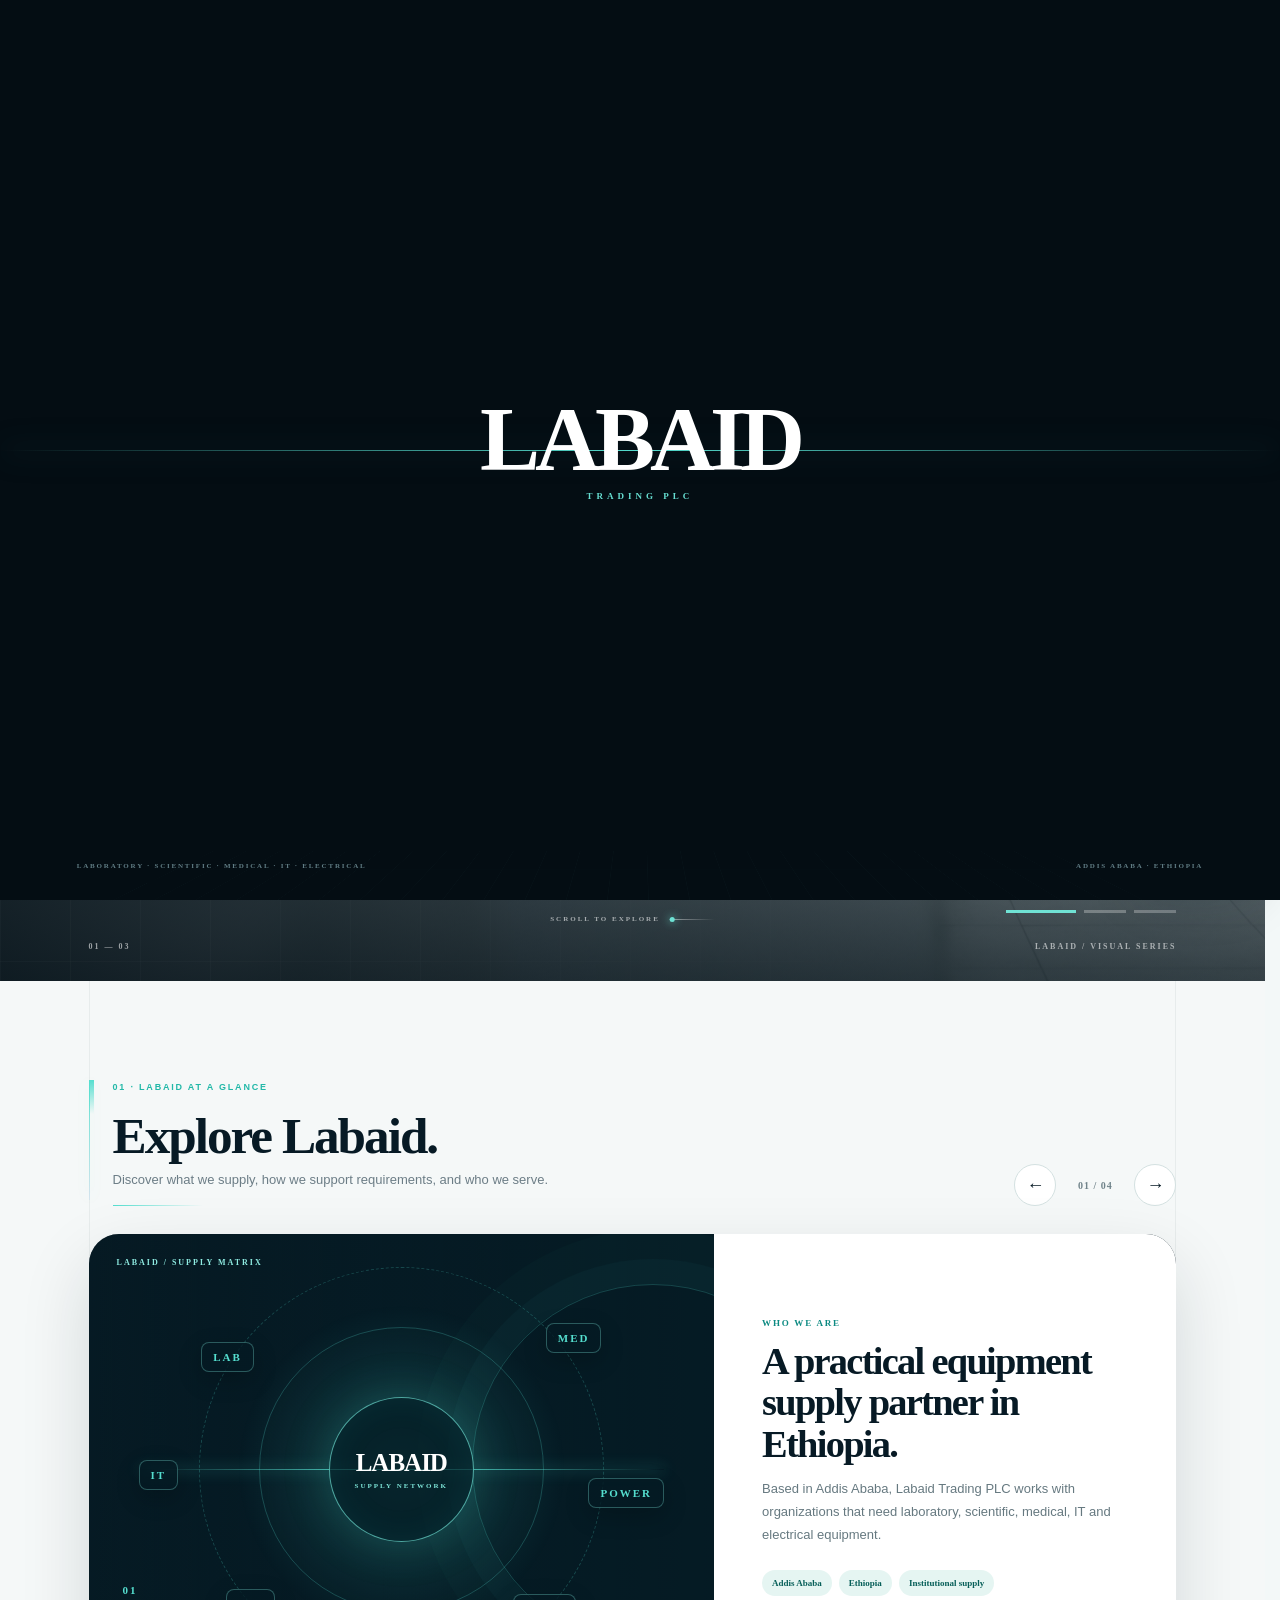
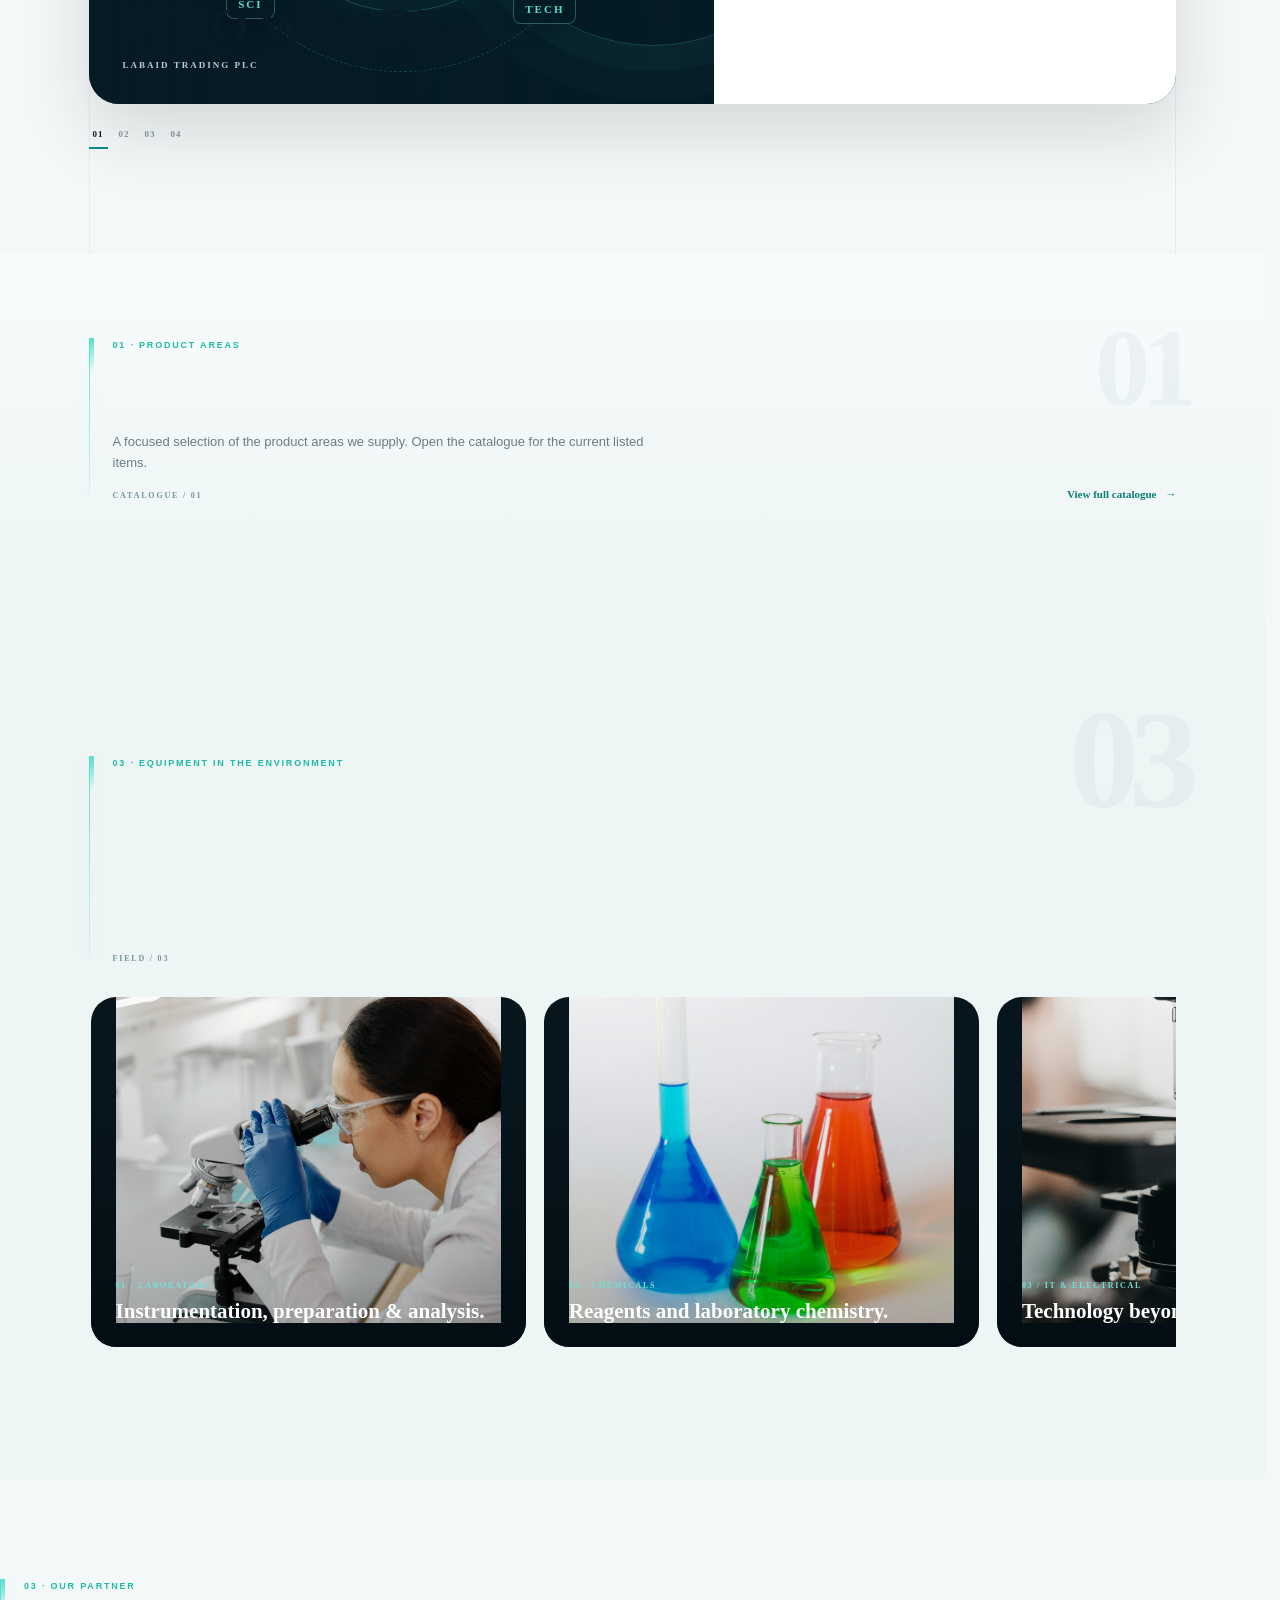
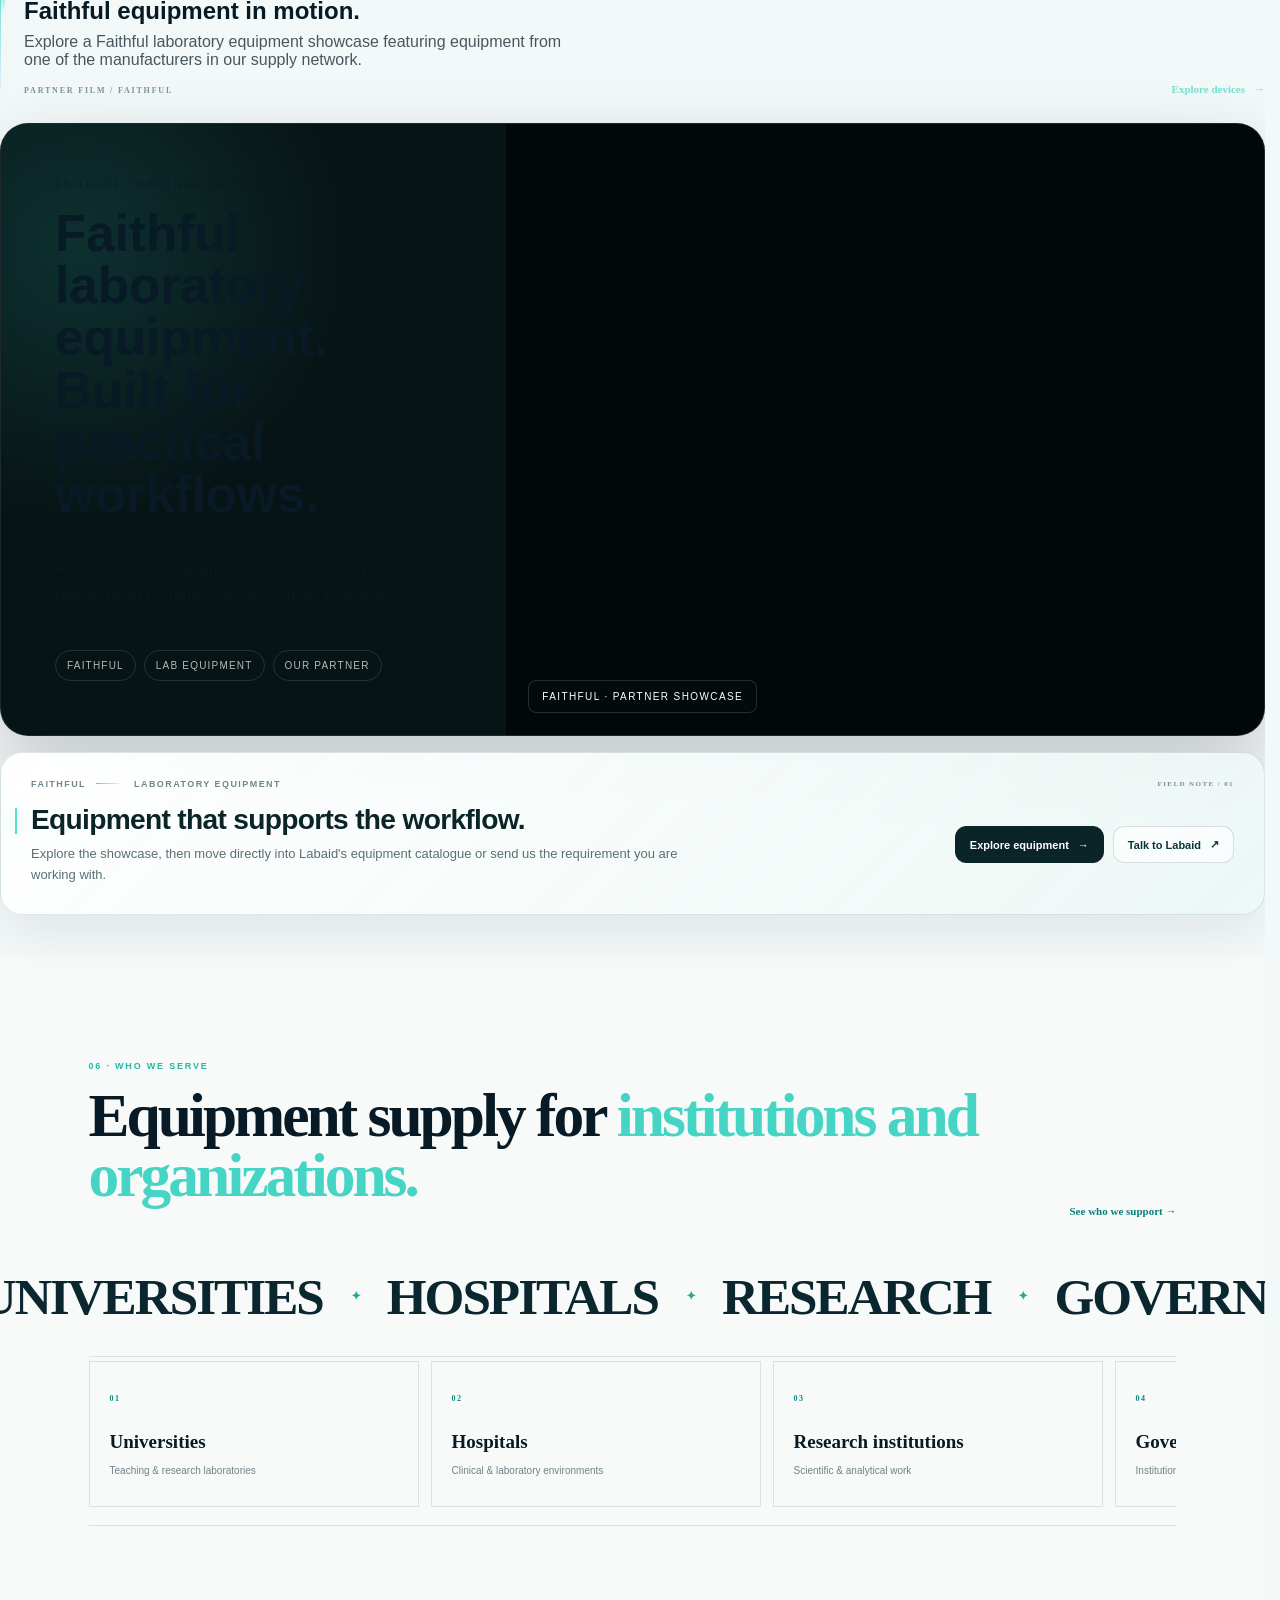
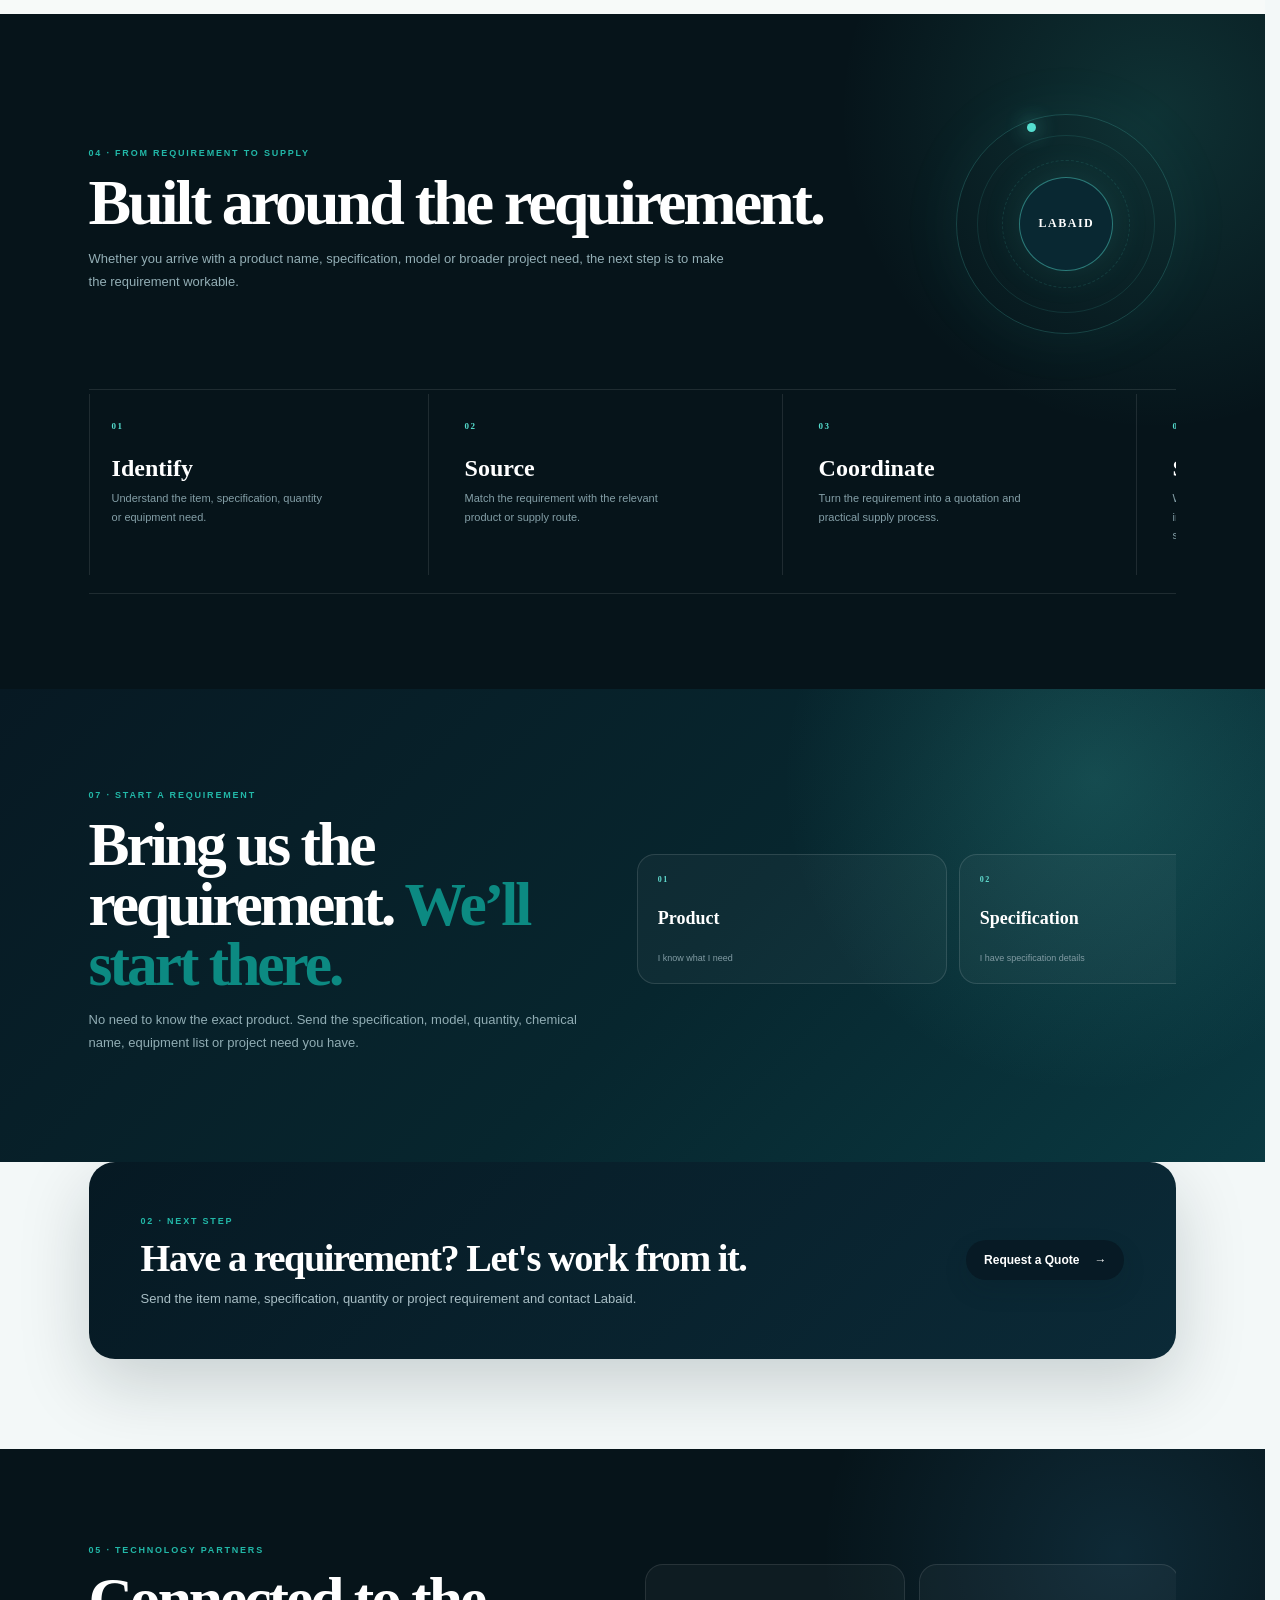
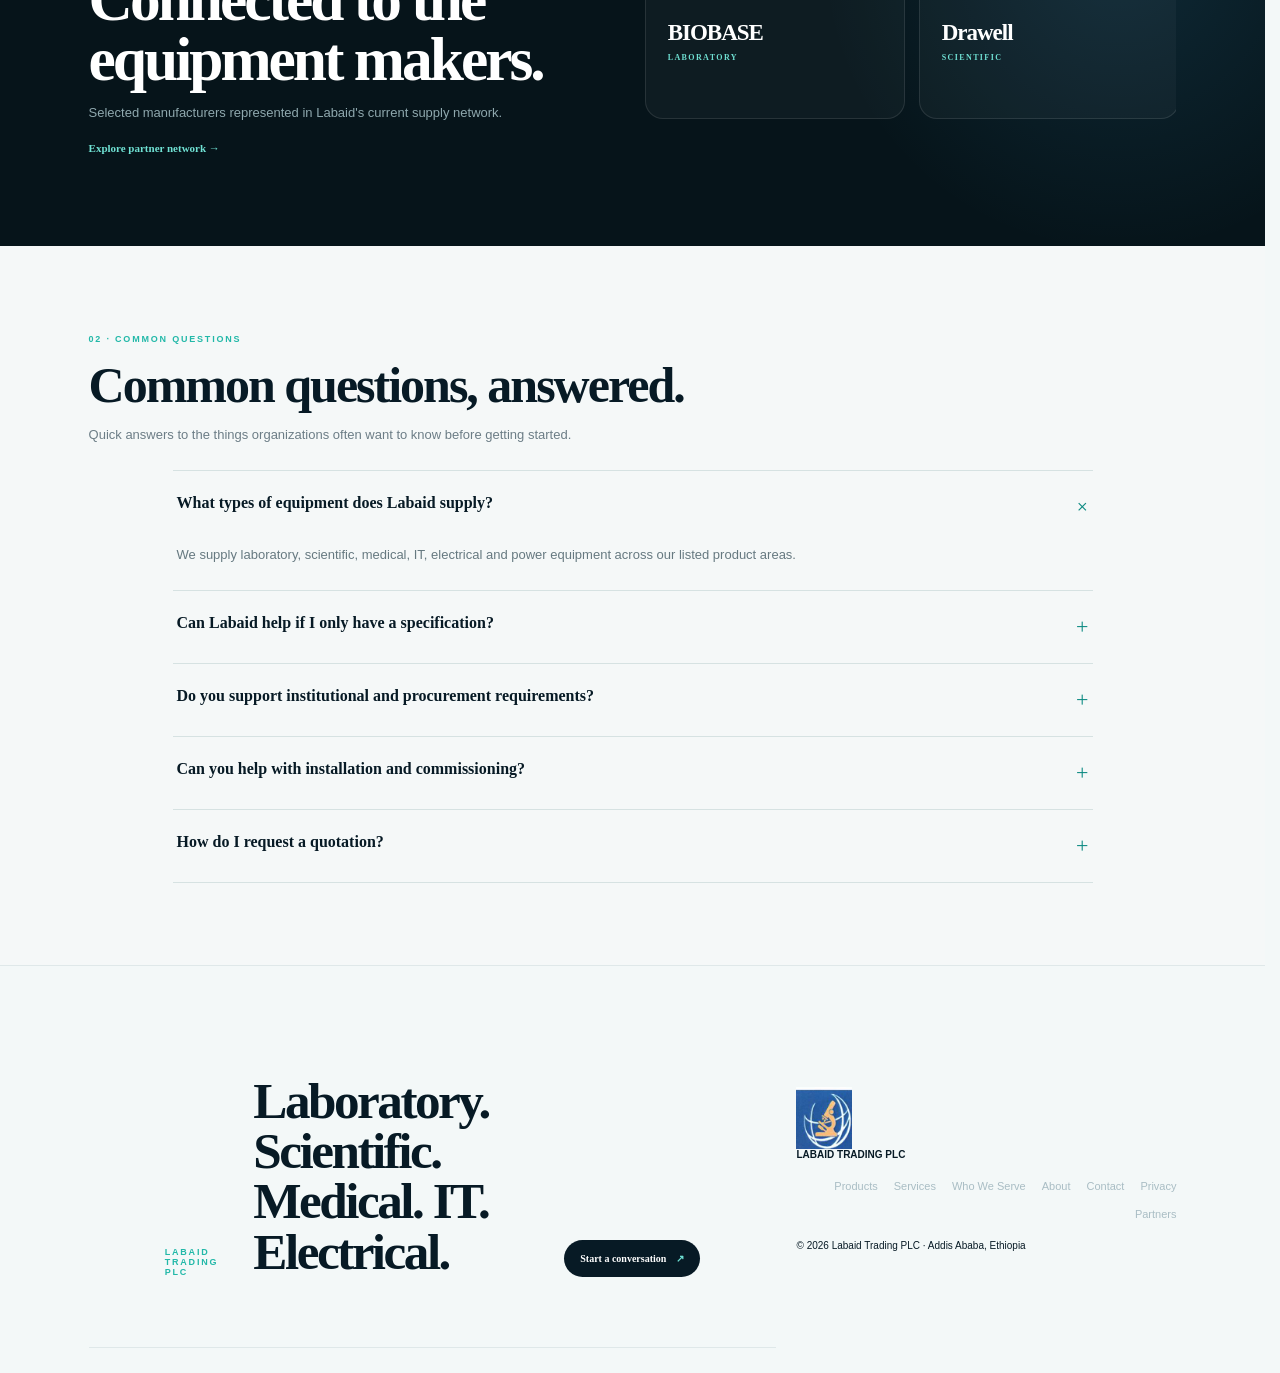
==== index.html @ 1c881a23 "Add Tawk.to live chat widget to homepage" ====
<!doctype html><html lang="en"><head><meta charset="UTF-8"><meta name="viewport" content="width=device-width,initial-scale=1"><meta name="description" content="Labaid Trading PLC supplies laboratory, scientific, medical, IT and electrical equipment in Ethiopia."><title>Labaid Trading PLC | Equipment & Technical Solutions</title><link rel="stylesheet" href="styles.css"></head><body><div class="entrance-experience" id="entranceExperience" aria-hidden="true">
  <div class="entrance-grid"></div><div class="entrance-line"></div>
  <div class="entrance-mark"><span>LABAID</span><small>TRADING PLC</small></div>
  <div class="entrance-meta"><span>LABORATORY · SCIENTIFIC · MEDICAL · IT · ELECTRICAL</span><span>ADDIS ABABA · ETHIOPIA</span></div>
</div><div class="site-progress" aria-hidden="true"><span></span></div><div class="cursor-spot" aria-hidden="true"></div>
<div class="announcement">LABORATORY · SCIENTIFIC · MEDICAL · IT · ELECTRICAL <a href="contact.html">Start a requirement →</a></div>
<header class="nav"><a class="brand" href="index.html"><img class="brand-logo" src="labaid-logo.svg" alt="Labaid Trading PLC logo"><span>LABAID <small>TRADING PLC</small></span></a><nav>
<a class="active" href="index.html">Home</a>
<div class="nav-products-wrap">
  <button class="nav-mega-trigger" type="button" aria-expanded="false">Products <span>⌄</span></button>
  <div class="mega-menu" aria-label="Product categories">
    <div class="mega-intro"><span class="eyebrow small">Labaid catalogue</span><strong>Explore the supply universe.</strong><p>Browse selected equipment and chemicals, then move directly to the live catalogue.</p><a href="products.html">Open full catalogue <span>→</span></a></div>
    <div class="mega-links">
      <a href="products.html?category=Laboratory%20Devices%20%26%20Instruments"><span class="mega-icon">⌬</span><strong>Laboratory</strong><small>Equipment & instruments</small></a>
      <a href="products.html?category=Laboratory%20Chemicals%20%26%20Reagents"><span class="mega-icon">◌</span><strong>Chemicals</strong><small>Reagents & laboratory chemicals</small></a>
      <a href="products.html"><span class="mega-icon">◈</span><strong>Scientific</strong><small>Research & measurement</small></a>
      <a href="products.html"><span class="mega-icon">✚</span><strong>Medical</strong><small>Clinical & healthcare equipment</small></a>
    </div>
    <div class="mega-live"><span>LIVE</span><strong id="megaLiveCount">363</strong><small>published catalogue items</small></div>
  </div>
</div>
<a href="services.html">Services</a><a href="partners.html">Partners</a><a href="who-we-serve.html">Who We Serve</a><a href="about.html">About</a><a href="contact.html">Contact</a>
</nav><button class="nav-menu" aria-label="Open menu" aria-expanded="false">☰</button><a class="nav-cta" href="contact.html">Request a Quote <span>→</span></a></header>
<main>
<section class="header-cinema" aria-label="Labaid visual introduction">
  <div class="header-cinema-slides">
    <div class="header-cinema-slide active" style="background-image:url('header one.jpg')" data-bg="header one.jpg"></div>
    <div class="header-cinema-slide" data-bg="header two.jpg"></div>
    <div class="header-cinema-slide" data-bg="header thre.jpg"></div>
  </div>
  <div class="header-cinema-overlay"></div>
  <div class="header-cinema-grid"></div>
  <div class="header-cinema-content">
    <span class="eyebrow small header-cinema-brandline">LABAID TRADING PLC · ADDIS ABABA, ETHIOPIA</span>
    <p class="header-cinema-lead">Labaid Trading PLC is an Ethiopian equipment supply company connecting universities, hospitals, research institutions, government organizations, NGOs and professional teams with laboratory, scientific, medical, IT and electrical equipment.</p>
    <div class="header-cinema-info">
      <div><span>BASED IN</span><strong>Addis Ababa, Ethiopia</strong></div>
      <div><span>CONTACT</span><a href="tel:+251922428400">+251 922 42 84 00</a></div>
      <div><span>EMAIL</span><a href="mailto:labaidtrading@gmail.com">labaidtrading@gmail.com</a></div>
    </div>
    <div class="hero-live-status"><i></i><span>LIVE CATALOGUE</span><b id="heroLiveCount">363</b><small>published items</small></div><div class="hero-actions">
      <a class="primary" href="products.html">Explore products <span>→</span></a>
      <a class="secondary" href="contact.html">Talk to Labaid</a>
    </div>
  </div>
  <div class="header-cinema-meta"><span>01 — 03</span><span>LABAID / VISUAL SERIES</span></div>
  <div class="header-cinema-scroll"><span>SCROLL TO EXPLORE</span><i></i></div>
  <div class="header-cinema-dots" aria-label="Header slides">
    <button class="active" data-header-slide="0" aria-label="Show header image one"></button>
    <button data-header-slide="1" aria-label="Show header image two"></button>
    <button data-header-slide="2" aria-label="Show header image three"></button>
  </div>
</section>

<section class="presentation" aria-label="Labaid company presentation">
  <div class="presentation-head"><div class="presentation-intro"><span class="eyebrow small">01 · LABAID AT A GLANCE</span><h2>Explore Labaid.</h2><p>Discover what we supply, how we support requirements, and who we serve.</p><span class="copy-rule" aria-hidden="true"></span></div><div class="slide-controls"><button id="slidePrev" aria-label="Previous slide">←</button><div id="slideCount">01 / 04</div><button id="slideNext" aria-label="Next slide">→</button></div></div>
  <div class="presentation-stage">
    <article class="presentation-slide active" data-slide="0"><div class="slide-visual slide-lab"><div class="wow-visual"><div class="wow-label">LABAID / SUPPLY MATRIX</div><div class="wow-ring ring-one"></div><div class="wow-ring ring-two"></div><div class="wow-core"><strong>LABAID</strong><small>SUPPLY NETWORK</small></div><span class="wow-node node-a">LAB</span><span class="wow-node node-b">MED</span><span class="wow-node node-c">IT</span><span class="wow-node node-d">POWER</span><span class="wow-node node-e">SCI</span><span class="wow-node node-f">TECH</span><div class="wow-scan"></div></div><span>01</span><b>WHO WE ARE</b><small>LABAID TRADING PLC</small></div><div class="slide-copy"><span class="slide-kicker">WHO WE ARE</span><h3>A practical equipment supply partner in Ethiopia.</h3><p>Based in Addis Ababa, Labaid Trading PLC works with organizations that need laboratory, scientific, medical, IT and electrical equipment.</p><div class="slide-tags"><span>Addis Ababa</span><span>Ethiopia</span><span>Institutional supply</span></div></div></article>
    <article class="presentation-slide" data-slide="1"><div class="slide-visual slide-supply"><span>02</span><b>WHAT WE SUPPLY</b><small>PRODUCT AREAS</small></div><div class="slide-copy"><span class="slide-kicker">WHAT WE SUPPLY</span><h3>Equipment across several product categories.</h3><p>Our catalogue covers laboratory equipment and reagents alongside research, medical, IT, office, electrical and power equipment.</p><div class="slide-tags"><span>Laboratory</span><span>Scientific</span><span>Medical</span><span>Electrical</span></div></div></article>
    <article class="presentation-slide" data-slide="2"><div class="slide-visual slide-services"><span>03</span><b>WHAT WE DO</b><small>FROM REQUIREMENT TO SUPPLY</small></div><div class="slide-copy"><span class="slide-kicker">WHAT WE DO</span><h3>We help move a requirement toward a workable supply.</h3><p>Depending on the requirement, our support can include product identification, sourcing, quotation coordination, delivery coordination, installation, commissioning, training and after-sales support.</p><div class="slide-tags"><span>Sourcing</span><span>Coordination</span><span>Installation</span><span>Support</span></div></div></article>
    <article class="presentation-slide" data-slide="3"><div class="slide-visual slide-institutions"><span>04</span><b>WHO WE SERVE</b><small>ORGANIZATIONS &amp; INSTITUTIONS</small></div><div class="slide-copy"><span class="slide-kicker">WHO WE SERVE</span><h3>Built around institutional requirements.</h3><p>We support organizations such as universities, hospitals, research institutions, government organizations, NGOs and other professional teams with equipment requirements.</p><div class="slide-tags"><span>Universities</span><span>Hospitals</span><span>Research</span><span>Government</span><span>NGOs</span></div></div></article>
    
  </div>
  <div class="slide-progress" id="slideProgress"><button class="active" data-goto="0">01</button><button data-goto="1">02</button><button data-goto="2">03</button><button data-goto="3">04</button></div>
</section>

<section class="products home-categories"><div class="section-head section-head-editorial"><div class="section-copy-block"><span class="eyebrow small">01 · PRODUCT AREAS</span><h2 class="motion-heading">Find the right area faster.</h2><p class="category-lead">A focused selection of the product areas we supply. Open the catalogue for the current listed items.</p><span class="copy-index" aria-hidden="true">CATALOGUE / 01</span></div><a class="text-link editorial-link" href="products.html">View full catalogue <span>→</span></a></div><div class="category-grid" id="categoryGrid"></div></section>

<section class="world-showcase reveal-section" aria-label="Labaid equipment environments">
  <div class="world-head">
    <div class="section-copy-block world-copy-block"><span class="eyebrow small">03 · EQUIPMENT IN THE ENVIRONMENT</span><h2 class="motion-heading">From the catalogue to the <em>environment.</em></h2><p>Explore the kinds of professional environments the Labaid supply network is built to support.</p><span class="copy-index" aria-hidden="true">FIELD / 03</span></div>
    <a class="text-link editorial-link" href="products.html">See the live catalogue <span>→</span></a>
  </div>
  <div class="world-grid">
    <a class="world-card world-wide" href="products.html?category=Laboratory%20Devices%20%26%20Instruments"><div class="world-slideshow" data-world-slideshow><img class="world-slide active" src="header two.jpg" alt="Laboratory equipment environment"><img class="world-slide" src="header one.jpg" alt="" aria-hidden="true"><img class="world-slide" src="header thre.jpg" alt="" aria-hidden="true"></div><div><span>01 / LABORATORY</span><strong>Instrumentation, preparation & analysis.</strong></div></a>
    <a class="world-card" href="products.html?category=Laboratory%20Chemicals%20%26%20Reagents"><div class="world-slideshow" data-world-slideshow><img class="world-slide active" src="alex-yS3XM9qx3hQ-unsplash.jpg" alt="Laboratory chemical environment"><img class="world-slide" src="https://commons.wikimedia.org/wiki/Special:Redirect/file/Acetic_acid.jpg" alt="" aria-hidden="true"><img class="world-slide" src="https://commons.wikimedia.org/wiki/Special:Redirect/file/Crystals_of_sucrose.jpg" alt="" aria-hidden="true"></div><div><span>02 / CHEMICALS</span><strong>Reagents and laboratory chemistry.</strong></div></a>
    <a class="world-card" href="products.html"><div class="world-slideshow" data-world-slideshow><img class="world-slide active" src="logan-gutierrez-fN6K30xtiKE-unsplash.jpg" alt="IT and electrical equipment environment"><img class="world-slide" src="header thre.jpg" alt="" aria-hidden="true"><img class="world-slide" src="https://images.pexels.com/photos/8442022/pexels-photo-8442022.jpeg?auto=compress&amp;cs=tinysrgb&amp;w=1600" alt="" aria-hidden="true"></div><div><span>03 / IT &amp; ELECTRICAL</span><strong>Technology beyond the laboratory.</strong></div></a>
  </div>
</section>
<section class="lab-film" aria-label="Faithful partner video">
  <div class="lab-film-head"><div class="section-copy-block partner-copy-block"><span class="eyebrow small">03 · OUR PARTNER</span><h2>Faithful equipment in motion.</h2><p>Explore a Faithful laboratory equipment showcase featuring equipment from one of the manufacturers in our supply network.</p><span class="copy-index" aria-hidden="true">PARTNER FILM / FAITHFUL</span></div><a class="text-link editorial-link text-link-light" href="products.html?category=Laboratory%20Devices%20%26%20Instruments">Explore devices <span>→</span></a></div>
  <div class="lab-film-frame">
    <div class="lab-film-copy"><span>FAITHFUL / PARTNER SHOWCASE</span><h3>Faithful laboratory equipment. Built for practical workflows.</h3><p>Focused on the equipment itself — with no presenter or talking-head footage — for a clean technical look.</p><div class="lab-film-pills"><span>FAITHFUL</span><span>LAB EQUIPMENT</span><span>OUR PARTNER</span></div></div>
    <div class="lab-film-player"><iframe src="https://www.youtube.com/embed/iXgrV1Bvs48?autoplay=1&mute=1&loop=1&playlist=iXgrV1Bvs48&rel=0&modestbranding=1" title="Labaid partner equipment showcase" loading="lazy" allow="accelerometer; autoplay; clipboard-write; encrypted-media; gyroscope; picture-in-picture; web-share" allowfullscreen></iframe><div class="lab-film-badge">FAITHFUL · PARTNER SHOWCASE</div></div>
  </div>
  <div class="lab-film-after">
    <div class="lab-film-after-label"><span>FAITHFUL</span><i></i><span>LABORATORY EQUIPMENT</span><b>FIELD NOTE / 01</b></div>
    <div class="lab-film-after-main">
      <div class="lab-film-after-copy"><strong>Equipment that supports the workflow.</strong><p>Explore the showcase, then move directly into Labaid's equipment catalogue or send us the requirement you are working with.</p></div>
      <div class="lab-film-after-actions"><a href="products.html?category=Laboratory%20Devices%20%26%20Instruments">Explore equipment <span>→</span></a><a href="contact.html">Talk to Labaid <span>↗</span></a></div>
    </div>
  </div>
</section>


<section class="audience-wow" aria-label="Who we serve">
  <div class="audience-head"><div><span class="eyebrow small">06 · Who we serve</span><h2>Equipment supply for <em>institutions and organizations.</em></h2></div><a class="text-link" href="who-we-serve.html">See who we support →</a></div>
  <div class="audience-marquee" aria-hidden="true"><span>UNIVERSITIES</span><i>✦</i><span>HOSPITALS</span><i>✦</i><span>RESEARCH</span><i>✦</i><span>GOVERNMENT</span><i>✦</i><span>NGOs</span><i>✦</i><span>PRIVATE ORGANIZATIONS</span></div>
  <div class="audience-cards">
    <a href="who-we-serve.html"><span>01</span><strong>Universities</strong><small>Teaching & research laboratories</small></a>
    <a href="who-we-serve.html"><span>02</span><strong>Hospitals</strong><small>Clinical & laboratory environments</small></a>
    <a href="who-we-serve.html"><span>03</span><strong>Research institutions</strong><small>Scientific & analytical work</small></a>
    <a href="who-we-serve.html"><span>04</span><strong>Government & NGOs</strong><small>Institutional & programme requirements</small></a>
  </div>
</section>
<section class="pathway-wow" aria-label="From requirement to supply">
  <div class="pathway-head">
    <div>
      <span class="eyebrow small">04 · From requirement to supply</span>
      <h2>Built around the requirement.</h2>
      <p>Whether you arrive with a product name, specification, model or broader project need, the next step is to make the requirement workable.</p>
    </div>
    <div class="pathway-orbit" aria-hidden="true"><span class="orbit-dot"></span><span class="orbit-core">LABAID</span></div>
  </div>
  <div class="pathway-grid">
    <article><span>01</span><b>Identify</b><p>Understand the item, specification, quantity or equipment need.</p></article>
    <article><span>02</span><b>Source</b><p>Match the requirement with the relevant product or supply route.</p></article>
    <article><span>03</span><b>Coordinate</b><p>Turn the requirement into a quotation and practical supply process.</p></article>
    <article><span>04</span><b>Support</b><p>Where applicable, coordinate delivery, installation, commissioning or after-sales support.</p></article>
  </div>
</section>

<section class="quote-launch" aria-label="Quotation workspace">
  <div class="quote-launch-glow"></div>
  <div class="quote-launch-copy"><span class="eyebrow small">07 · Start a requirement</span><h2>Bring us the requirement. <em>We’ll start there.</em></h2><p>No need to know the exact product. Send the specification, model, quantity, chemical name, equipment list or project need you have.</p></div>
  <div class="quote-choice-grid">
    <a href="contact.html?type=Product" data-type="Product"><span>01</span><strong>Product</strong><small>I know what I need</small></a>
    <a href="contact.html?type=Specification" data-type="Specification"><span>02</span><strong>Specification</strong><small>I have specification details</small></a>
    <a href="contact.html?type=Project" data-type="Project"><span>03</span><strong>Project</strong><small>I have a larger requirement</small></a>
    <a href="contact.html?type=Service" data-type="Service"><span>04</span><strong>Installation &amp; commissioning</strong><small>Installation or support</small></a>
  </div>
</section>
<section class="cta-strip"><div><span class="eyebrow small">02 · Next step</span><h2>Have a requirement? Let's work from it.</h2><p>Send the item name, specification, quantity or project requirement and contact Labaid.</p></div><a class="primary" href="contact.html">Request a Quote <span>→</span></a></section>

<section class="partner-home" aria-label="Technology partners">
  <div class="partner-home-inner">
    <div class="partner-home-copy"><span class="eyebrow small">05 · Technology partners</span><h2>Connected to the equipment makers.</h2><p>Selected manufacturers represented in Labaid's current supply network.</p><a class="text-link text-link-light" href="partners.html">Explore partner network →</a></div>
    <div class="partner-logo-rail">
      <a href="partners.html" aria-label="BIOBASE partner"><span>BIOBASE</span><small>LABORATORY</small></a>
      <a href="partners.html" aria-label="Drawell partner"><span>Drawell</span><small>SCIENTIFIC</small></a>
      <a href="partners.html" aria-label="Faithful partner"><span>Faithful</span><small>MEASUREMENT</small></a>
    </div>
  </div>
</section>
<section class="faq-section">
  <div class="section-heading"><span class="eyebrow small">02 · Common questions</span><h2>Common questions, answered.</h2><p>Quick answers to the things organizations often want to know before getting started.</p></div>
  <div class="faq-list">
    <details open><summary>What types of equipment does Labaid supply?<span>+</span></summary><p>We supply laboratory, scientific, medical, IT, electrical and power equipment across our listed product areas.</p></details>
    <details><summary>Can Labaid help if I only have a specification?<span>+</span></summary><p>Yes. You can send an item name, specification, model, catalogue reference or other equipment requirement for review.</p></details>
    <details><summary>Do you support institutional and procurement requirements?<span>+</span></summary><p>Yes. We support requirements from universities, hospitals, research institutions, government organizations, NGOs and other organizations.</p></details>
    <details><summary>Can you help with installation and commissioning?<span>+</span></summary><p>Where applicable to the supplied equipment, support can include installation, commissioning, training and after-sales coordination.</p></details>
    <details><summary>How do I request a quotation?<span>+</span></summary><p>Use the contact page and send the product or requirement details you have, including quantity and specification when available.</p></details>
  </div>
</section>
</main><div class="labaid-chat" id="labaidChat">
  <button class="labaid-chat-toggle" id="chatToggle" aria-label="Open Labaid assistant" aria-expanded="false">
    <span class="chat-pulse"></span><span class="chat-icon">✦</span><span>Ask AI</span>
  </button>
  <section class="labaid-chat-panel" id="chatPanel" aria-label="Labaid assistant">
    <div class="chat-head"><div><span class="chat-eyebrow">LABAID ASSISTANT</span><strong>How can we help?</strong><small>Product guidance & requirements</small></div><button id="chatClose" aria-label="Close chat">×</button></div>
    <div class="chat-messages" id="chatMessages">
      <div class="chat-message bot">Hello! I'm the Labaid Assistant. I can help you explore equipment, chemicals, and requirements.</div>
      <div class="chat-quick"><button data-chat="What laboratory equipment do you supply?">Laboratory equipment</button><button data-chat="What chemicals do you supply?">Chemicals</button><button data-chat="I want a quotation">Request a quote</button></div>
    </div>
    <form class="chat-input" id="chatForm"><input id="chatInput" autocomplete="off" placeholder="Ask about a product or requirement…" aria-label="Message"><button aria-label="Send message">→</button></form>
  </section>
</div>
<footer><div class="footer-big"><span class="eyebrow small">LABAID TRADING PLC</span><strong>Laboratory. Scientific. Medical. IT. Electrical.</strong><a href="contact.html">Start a conversation <span>↗</span></a></div><div class="footer-bottom"><div><img class="brand-logo" src="labaid-logo.svg" alt="Labaid Trading PLC logo"><b>LABAID TRADING PLC</b></div><div class="footer-links"><a href="products.html">Products</a><a href="services.html">Services</a><a href="who-we-serve.html">Who We Serve</a><a href="about.html">About</a><a href="contact.html">Contact</a><a href="privacy.html">Privacy</a><a href="partners.html">Partners</a></div><span>© 2026 Labaid Trading PLC · Addis Ababa, Ethiopia</span></div></footer>
<script>
(function(){
  const slides=[...document.querySelectorAll('.header-cinema-slide')];
  const dots=[...document.querySelectorAll('[data-header-slide]')];
  const counter=document.querySelector('.header-cinema-meta span');
  let current=0;
  function show(n){
    current=(n+slides.length)%slides.length;
    slides.forEach((s,i)=>{
      s.classList.toggle('active',i===current);
      if(i===current && !s.style.backgroundImage){
        const image=s.getAttribute('data-bg');
        if(image) s.style.backgroundImage='url("'+image.replace(/"/g,'%22')+'")';
      }
    });
    dots.forEach((d,i)=>d.classList.toggle('active',i===current));
    if(counter) counter.textContent=String(current+1).padStart(2,'0')+' — 03';
  }
  dots.forEach((d,i)=>d.addEventListener('click',()=>{show(i);reset();}));
  let timer=setInterval(()=>show(current+1),6500);
  function reset(){clearInterval(timer);timer=setInterval(()=>show(current+1),6500);}
})();
</script><script src="https://cdn.jsdelivr.net/npm/@supabase/supabase-js@2"></script><script src="app.js"></script><script src="chatbot.js"></script><script type="text/javascript">
var Tawk_API=Tawk_API||{}, Tawk_LoadStart=new Date();
(function(){
var s1=document.createElement("script"),s0=document.getElementsByTagName("script")[0];
s1.async=true;
s1.src='https://embed.tawk.to/6ac9f3bd8e0bc634c268e61a/1k4ie08g7';
s1.charset='UTF-8';
s1.setAttribute('crossorigin','*');
s0.parentNode.insertBefore(s1,s0);
})();
</script></body></html>
---- styles.css ----
:root{--ink:#071a25;--ink2:#0b2735;--muted:#6c7d86;--paper:#f5f8f8;--card:#fff;--line:#dfe8e9;--accent:#0c8a82;--accent2:#22b8a8;--soft:#e5f5f2;--navy:#061923}
*{box-sizing:border-box}html{scroll-behavior:smooth}body{margin:0;background:var(--paper);color:var(--ink);font-family:"DM Sans",sans-serif}button,input,textarea{font:inherit}a{text-decoration:none;color:inherit}.nav{height:88px;display:flex;align-items:center;justify-content:space-between;padding:0 5%;position:sticky;top:0;z-index:20;background:rgba(245,248,248,.88);backdrop-filter:blur(18px);border-bottom:1px solid rgba(7,26,37,.08)}.brand{display:flex;align-items:center;gap:10px;font:800 17px Manrope;letter-spacing:.2px}.brand small{display:block;font:600 8px "DM Sans";letter-spacing:1.7px;color:var(--muted);margin-top:2px}.brand-mark{display:grid;place-items:center;width:34px;height:34px;border-radius:11px;background:var(--ink);color:#fff;font:800 17px Manrope}.nav nav{display:flex;gap:27px;font-size:13px;color:#52636b}.nav nav a:hover{color:var(--accent)}.nav-cta,.primary{display:inline-flex;align-items:center;gap:15px;border:0;border-radius:999px;background:var(--ink);color:#fff;padding:13px 18px;font-weight:700;font-size:12px;box-shadow:0 10px 25px rgba(7,26,37,.14);transition:.2s}.nav-cta:hover,.primary:hover{transform:translateY(-2px);background:#0d3443}.hero{min-height:700px;background:linear-gradient(135deg,#061923 0%,#0b2938 55%,#083f48 100%);color:#fff;display:grid;grid-template-columns:1.05fr .95fr;align-items:center;padding:70px 7%;position:relative;overflow:hidden}.hero-grid{position:absolute;inset:0;opacity:.17;background-image:linear-gradient(rgba(255,255,255,.15) 1px,transparent 1px),linear-gradient(90deg,rgba(255,255,255,.15) 1px,transparent 1px);background-size:70px 70px;mask-image:linear-gradient(to right,#000,transparent)}.orb{position:absolute;border-radius:50%;filter:blur(1px);opacity:.4}.orb-a{width:480px;height:480px;right:-130px;top:-160px;background:radial-gradient(circle,#1eb5a6,transparent 67%)}.orb-b{width:300px;height:300px;left:-180px;bottom:-160px;background:radial-gradient(circle,#146c82,transparent 67%)}.hero-copy{position:relative;z-index:1;max-width:760px}.eyebrow{display:inline-flex;align-items:center;gap:8px;text-transform:uppercase;letter-spacing:1.8px;font-size:9px;font-weight:800;color:var(--accent2)}.hero .eyebrow{color:#75e4d7}.eyebrow>span{width:6px;height:6px;border-radius:50%;background:currentColor}.eyebrow.small{font-size:9px}.hero h1{font:800 clamp(45px,6vw,78px)/.99 Manrope;letter-spacing:-3.8px;margin:24px 0 25px}.hero h1 em,h2 em{font-style:normal;color:#46d5c5}.hero p{max-width:650px;color:#bfd0d5;font-size:16px;line-height:1.75;margin:0 0 30px}.hero-actions{display:flex;gap:11px;align-items:center}.hero .primary{background:var(--accent2);color:#05201f}.hero .primary:hover{background:#5de0d3}.secondary{border:1px solid rgba(255,255,255,.22);border-radius:999px;padding:13px 19px;font-weight:700;font-size:12px;color:#e7f0f2}.hero-proof{display:flex;gap:13px;align-items:center;margin-top:50px;color:#88a3ac;font-size:10px;text-transform:uppercase;letter-spacing:.8px}.hero-proof span{color:#4ed8c9}.hero-proof b{color:#d8e4e7;font-weight:600;margin-right:12px}.hero-panel{position:relative;z-index:1;justify-self:end;width:min(420px,100%);height:440px;border:1px solid rgba(255,255,255,.14);border-radius:30px;background:linear-gradient(145deg,rgba(255,255,255,.08),rgba(255,255,255,.025));box-shadow:0 35px 100px rgba(0,0,0,.25);backdrop-filter:blur(8px);padding:24px;display:flex;flex-direction:column;justify-content:space-between}.panel-top,.panel-bottom{display:flex;justify-content:space-between;color:#9bb4bc;font-size:9px;letter-spacing:1.4px}.panel-ring{flex:1;display:grid;place-items:center}.panel-ring:before{content:"";position:absolute;width:265px;height:265px;border:1px solid rgba(70,213,197,.28);border-radius:50%;box-shadow:0 0 0 24px rgba(70,213,197,.025),0 0 0 48px rgba(70,213,197,.018)}.ring-core{width:150px;height:150px;border-radius:50%;display:grid;place-items:center;text-align:center;background:radial-gradient(circle,#1b555e,#0a2934 70%);border:1px solid rgba(70,213,197,.55);font:800 26px/1 Manrope;letter-spacing:2px;position:relative}.ring-core small{font:600 7px "DM Sans";letter-spacing:2px;color:#7fd8d0}.intro{display:grid;grid-template-columns:1fr 1fr;gap:70px;padding:105px 7% 85px;background:#fff}.intro h2,.section-head h2,.sector-intro h2,.about h2,.cta h2{font:800 clamp(30px,4vw,52px)/1.06 Manrope;letter-spacing:-2.2px;margin:14px 0 0}.intro p,.sector-intro p,.about p,.cta p{color:var(--muted);line-height:1.75;font-size:14px;max-width:560px;margin:10px 0}.products{padding:80px 7% 110px}.section-head{display:flex;justify-content:space-between;align-items:end;gap:30px;margin-bottom:30px}.filter{display:flex;flex-wrap:wrap;gap:7px;justify-content:flex-end}.filter button{border:1px solid var(--line);background:#fff;color:#53656d;border-radius:999px;padding:9px 12px;font-size:10px;font-weight:700}.filter button.active,.filter button:hover{background:var(--ink);border-color:var(--ink);color:#fff}.product-grid{display:grid;grid-template-columns:repeat(3,1fr);gap:15px}.product-card{background:#fff;border:1px solid var(--line);border-radius:22px;overflow:hidden;transition:.25s}.product-card:hover{transform:translateY(-5px);box-shadow:0 22px 50px rgba(7,26,37,.09);border-color:#b8d4d2}.product-visual{height:180px;background:linear-gradient(135deg,#dff1ef,#f7fbfb);display:grid;place-items:center;position:relative;overflow:hidden}.product-visual:after{content:"";width:150px;height:150px;border-radius:50%;border:1px solid rgba(12,138,130,.2);box-shadow:0 0 0 22px rgba(12,138,130,.04),0 0 0 45px rgba(12,138,130,.025)}.product-symbol{position:absolute;z-index:1;font-size:42px}.product-body{padding:20px}.tag{font-size:9px;text-transform:uppercase;letter-spacing:1.3px;color:var(--accent);font-weight:800}.product-body h3{font:800 19px Manrope;margin:9px 0 7px}.product-body p{font-size:12px;color:var(--muted);line-height:1.55;margin:0 0 17px}.product-link{color:var(--ink);font-weight:800;font-size:11px}.empty{grid-column:1/-1;text-align:center;padding:60px;background:#fff;border:1px dashed var(--line);border-radius:22px;color:var(--muted)}.services{padding:100px 7%;background:#061923;color:#fff}.services .section-head h2{color:#fff}.service-grid{display:grid;grid-template-columns:repeat(3,1fr);gap:12px;margin-top:35px}.service-card{border:1px solid rgba(255,255,255,.1);border-radius:20px;background:rgba(255,255,255,.045);padding:25px;min-height:190px;transition:.2s}.service-card:hover{background:rgba(255,255,255,.075);transform:translateY(-3px)}.service-icon{font-size:28px}.service-card h3{font:700 18px Manrope;margin:20px 0 8px}.service-card p{font-size:12px;line-height:1.65;color:#9db0b7;margin:0}.sectors{padding:105px 7%;display:grid;grid-template-columns:.85fr 1.15fr;gap:70px}.sector-grid{display:grid;grid-template-columns:repeat(2,1fr);gap:10px}.sector-grid>div{background:#fff;border:1px solid var(--line);border-radius:17px;padding:20px}.sector-grid span{font-size:9px;color:var(--accent);font-weight:800}.sector-grid strong{display:block;font:700 15px Manrope;margin:20px 0 6px}.sector-grid p{font-size:11px;color:var(--muted);line-height:1.5;margin:0}.about{margin:0 7% 100px;background:var(--ink);color:#fff;border-radius:30px;padding:70px;display:grid;grid-template-columns:220px 1fr;gap:55px;align-items:center}.about-mark{width:170px;height:170px;border-radius:45px;display:grid;place-items:center;background:linear-gradient(135deg,var(--accent2),#0b5965);font:800 90px Manrope;box-shadow:0 25px 60px rgba(0,0,0,.2)}.about p{color:#aebfc5}.about-points{display:flex;flex-wrap:wrap;gap:9px;margin-top:25px}.about-points span{border:1px solid rgba(255,255,255,.13);border-radius:999px;padding:9px 12px;font-size:10px;color:#c7d7db}.cta{margin:0 7% 90px;padding:60px 6%;border-radius:28px;background:var(--soft);display:grid;grid-template-columns:1fr 1fr;gap:55px}.cta h2{margin-bottom:8px}.cta form{display:grid;grid-template-columns:1fr 1fr;gap:10px}.cta input,.cta textarea{border:1px solid #cddddd;background:#fff;border-radius:12px;padding:13px;outline:none;color:var(--ink)}.cta textarea{grid-column:1/-1;min-height:115px;resize:vertical}.cta input:focus,.cta textarea:focus{border-color:var(--accent)}.cta .primary{justify-content:center;grid-column:1/-1;background:var(--ink)}#formStatus{grid-column:1/-1;font-size:11px;color:var(--accent);min-height:15px}footer{padding:25px 7%;border-top:1px solid var(--line);display:flex;justify-content:space-between;align-items:center;color:#829199;font-size:10px;gap:20px}footer>div{display:flex;align-items:center;gap:9px;color:var(--ink)}footer .brand-mark{width:28px;height:28px;font-size:13px}.modal-backdrop{display:none;position:fixed;inset:0;background:rgba(2,15,21,.68);backdrop-filter:blur(8px);z-index:40;padding:20px}.modal-backdrop.open{display:grid;place-items:center}.modal{width:min(620px,100%);background:#fff;border-radius:25px;padding:35px;position:relative;box-shadow:0 35px 100px rgba(0,0,0,.3)}#modalClose{position:absolute;right:17px;top:15px;border:0;border-radius:50%;width:34px;height:34px;background:#edf2f2;font-size:22px;color:#60717a}.modal h2{font:800 30px Manrope;letter-spacing:-1.2px;margin:10px 0}.modal p{color:var(--muted);line-height:1.6}.modal .primary{margin-top:20px}.modal-meta{font-size:10px;text-transform:uppercase;letter-spacing:1px;color:var(--accent);font-weight:800}.modal a{color:var(--accent);font-weight:700}@media(max-width:900px){.nav nav{display:none}.hero{grid-template-columns:1fr;padding:80px 6%;min-height:auto}.hero-panel{display:none}.intro,.sectors,.cta{grid-template-columns:1fr}.product-grid,.service-grid{grid-template-columns:repeat(2,1fr)}.about{grid-template-columns:1fr;padding:45px}.about-mark{width:110px;height:110px;font-size:60px}.section-head{align-items:start;flex-direction:column}.filter{justify-content:flex-start}}@media(max-width:560px){.nav{height:80px;padding:0 18px}.nav-cta{display:none}.hero{padding:70px 20px}.hero h1{letter-spacing:-2.4px}.hero-proof{flex-wrap:wrap}.intro,.products,.services,.sectors{padding-left:20px;padding-right:20px}.product-grid,.service-grid,.sector-grid{grid-template-columns:1fr}.about{margin:0 20px 60px;padding:35px 25px}.cta{margin:0 20px 60px;padding:35px 25px}.cta form{grid-template-columns:1fr}.cta textarea,.cta .primary{grid-column:auto}footer{padding:22px 20px;flex-direction:column;align-items:flex-start}}
.brand-logo{height:62px;width:auto;display:block;object-fit:contain}.nav .brand{gap:0}.hero-photo{width:100%;height:100%;min-height:390px;object-fit:cover;border-radius:22px;opacity:.9;display:block}.hero-panel{overflow:hidden}.hero-panel .panel-top,.hero-panel .panel-bottom{position:relative;z-index:2}.hero-panel:has(.hero-photo){padding:18px}.hero-panel:has(.hero-photo) .panel-ring{position:relative;overflow:hidden;border-radius:22px}.hero-panel:has(.hero-photo) .panel-ring:before{display:none}.visual-strip{padding:0 7% 95px;display:grid;grid-template-columns:1.4fr 1fr 1fr;gap:14px}.visual-tile{min-height:270px;border-radius:24px;overflow:hidden;position:relative;background:#0b2735}.visual-tile img{width:100%;height:100%;object-fit:cover;display:block;transition:.4s}.visual-tile:hover img{transform:scale(1.04)}.visual-tile:after{content:"";position:absolute;inset:0;background:linear-gradient(180deg,transparent 35%,rgba(4,20,27,.72))}.visual-tile div{position:absolute;z-index:2;left:22px;bottom:20px;color:#fff}.visual-tile strong{display:block;font:700 17px Manrope}.visual-tile span{font-size:10px;color:#c8d8dc}.page-hero{min-height:500px;background:linear-gradient(135deg,#061923,#0b3442 65%,#08766e);color:#fff;padding:95px 7%;display:flex;align-items:center;position:relative;overflow:hidden}.page-hero:after{content:"";position:absolute;width:520px;height:520px;border-radius:50%;right:-170px;top:-220px;background:radial-gradient(circle,rgba(70,213,197,.28),transparent 68%)}.page-hero .hero-copy{max-width:800px}.page-hero h1{font:800 clamp(44px,6vw,72px)/1 Manrope;letter-spacing:-3px;margin:22px 0}.page-hero p{max-width:680px;color:#bfd0d5;font-size:16px;line-height:1.75}.page-section{padding:95px 7%}.page-contact{padding:65px 7%;background:var(--soft);display:grid;grid-template-columns:1fr 1fr;gap:50px}.contact-details{display:grid;gap:10px;margin-top:22px}.contact-details div{background:#fff;border:1px solid var(--line);border-radius:14px;padding:14px 16px}.contact-details b{display:block;font-size:10px;text-transform:uppercase;letter-spacing:1px;color:var(--accent);margin-bottom:4px}.contact-details span{font-size:13px;color:var(--ink)}.product-photo{width:100%;height:180px;object-fit:cover;display:block}.modal-product-photo{width:100%;max-height:280px;object-fit:cover;border-radius:15px;margin-bottom:20px}@media(max-width:900px){.visual-strip{grid-template-columns:1fr 1fr}.page-contact{grid-template-columns:1fr}}@media(max-width:560px){.visual-strip{grid-template-columns:1fr;padding-left:20px;padding-right:20px}.brand-logo{height:54px}.page-hero{padding:75px 20px}.page-section{padding-left:20px;padding-right:20px}.page-contact{padding-left:20px;padding-right:20px}}

.category-lead{color:var(--muted);font-size:13px;line-height:1.6;max-width:600px;margin:12px 0 0}.category-grid{display:grid;grid-template-columns:repeat(4,1fr);gap:14px;margin-top:34px}.category-card{background:#fff;border:1px solid var(--line);border-radius:24px;overflow:hidden;transition:.25s;box-shadow:0 8px 24px rgba(7,26,37,.04)}.category-card:hover{transform:translateY(-7px);box-shadow:0 25px 55px rgba(7,26,37,.12);border-color:#a8d4cf}.category-image{height:190px;overflow:hidden;background:#e8f3f2}.category-image img{width:100%;height:100%;object-fit:cover;display:block;transition:.4s}.category-card:hover .category-image img{transform:scale(1.06)}.category-content{padding:20px}.category-content>span{font-size:9px;color:var(--accent);font-weight:800;letter-spacing:1px}.category-content h3{font:800 18px/1.15 Manrope;margin:10px 0 8px}.category-content p{font-size:11px;color:var(--muted);line-height:1.55;min-height:52px}.category-content strong{display:flex;justify-content:space-between;align-items:center;margin-top:18px;font-size:11px;color:var(--ink)}.category-content strong b{font-size:18px;color:var(--accent)}.product-category-nav{display:grid;grid-template-columns:repeat(5,1fr);gap:10px;margin:0 0 30px}.mini-category{border:1px solid var(--line);background:#fff;border-radius:17px;padding:8px;display:grid;grid-template-columns:45px 1fr auto;gap:9px;align-items:center;transition:.2s}.mini-category img{width:45px;height:45px;border-radius:11px;object-fit:cover}.mini-category span{font-size:10px;font-weight:800;line-height:1.2;color:var(--ink)}.mini-category b{color:var(--accent);font-size:15px}.mini-category:hover,.mini-category.active{border-color:var(--accent);box-shadow:0 8px 22px rgba(12,138,130,.1);transform:translateY(-2px)}
@media(max-width:1000px){.category-grid{grid-template-columns:repeat(2,1fr)}.product-category-nav{grid-template-columns:repeat(2,1fr)}}@media(max-width:560px){.category-grid,.product-category-nav{grid-template-columns:1fr}.category-image{height:170px}}

.category-no-image{height:100%;display:grid;place-items:center;text-align:center;background:linear-gradient(135deg,#eef8f6,#d8eee9);color:#0b5e59;font:800 18px Manrope;letter-spacing:2px}.category-no-image span{display:block;font:600 10px "DM Sans";letter-spacing:1px;color:#6c7d86;margin-top:7px}.mini-category-symbol{width:45px;height:45px;border-radius:11px;background:#e5f5f2;display:grid;place-items:center;font-size:22px}.product-visual:has(.product-symbol):after{display:none}

/* Labaid futuristic visual system */
:root{--future-bg:#050d14;--future-panel:#0a1721;--future-panel2:#0d202b;--future-line:rgba(111,236,220,.16);--future-glow:#42ddca;--future-blue:#4ea9ff}
body{background:#f3f8f8}
.nav{background:rgba(5,13,20,.82);color:#eaf6f6;border-bottom:1px solid var(--future-line);box-shadow:0 8px 35px rgba(0,0,0,.16)}
.nav nav{color:#a9c0c6}.nav nav a:hover{color:var(--future-glow)}.brand{color:#fff}.brand small{color:#7e9ba3}.brand-mark{background:linear-gradient(135deg,#123846,#07151e);border:1px solid var(--future-line);box-shadow:0 0 22px rgba(66,221,202,.15)}
.nav-cta{background:linear-gradient(135deg,#2ec7b6,#218ed1);box-shadow:0 0 25px rgba(66,221,202,.18)}.nav-cta:hover{background:linear-gradient(135deg,#43e0ce,#38a5ef)}
.hero{background:radial-gradient(circle at 80% 20%,rgba(52,191,255,.16),transparent 27%),radial-gradient(circle at 20% 80%,rgba(66,221,202,.13),transparent 30%),linear-gradient(135deg,#030a10,#071923 55%,#062c38);min-height:730px}
.hero-grid{opacity:.25;background-size:55px 55px;background-image:linear-gradient(rgba(95,225,214,.10) 1px,transparent 1px),linear-gradient(90deg,rgba(95,225,214,.10) 1px,transparent 1px);mask-image:linear-gradient(90deg,#000 20%,transparent 90%)}
.hero h1{ text-shadow:0 0 35px rgba(66,221,202,.12)}.hero h1 em{ text-shadow:0 0 25px rgba(66,221,202,.28)}
.hero-panel{border-color:rgba(100,225,215,.22);background:linear-gradient(145deg,rgba(19,49,62,.72),rgba(4,16,24,.78));box-shadow:0 35px 100px rgba(0,0,0,.4),inset 0 0 50px rgba(66,221,202,.04)}
.panel-ring{position:relative}.panel-ring:after{content:"";position:absolute;width:310px;height:310px;border:1px solid rgba(78,169,255,.13);border-radius:50%;animation:futureSpin 18s linear infinite}
@keyframes futureSpin{to{transform:rotate(360deg)}}
.intro{background:#f7fbfb}.intro h2,.section-head h2{letter-spacing:-2.6px}
.products{background:linear-gradient(180deg,#f7fbfb,#edf5f5)}
.category-grid{gap:16px}
.category-card{background:linear-gradient(145deg,#fff,#f3f9f9)!important;border:1px solid #d4e5e5!important;box-shadow:0 12px 35px rgba(7,35,45,.05);transition:.35s cubic-bezier(.2,.8,.2,1)!important}
.category-card:hover{transform:translateY(-8px) scale(1.01)!important;border-color:rgba(66,221,202,.55)!important;box-shadow:0 25px 65px rgba(7,35,45,.13),0 0 30px rgba(66,221,202,.08)}
.category-image{background:radial-gradient(circle at 50% 40%,#e9ffff,#dceeee)!important}
.category-image img{object-fit:contain!important;padding:22px;mix-blend-mode:multiply}
.product-grid{gap:18px}
.product-card{border:1px solid #d5e5e5;background:linear-gradient(145deg,#fff,#f6fbfb);box-shadow:0 12px 35px rgba(7,35,45,.055);transition:.35s cubic-bezier(.2,.8,.2,1)}
.product-card:hover{transform:translateY(-8px);border-color:rgba(66,221,202,.6);box-shadow:0 28px 65px rgba(7,35,45,.13),0 0 28px rgba(66,221,202,.08)}
.product-visual{height:205px;background:radial-gradient(circle at 50% 45%,#fff,#e9f5f4 65%,#dceceb)}
.product-photo{position:relative;z-index:2;width:100%;height:100%;object-fit:contain;padding:22px;filter:drop-shadow(0 18px 18px rgba(5,35,43,.13));transition:.35s}
.product-card:hover .product-photo{transform:scale(1.055) translateY(-3px)}
.product-visual:after{width:175px;height:175px;border-color:rgba(66,221,202,.13);box-shadow:0 0 0 26px rgba(66,221,202,.035),0 0 0 52px rgba(78,169,255,.025)}
.services{background:radial-gradient(circle at 85% 15%,rgba(78,169,255,.13),transparent 24%),radial-gradient(circle at 10% 80%,rgba(66,221,202,.11),transparent 25%),#040d14}
.service-card{border-color:rgba(100,225,215,.13);background:linear-gradient(145deg,rgba(255,255,255,.065),rgba(255,255,255,.025));box-shadow:inset 0 1px rgba(255,255,255,.06);transition:.3s}
.service-card:hover{border-color:rgba(66,221,202,.42);box-shadow:0 0 35px rgba(66,221,202,.07),inset 0 1px rgba(255,255,255,.08)}
.about{background:radial-gradient(circle at 85% 20%,rgba(66,221,202,.12),transparent 25%),linear-gradient(135deg,#06141d,#081f2b);border:1px solid rgba(100,225,215,.13);box-shadow:0 30px 80px rgba(5,20,27,.18)}
.about-mark{background:linear-gradient(135deg,#1ec4b2,#1677a5);box-shadow:0 0 45px rgba(66,221,202,.18)}
.cta{background:linear-gradient(135deg,#e8f8f5,#edf7ff);border:1px solid #d2e7e6;box-shadow:0 20px 55px rgba(7,35,45,.06)}
.visual-strip{padding-top:5px}
.visual-tile{border:1px solid rgba(66,221,202,.15);box-shadow:0 18px 45px rgba(5,30,40,.12);background:#071923}
.visual-tile img{object-fit:contain!important;padding:25px;background:radial-gradient(circle,#f7ffff,#dceeee);mix-blend-mode:normal}
.visual-tile:after{background:linear-gradient(180deg,transparent 40%,rgba(4,20,27,.78))}
.modal{border:1px solid #d5e6e5;box-shadow:0 40px 120px rgba(0,0,0,.38)}
.modal-product-photo{width:100%;max-height:280px;object-fit:contain;background:radial-gradient(circle,#fff,#e8f5f3);border-radius:16px;padding:18px;margin-bottom:18px}
@media(max-width:560px){.product-visual{height:185px}.hero{min-height:670px}}

.chemical-card .product-visual{background:radial-gradient(circle at 50% 45%,#f5fffe,#dcefed 70%);display:grid;place-items:center}
.chemical-visual{width:calc(100% - 42px);height:calc(100% - 42px);border:1px solid rgba(12,138,130,.18);border-radius:18px;background:linear-gradient(145deg,rgba(255,255,255,.9),rgba(226,246,243,.75));display:flex;flex-direction:column;align-items:center;justify-content:center;gap:8px;color:#167d75;letter-spacing:2px;position:relative;overflow:hidden}
.chemical-visual:before,.chemical-visual:after{content:"";position:absolute;border:1px solid rgba(66,221,202,.18);border-radius:50%}
.chemical-visual:before{width:120px;height:120px}.chemical-visual:after{width:175px;height:175px}
.chemical-visual span{font-size:8px;font-weight:800;z-index:1}.chemical-visual b{font-size:30px;font-weight:500;z-index:1;text-shadow:0 0 18px rgba(66,221,202,.25)}

.service-detail-section{padding:105px 7%;background:#f5faf9}
.service-detail-grid{display:grid;grid-template-columns:repeat(3,1fr);gap:14px;margin-top:40px}
.service-detail-grid>div{padding:28px;border:1px solid #d8e8e6;border-radius:20px;background:linear-gradient(145deg,#fff,#f0f8f7);box-shadow:0 10px 30px rgba(7,35,45,.045);transition:.3s}
.service-detail-grid>div:hover{transform:translateY(-5px);border-color:rgba(66,221,202,.5);box-shadow:0 20px 45px rgba(7,35,45,.1)}
.service-detail-grid span{font:800 10px Manrope;color:var(--accent);letter-spacing:1px}
.service-detail-grid h3{font:800 20px Manrope;margin:22px 0 8px;color:var(--ink)}
.service-detail-grid p{font-size:12px;line-height:1.7;color:var(--muted);margin:0}
.service-callout .primary{margin-top:25px}
.dark-info-section{padding:105px 7%;display:grid;grid-template-columns:1fr 1fr;gap:70px;background:radial-gradient(circle at 80% 30%,rgba(66,221,202,.1),transparent 25%),#061923;color:#fff}
.dark-info-section h2{font:800 clamp(30px,4vw,52px)/1.06 Manrope;letter-spacing:-2.2px;margin:14px 0}
.dark-info-section p{color:#a9bdc4;line-height:1.75;font-size:14px;max-width:580px}
.focus-list{display:grid;gap:10px}
.focus-list div{display:flex;flex-direction:column;gap:6px;padding:20px 22px;border:1px solid rgba(100,225,215,.13);border-radius:16px;background:rgba(255,255,255,.035)}
.focus-list b{font:800 10px Manrope;color:#55decf;letter-spacing:1.5px}.focus-list span{font-size:12px;color:#b6c9ce}
.page-section{padding:100px 7%}
@media(max-width:800px){.service-detail-grid{grid-template-columns:1fr 1fr}.dark-info-section{grid-template-columns:1fr}}
@media(max-width:560px){.service-detail-grid{grid-template-columns:1fr}.page-section{padding:70px 20px}.dark-info-section{padding:75px 20px}}

/* === Site-wide polish & UX === */
html{scroll-behavior:smooth;scroll-padding-top:90px}
body{overflow-x:hidden}
::selection{background:rgba(66,221,202,.25);color:inherit}
a:focus-visible,button:focus-visible,input:focus-visible,textarea:focus-visible,select:focus-visible,summary:focus-visible{outline:3px solid rgba(66,221,202,.7);outline-offset:3px}
.nav{position:sticky;top:0;z-index:1000;backdrop-filter:blur(18px);-webkit-backdrop-filter:blur(18px)}
.nav-menu{display:none;background:transparent;border:1px solid rgba(100,225,215,.25);color:inherit;border-radius:10px;width:42px;height:42px;font-size:21px}
.nav-open nav{display:flex}
.announcement{padding:10px 7%;background:#031018;color:#b9d5db;text-align:center;font-size:11px;letter-spacing:.3px;border-bottom:1px solid rgba(100,225,215,.1)}
.announcement a{color:#66e4d5;font-weight:800}
.hero-actions .secondary,.page-hero .secondary{cursor:pointer}
.trust-row{padding:20px 7%;display:flex;justify-content:center;gap:45px;flex-wrap:wrap;background:#071923;color:#a8c1c7;border-top:1px solid rgba(100,225,215,.08);border-bottom:1px solid rgba(100,225,215,.08)}
.trust-row span{font:700 10px Manrope;letter-spacing:1.4px;text-transform:uppercase}
.trust-row b{color:#5de0d1;margin-right:7px}
.home-grid{display:grid;grid-template-columns:1.15fr .85fr;gap:18px;padding:90px 7%;background:#f4f9f8}
.home-panel{padding:38px;border:1px solid #d8e8e6;border-radius:24px;background:linear-gradient(145deg,#fff,#eef8f7);box-shadow:0 18px 50px rgba(7,35,45,.05)}
.home-panel.dark{background:radial-gradient(circle at 80% 20%,rgba(66,221,202,.1),transparent 30%),#061923;color:#fff;border-color:rgba(100,225,215,.12)}
.home-panel h3{font:800 25px Manrope;letter-spacing:-1px;margin:10px 0}
.home-panel p{line-height:1.75;color:#6b7d85;font-size:13px}
.home-panel.dark p{color:#a9bdc4}
.home-panel ul{padding:0;margin:25px 0 0;list-style:none;display:grid;gap:12px}
.home-panel li{display:flex;gap:10px;font-size:12px}
.home-panel li b{color:var(--accent)}
.steps{padding:100px 7%;background:#fff}
.steps-grid{display:grid;grid-template-columns:repeat(4,1fr);gap:14px;margin-top:38px}
.step{padding:28px;border:1px solid #dbe8e7;border-radius:20px;background:#f8fbfb;transition:.3s}
.step:hover{transform:translateY(-5px);box-shadow:0 20px 45px rgba(7,35,45,.08);border-color:rgba(66,221,202,.5)}
.step-number{font:800 11px Manrope;color:#13968c;letter-spacing:1px}
.step h3{font:800 18px Manrope;margin:20px 0 8px}
.step p{font-size:12px;line-height:1.7;color:#718189;margin:0}
.faq-section{padding:100px 7%;background:#f4f9f8}
.faq-grid{max-width:900px;margin:35px auto 0;display:grid;gap:10px}
.faq-grid details{background:#fff;border:1px solid #d9e7e6;border-radius:16px;padding:18px 22px;box-shadow:0 8px 24px rgba(7,35,45,.035)}
.faq-grid summary{cursor:pointer;font:700 14px Manrope;list-style:none;display:flex;justify-content:space-between;gap:20px}
.faq-grid summary::-webkit-details-marker{display:none}
.faq-grid summary:after{content:"+";color:#0c8a82;font-size:20px}
.faq-grid details[open] summary:after{content:"−"}
.faq-grid p{font-size:12px;line-height:1.75;color:#6f8087;margin:14px 0 0;max-width:760px}
.cta-strip{margin:0 7% 90px;padding:48px 52px;border-radius:26px;background:linear-gradient(135deg,#061923,#0b2a37);color:#fff;display:flex;align-items:center;justify-content:space-between;gap:30px;box-shadow:0 25px 70px rgba(5,25,34,.18)}
.cta-strip h2{font:800 clamp(25px,3vw,40px) Manrope;letter-spacing:-1.5px;margin:8px 0}
.cta-strip p{color:#a8bec5;margin:0;max-width:620px;font-size:13px;line-height:1.7}
.cta-strip .primary{white-space:nowrap}
.footer-links{display:flex;gap:16px;flex-wrap:wrap;justify-content:flex-end}
.footer-links a{color:#a9bdc4;font-size:11px}
.footer-links a:hover{color:#55decf}
.footer-bottom{display:flex;align-items:center;justify-content:space-between;gap:20px;flex-wrap:wrap}
.contact-methods{display:grid;grid-template-columns:repeat(2,1fr);gap:10px;margin-top:25px}
.contact-method{padding:18px;border:1px solid #d9e8e6;border-radius:16px;background:#f7fbfa}
.contact-method b{display:block;font:800 10px Manrope;letter-spacing:1px;color:#0b897f;text-transform:uppercase;margin-bottom:7px}
.contact-method a,.contact-method span{font-size:12px;color:#536870}
.contact-note{margin-top:20px;font-size:11px!important;color:#7b8c92!important}
.legal-page{padding:100px 7%;max-width:1100px;margin:auto}
.legal-page h1{font:800 clamp(35px,5vw,58px)/1.05 Manrope;letter-spacing:-2px}
.legal-page h2{font:800 24px Manrope;margin-top:45px}
.legal-page p,.legal-page li{font-size:13px;line-height:1.8;color:#667980}
.legal-page ul{padding-left:20px}
.empty-state{padding:40px;border:1px dashed #b8d5d1;border-radius:20px;background:#f7fbfa;color:#6e8087}
.breadcrumb{padding:20px 7% 0;font-size:11px;color:#7b8c92}
.breadcrumb a{color:#0b897f}
@media(max-width:850px){
 .nav{padding:12px 20px!important}.nav-menu{display:block}.nav>nav{display:none;position:absolute;left:12px;right:12px;top:70px;flex-direction:column;padding:14px;background:#061923;border:1px solid rgba(100,225,215,.15);border-radius:16px;box-shadow:0 25px 60px rgba(0,0,0,.25)}
 .nav-open>nav{display:flex}.nav-open .nav-menu{color:#55decf}.nav-cta{display:none!important}
 .steps-grid{grid-template-columns:1fr 1fr}.home-grid{grid-template-columns:1fr}.cta-strip{margin:0 20px 70px;flex-direction:column;align-items:flex-start}
}
@media(max-width:560px){
 .announcement{padding:9px 18px;font-size:10px}.trust-row{gap:18px;padding:17px 20px}.steps{padding:70px 20px}.steps-grid{grid-template-columns:1fr}
 .home-grid{padding:70px 20px}.home-panel{padding:26px}.contact-methods{grid-template-columns:1fr}
 .cta-strip{padding:32px 26px}.footer-bottom{align-items:flex-start;flex-direction:column}.footer-links{justify-content:flex-start}
 .legal-page{padding:70px 20px}.breadcrumb{padding:16px 20px 0}
}
@media(prefers-reduced-motion:reduce){html{scroll-behavior:auto}*,*:before,*:after{animation-duration:.01ms!important;animation-iteration-count:1!important;transition-duration:.01ms!important}}

/* Chemical product cards */
.chemical-card{position:relative;border-color:rgba(12,138,130,.18);background:linear-gradient(145deg,#ffffff,#f4fbfa)}
.chemical-card .product-visual{height:150px;background:radial-gradient(circle at 50% 42%,rgba(70,213,197,.18),transparent 34%),linear-gradient(135deg,#071a25,#0b3442);overflow:hidden}
.chemical-card .product-visual:before{content:"";position:absolute;width:92px;height:92px;border:1px solid rgba(117,228,215,.42);border-radius:50%;box-shadow:0 0 0 16px rgba(117,228,215,.05),0 0 0 34px rgba(117,228,215,.025)}
.chemical-card .product-visual:after{content:"";width:54px;height:54px;border:1px dashed rgba(117,228,215,.55);border-radius:50%;position:absolute;z-index:1}
.chemical-visual{position:relative;z-index:2;display:flex;flex-direction:column;align-items:center;gap:5px;color:#a9eee6;font-size:9px;letter-spacing:2px;font-weight:800}
.chemical-visual b{font:800 26px Manrope;color:#5de0d3;text-shadow:0 0 18px rgba(70,213,197,.55)}
.chemical-card .product-body{padding:18px 20px 21px}
.chemical-card .product-body h3{font-size:17px;min-height:42px}
.chemical-card .product-link{display:inline-flex;margin-top:2px;padding:9px 12px;border-radius:999px;background:#e5f5f2;color:#075f59}
.chemical-card:hover{border-color:rgba(12,138,130,.42);box-shadow:0 22px 55px rgba(7,26,37,.11)}
.product-category-nav{display:flex;flex-wrap:wrap;gap:9px;margin:0 0 28px}
.mini-category{display:flex;align-items:center;gap:9px;border:1px solid var(--line);background:#fff;border-radius:14px;padding:8px 12px;font-size:10px;font-weight:700;color:#52636b;transition:.2s}
.mini-category:hover,.mini-category.active{border-color:var(--accent);background:var(--soft);color:var(--ink);transform:translateY(-2px)}
.mini-category-symbol{font-size:17px}.mini-category b{color:var(--accent)}
.mini-category img{width:25px;height:25px;border-radius:7px;object-fit:cover}

/* === 2026 UX upgrade === */
.text-link{font:800 11px Manrope;color:#087f78;white-space:nowrap;text-decoration:none}.home-hero{min-height:690px}.hero-micro{display:flex;gap:14px;flex-wrap:wrap;margin-top:32px;color:#8eaab2;font:700 9px Manrope;letter-spacing:1px;text-transform:uppercase}.hero-micro span{color:#55decf}.home-visual{min-height:500px;display:grid;place-items:center;overflow:hidden}.hero-panel-content{position:relative;z-index:3;display:flex;flex-direction:column;align-items:center;text-align:center;gap:10px}.hero-panel-content span{font:800 13px Manrope;letter-spacing:5px;color:#55decf}.hero-panel-content b{font:800 clamp(24px,3vw,38px) Manrope;color:#fff;letter-spacing:2px}.hero-panel-content small{max-width:230px;color:#9bb6bd;line-height:1.7;font-size:11px}.visual-orbit{position:absolute;border:1px solid rgba(85,222,207,.18);border-radius:50%;animation:futureSpin 22s linear infinite}.orbit-one{width:340px;height:340px}.orbit-two{width:450px;height:450px;animation-direction:reverse;opacity:.5}.catalogue-tools{display:flex;align-items:center;gap:14px;flex-wrap:wrap;margin-top:25px}.search-box{height:50px;min-width:290px;flex:1;max-width:520px;display:flex;align-items:center;gap:10px;padding:0 16px;border:1px solid #cfe1df;border-radius:15px;background:#fff;box-shadow:0 8px 24px rgba(7,35,45,.045)}.search-box span{font-size:22px;color:#0b897f}.search-box input{border:0;outline:0;width:100%;font:600 13px "DM Sans";color:#17313a;background:transparent}.catalogue-status{display:flex;align-items:center;justify-content:space-between;gap:15px;margin:18px 0;color:#6b7d85;font-size:11px}#clearSearch{border:0;background:transparent;color:#087f78;font:800 10px Manrope;cursor:pointer}.form-row{display:grid;gap:7px}.form-row label{font:800 10px Manrope;color:#5c7178;letter-spacing:.5px}.form-row input,.form-row textarea{width:100%;box-sizing:border-box}#formStatus{min-height:20px;margin-top:12px;font-size:12px;color:#0b897f}.nav nav a.active{color:#55decf}@media(max-width:850px){.home-visual{min-height:390px}.orbit-two{width:360px;height:360px}.orbit-one{width:280px;height:280px}.catalogue-tools{align-items:stretch}.search-box{max-width:none;min-width:0;width:100%}}@media(max-width:560px){.home-hero{min-height:760px}.home-visual{min-height:320px}.hero-micro{gap:8px}.catalogue-status{align-items:flex-start;flex-direction:column}.search-box{height:46px}}

/* === Cinematic company introduction + presentation === */
.company-intro{min-height:690px;padding:80px 7%;display:grid;grid-template-columns:1.05fr .95fr;gap:70px;align-items:center;background:#061923;color:#fff;position:relative;overflow:hidden}
.company-intro:before{content:"";position:absolute;inset:0;background:radial-gradient(circle at 78% 45%,rgba(70,213,197,.18),transparent 32%),linear-gradient(135deg,#061923,#0a2d3b 60%,#063f45)}
.company-intro-copy,.company-intro-visual{position:relative;z-index:1}
.company-intro-copy{max-width:760px}.company-intro h1{font:800 clamp(43px,5.8vw,75px)/1 Manrope;letter-spacing:-3.8px;margin:24px 0}.company-intro h1 em{font-style:normal;color:#55decf}.company-intro p{max-width:680px;color:#bfd0d5;font-size:16px;line-height:1.75}
.company-contact-row{display:flex;flex-wrap:wrap;gap:10px;margin:30px 0}.company-contact-row a,.company-contact-row div{min-width:175px;padding:13px 15px;border:1px solid rgba(255,255,255,.13);border-radius:14px;background:rgba(255,255,255,.045)}.company-contact-row b{display:block;color:#55decf;font:800 8px Manrope;letter-spacing:1.4px;margin-bottom:6px}.company-contact-row span{font-size:11px;color:#e0eaec}
.intro-secondary{border-color:rgba(255,255,255,.22);color:#e7f0f2}.company-intro-visual{height:475px;border:1px solid rgba(255,255,255,.13);border-radius:32px;overflow:hidden;background:linear-gradient(145deg,rgba(255,255,255,.09),rgba(255,255,255,.025));box-shadow:0 35px 100px rgba(0,0,0,.28);display:grid;place-items:center}.intro-grid{position:absolute;inset:0;opacity:.16;background-image:linear-gradient(rgba(255,255,255,.2) 1px,transparent 1px),linear-gradient(90deg,rgba(255,255,255,.2) 1px,transparent 1px);background-size:48px 48px;mask-image:linear-gradient(90deg,#000,transparent)}.intro-glow{position:absolute;width:340px;height:340px;border-radius:50%;background:radial-gradient(circle,rgba(70,213,197,.3),transparent 68%);filter:blur(4px)}.intro-card{width:270px;height:270px;border:1px solid rgba(85,222,207,.42);border-radius:50%;display:flex;flex-direction:column;align-items:center;justify-content:center;text-align:center;background:radial-gradient(circle,#14444d,#081f2a 70%);box-shadow:0 0 0 22px rgba(85,222,207,.035),0 0 0 45px rgba(85,222,207,.02)}.intro-card span{font:800 11px Manrope;letter-spacing:5px;color:#55decf}.intro-card strong{font:800 28px Manrope;letter-spacing:1px}.intro-card small{margin-top:10px;color:#91b2ba;font:700 8px Manrope;letter-spacing:2px}.intro-card i{margin-top:18px;color:#55decf;font:700 7px Manrope;letter-spacing:1.5px;font-style:normal}.intro-corner{position:absolute;left:24px;top:22px;color:#7c9aa3;font:700 9px Manrope;letter-spacing:1.5px}
.presentation{padding:95px 7% 105px;background:#f5f8f8}.presentation-head{display:flex;justify-content:space-between;align-items:end;gap:25px;margin-bottom:28px}.presentation-head h2{font:800 clamp(34px,4vw,52px) Manrope;letter-spacing:-2px;margin:12px 0 7px}.presentation-head p{margin:0;color:#6c7d86;font-size:13px}.slide-controls{display:flex;align-items:center;gap:10px}.slide-controls button{width:42px;height:42px;border:1px solid #d4e1e1;background:#fff;border-radius:50%;cursor:pointer;color:#071a25;font-size:18px}.slide-controls button:hover{background:#071a25;color:#fff}.slide-controls div{font:800 10px Manrope;letter-spacing:1px;color:#70838a;min-width:58px;text-align:center}
.presentation-stage{position:relative;min-height:470px;border-radius:30px;overflow:hidden;background:#061923;box-shadow:0 28px 70px rgba(7,26,37,.14)}.presentation-slide{position:absolute;inset:0;display:grid;grid-template-columns:1.15fr .85fr;opacity:0;transform:translateX(25px) scale(.985);pointer-events:none;transition:opacity .65s ease,transform .65s ease}.presentation-slide.active{opacity:1;transform:none;pointer-events:auto}.slide-visual{position:relative;min-height:470px;display:flex;flex-direction:column;justify-content:flex-end;padding:34px;background-size:cover;background-position:center;overflow:hidden}.slide-visual:before{content:"";position:absolute;inset:0;background:linear-gradient(135deg,rgba(5,27,36,.18),rgba(5,27,36,.78))}.slide-visual:after{content:"";position:absolute;width:360px;height:360px;border:1px solid rgba(85,222,207,.22);border-radius:50%;right:-120px;top:50px;box-shadow:0 0 0 25px rgba(85,222,207,.03),0 0 0 55px rgba(85,222,207,.02)}.slide-visual>*{position:relative;z-index:1}.slide-visual span{font:800 11px Manrope;color:#55decf;letter-spacing:2px}.slide-visual b{font:800 clamp(30px,4vw,58px) Manrope;letter-spacing:-2px}.slide-visual small{color:#b8ccd1;font:700 9px Manrope;letter-spacing:2px;margin-top:5px}.slide-lab{background:radial-gradient(circle at 50% 42%,#176a68 0,#0b3541 38%,#061923 72%)}.slide-supply{background:radial-gradient(circle at 40% 40%,#315f75 0,#0b3442 40%,#061923 75%)}.slide-services{background:radial-gradient(circle at 60% 45%,#246f66 0,#0b3541 40%,#061923 75%)}.slide-institutions{background:radial-gradient(circle at 35% 45%,#365b71 0,#0b3040 40%,#061923 75%)}.slide-contact{background:radial-gradient(circle at 55% 40%,#397d74 0,#0b3841 42%,#061923 75%)}
.slide-copy{padding:48px;display:flex;flex-direction:column;justify-content:center;background:#fff;color:#071a25}.slide-kicker{font:800 9px Manrope;letter-spacing:1.8px;color:#0c8a82}.slide-copy h3{font:800 clamp(26px,3vw,42px)/1.08 Manrope;letter-spacing:-1.7px;margin:13px 0}.slide-copy p{color:#667980;font-size:13px;line-height:1.75;margin:0;max-width:520px}.slide-tags{display:flex;flex-wrap:wrap;gap:7px;margin:24px 0}.slide-tags span{padding:8px 10px;border-radius:999px;background:#e5f5f2;color:#075f59;font:700 9px Manrope}.contact-slide-details{display:grid;gap:7px;margin:8px 0 20px}.contact-slide-details a,.contact-slide-details span{font-size:12px;color:#0b766f}.contact-slide-details a{font-weight:800}.slide-copy .primary{width:max-content}
.slide-progress{display:flex;gap:7px;margin-top:17px}.slide-progress button{border:0;background:transparent;color:#809197;font:800 9px Manrope;letter-spacing:1px;padding:8px 4px;border-bottom:2px solid transparent;cursor:pointer}.slide-progress button.active{color:#071a25;border-color:#0c8a82}
@media(max-width:900px){.company-intro{grid-template-columns:1fr;padding:75px 6%}.company-intro-visual{height:360px}.presentation{padding:75px 6%}.presentation-slide{grid-template-columns:1fr}.slide-visual{min-height:220px;padding:26px}.slide-copy{padding:32px}.presentation-stage{min-height:620px}.slide-visual:after{display:none}}
@media(max-width:560px){.company-intro{padding:65px 20px}.company-intro h1{letter-spacing:-2.4px}.company-contact-row{display:grid;grid-template-columns:1fr}.company-contact-row a,.company-contact-row div{min-width:0}.company-intro-visual{height:300px}.intro-card{width:210px;height:210px}.intro-card strong{font-size:22px}.presentation{padding:65px 20px 75px}.presentation-head{align-items:flex-start;flex-direction:column}.presentation-stage{min-height:690px;border-radius:22px}.slide-visual{min-height:220px}.slide-copy{padding:27px}.slide-copy h3{font-size:27px}.slide-progress{overflow:auto}}
@media(prefers-reduced-motion:reduce){.presentation-slide{transition:none}}

/* Real equipment imagery for the presentation */
.slide-lab{
 background-image:linear-gradient(90deg,rgba(5,27,36,.20),rgba(5,27,36,.78)),url("https://commons.wikimedia.org/wiki/Special:FilePath/Laboratory%20Optical%20Microscope.jpg");
 background-size:cover;background-position:center 42%;
}
.slide-supply{
 background-image:linear-gradient(90deg,rgba(5,27,36,.18),rgba(5,27,36,.78)),url("https://commons.wikimedia.org/wiki/Special:FilePath/Laboratory%20autoclave.jpg");
 background-size:cover;background-position:center 48%;
}
.slide-services{
 background-image:linear-gradient(90deg,rgba(5,27,36,.20),rgba(5,27,36,.80)),url("https://commons.wikimedia.org/wiki/Special:FilePath/Microscope%20lab.jpg");
 background-size:cover;background-position:center 45%;
}
.slide-institutions{
 background-image:linear-gradient(90deg,rgba(5,27,36,.18),rgba(5,27,36,.80)),url("https://commons.wikimedia.org/wiki/Special:FilePath/202002%20Laboratory%20instrument%20microscope.svg");
 background-size:58%;background-repeat:no-repeat;background-position:center;background-color:#0a3441;
}
.slide-contact{
 background-image:linear-gradient(90deg,rgba(5,27,36,.12),rgba(5,27,36,.82)),url("https://commons.wikimedia.org/wiki/Special:FilePath/Accu-Answer%20blood%20glucose%20meter%20with%20accessories.jpg");
 background-size:cover;background-position:center 40%;
}
.presentation-slide .slide-visual{transition:background-position 7s ease,transform .8s ease}
.presentation-slide.active .slide-visual{background-position:center 48%}

/* Homepage quick-start cards */
.quick-start{padding:80px 7%;background:#fff}.section-heading{margin-bottom:28px}.section-heading h2{font:800 clamp(32px,4vw,50px) Manrope;letter-spacing:-2px;margin:10px 0 7px;color:#071a25}.section-heading p{color:#6c7d86;font-size:13px}.quick-grid{display:grid;grid-template-columns:repeat(4,1fr);gap:14px}.quick-card{display:block;padding:27px;border:1px solid #dce7e7;border-radius:20px;background:#f7faf9;color:#071a25;text-decoration:none;transition:transform .25s,box-shadow .25s,border-color .25s}.quick-card:hover{transform:translateY(-5px);box-shadow:0 18px 45px rgba(7,26,37,.10);border-color:#8ccfc7}.quick-card span{font:800 9px Manrope;letter-spacing:1.5px;color:#0c8a82}.quick-card h3{font:800 20px Manrope;margin:15px 0 8px;letter-spacing:-.5px}.quick-card p{font-size:12px;line-height:1.7;color:#667980;min-height:62px}.quick-card b{font:800 10px Manrope;color:#08756e;letter-spacing:.4px}
@media(max-width:900px){.quick-grid{grid-template-columns:repeat(2,1fr)}}@media(max-width:560px){.quick-start{padding:65px 20px}.quick-grid{grid-template-columns:1fr}.quick-card p{min-height:auto}}

/* Larger company identity and logo-free hero */
.company-name-lockup{font:900 clamp(34px,5.2vw,72px)/.95 Manrope;letter-spacing:-3px;color:#fff;text-transform:uppercase}.company-location{margin-top:12px;font:800 clamp(12px,1.1vw,16px) Manrope;letter-spacing:3px;color:#55decf}.company-intro .eyebrow{display:none}.company-intro-visual{background:linear-gradient(145deg,rgba(255,255,255,.07),rgba(255,255,255,.02))}.intro-grid{opacity:.1}

/* Premium hero showcase + FAQ */
.company-description{text-align:justify;max-width:690px;line-height:1.85}
.hero-showcase{position:absolute;inset:0;display:grid;place-items:center;overflow:hidden}.showcase-label{position:absolute;top:28px;left:30px;color:#7fa5ad;font:800 8px Manrope;letter-spacing:2px}.showcase-core{width:235px;height:235px;border-radius:50%;display:flex;flex-direction:column;align-items:center;justify-content:center;text-align:center;background:radial-gradient(circle,#164d57,#09242e 68%);border:1px solid rgba(85,222,207,.5);box-shadow:0 0 60px rgba(85,222,207,.12),0 0 0 24px rgba(85,222,207,.025);z-index:2}.showcase-core span{font:800 9px Manrope;color:#55decf;letter-spacing:2px}.showcase-core strong{font:900 25px Manrope;letter-spacing:-1px;margin-top:8px}.showcase-core small{font:700 7px Manrope;letter-spacing:1.6px;color:#94b6bd;margin-top:7px}.showcase-orbit{position:absolute;border:1px solid rgba(85,222,207,.17);border-radius:50%;width:390px;height:390px;animation:heroSpin 18s linear infinite}.orbit-b{width:500px;height:500px;border-color:rgba(255,255,255,.08);animation-direction:reverse;animation-duration:27s}.showcase-side{position:absolute;right:27px;top:50%;transform:translateY(-50%);display:grid;gap:9px;text-align:right}.showcase-side span{font:800 7px Manrope;letter-spacing:1.5px;color:#7699a1}.showcase-progress{position:absolute;bottom:29px;left:30px;display:flex;gap:5px}.showcase-progress i{display:block;width:26px;height:2px;background:rgba(255,255,255,.18)}.showcase-progress i.active{background:#55decf}.faq-section{padding:82px 7%;background:#f5f8f8}.faq-list{max-width:920px;margin:0 auto;border-top:1px solid #d6e2e2}.faq-list details{border-bottom:1px solid #d6e2e2}.faq-list summary{list-style:none;cursor:pointer;padding:23px 4px;font:800 16px Manrope;color:#071a25;display:flex;justify-content:space-between;gap:20px}.faq-list summary::-webkit-details-marker{display:none}.faq-list summary span{color:#0c8a82;font-size:22px;font-weight:400;transition:transform .2s}.faq-list details[open] summary span{transform:rotate(45deg)}.faq-list details p{padding:0 50px 24px 4px;margin:0;color:#667980;font-size:13px;line-height:1.8;max-width:800px}@keyframes heroSpin{to{transform:rotate(360deg)}}@media(max-width:560px){.company-description{text-align:left}.showcase-core{width:185px;height:185px}.showcase-orbit{width:300px;height:300px}.orbit-b{width:370px;height:370px}.showcase-side{right:15px}.showcase-side span{font-size:6px}.faq-section{padding:65px 20px}}
@media(prefers-reduced-motion:reduce){.showcase-orbit{animation:none}}

/* === Wow matrix visual for Labaid presentation === */
.wow-visual{position:absolute;inset:0;display:grid;place-items:center;overflow:hidden;background:radial-gradient(circle at center,rgba(77,221,207,.2),transparent 42%)}
.wow-label{position:absolute;top:24px;left:28px;font:800 8px Manrope;letter-spacing:2px;color:#8fece2}
.wow-core{width:145px;height:145px;border:1px solid rgba(117,238,225,.65);border-radius:50%;display:grid;place-items:center;align-content:center;background:rgba(4,27,35,.72);box-shadow:0 0 50px rgba(64,220,205,.18),inset 0 0 35px rgba(64,220,205,.08);z-index:3}
.wow-core strong{font:900 25px Manrope;letter-spacing:-1px;color:#fff}.wow-core small{font:700 7px Manrope;letter-spacing:2px;color:#7ee4d8;margin-top:5px}
.wow-ring{position:absolute;border:1px solid rgba(85,222,207,.24);border-radius:50%;animation:wowSpin 12s linear infinite}.ring-one{width:285px;height:285px}.ring-two{width:405px;height:405px;border-style:dashed;animation-direction:reverse;animation-duration:18s}
.wow-node{position:absolute;padding:8px 11px;border:1px solid rgba(126,228,216,.32);background:rgba(4,26,35,.78);border-radius:8px;color:#b9f5ee;font:800 8px Manrope;letter-spacing:1px;box-shadow:0 8px 24px rgba(0,0,0,.2);z-index:4}.node-a{top:23%;left:18%}.node-b{top:19%;right:18%}.node-c{top:48%;left:8%}.node-d{top:52%;right:8%}.node-e{bottom:18%;left:22%}.node-f{bottom:17%;right:22%}
.wow-scan{position:absolute;left:8%;right:8%;height:1px;background:linear-gradient(90deg,transparent,#55decf,transparent);box-shadow:0 0 14px #55decf;animation:wowScan 4s ease-in-out infinite}
@keyframes wowSpin{to{transform:rotate(360deg)}}@keyframes wowScan{0%,100%{top:20%;opacity:0}15%,85%{opacity:.8}50%{top:80%;opacity:.35}}
@media(max-width:900px){.wow-ring.ring-two{width:330px;height:330px}.wow-ring.ring-one{width:235px;height:235px}}

/* Laboratory film showcase */
.lab-film{padding:96px 0 40px;position:relative}.lab-film-head{display:flex;justify-content:space-between;align-items:end;gap:32px;margin-bottom:28px}.lab-film-head h2{margin:.25rem 0 .5rem}.lab-film-head p{max-width:620px;margin:0;opacity:.72}.lab-film-frame{display:grid;grid-template-columns:.8fr 1.2fr;min-height:500px;background:#071416;border:1px solid rgba(255,255,255,.09);border-radius:28px;overflow:hidden;box-shadow:0 30px 80px rgba(0,0,0,.2)}.lab-film-copy{padding:54px;display:flex;flex-direction:column;justify-content:center;background:radial-gradient(circle at 15% 20%,rgba(46,197,178,.16),transparent 42%)}.lab-film-copy>span{font-size:11px;letter-spacing:.18em;opacity:.6}.lab-film-copy h3{font-size:clamp(32px,4vw,58px);line-height:1.02;margin:18px 0}.lab-film-copy p{max-width:470px;line-height:1.7;opacity:.72}.lab-film-pills{display:flex;flex-wrap:wrap;gap:8px;margin-top:24px}.lab-film-pills span{font-size:10px;letter-spacing:.12em;padding:9px 11px;border:1px solid rgba(255,255,255,.12);border-radius:99px;color:rgba(255,255,255,.7)}.lab-film-player{position:relative;min-height:500px;background:#020708}.lab-film-player iframe{width:100%;height:100%;min-height:500px;border:0;display:block}.lab-film-badge{position:absolute;left:22px;bottom:22px;padding:10px 13px;background:rgba(3,12,13,.78);backdrop-filter:blur(12px);border:1px solid rgba(255,255,255,.14);border-radius:8px;font-size:10px;letter-spacing:.14em;color:#fff;pointer-events:none}@media(max-width:800px){.lab-film{padding:64px 0 20px}.lab-film-head{align-items:start;flex-direction:column}.lab-film-frame{grid-template-columns:1fr}.lab-film-copy{padding:34px}.lab-film-player,.lab-film-player iframe{min-height:320px}}

/* Partners page */
.partners-hero{background:radial-gradient(circle at 78% 35%,rgba(61,213,195,.14),transparent 38%),linear-gradient(135deg,#061923 0%,#071316 100%)}
.partners-section{padding:96px 0}.partners-grid{display:grid;grid-template-columns:repeat(3,1fr);gap:18px;margin-top:42px}.partner-card{position:relative;min-height:440px;padding:34px;border:1px solid rgba(15,55,65,.12);border-radius:24px;background:linear-gradient(145deg,rgba(255,255,255,.98),rgba(239,247,246,.92));box-shadow:0 22px 60px rgba(5,35,40,.09);overflow:hidden;transition:transform .35s ease,box-shadow .35s ease}.partner-card:hover{transform:translateY(-7px);box-shadow:0 30px 75px rgba(5,35,40,.16)}.partner-number{position:absolute;right:24px;top:22px;font-size:10px;letter-spacing:.16em;opacity:.35}.partner-logo-wrap{height:110px;display:flex;align-items:center;justify-content:flex-start;margin-bottom:25px}.partner-logo-wrap img{max-width:190px;max-height:75px;object-fit:contain}.partner-logo-fallback{display:none;place-items:center;font-size:25px;font-weight:900;letter-spacing:-.04em}.partner-type{font-size:9px;letter-spacing:.17em;opacity:.5}.partner-card h3{font-size:34px;margin:10px 0}.partner-card p{line-height:1.7;opacity:.7;max-width:390px}.partner-tags{display:flex;flex-wrap:wrap;gap:7px;margin-top:24px}.partner-tags span{font-size:9px;letter-spacing:.1em;padding:8px 10px;border:1px solid rgba(7,45,54,.12);border-radius:99px}.partner-network-band{margin:0 0 96px;padding:70px;border-radius:28px;background:#07171b;color:#fff;display:grid;grid-template-columns:1fr 1fr;gap:70px}.partner-network-band h2{font-size:clamp(34px,4vw,58px);line-height:1.02;margin:12px 0}.partner-network-band p{max-width:590px;line-height:1.75;opacity:.68}.network-points{display:grid;gap:12px}.network-points div{display:flex;align-items:center;gap:18px;padding:20px 0;border-bottom:1px solid rgba(255,255,255,.1)}.network-points b{font-size:11px;letter-spacing:.15em;color:#70ddd0}.network-points span{font-size:17px}@media(max-width:900px){.partners-grid,.partner-network-band{grid-template-columns:1fr}.partner-network-band{padding:38px;gap:30px}}@media(max-width:560px){.partners-section{padding:65px 20px}.partners-grid{gap:14px}.partner-card{min-height:390px;padding:27px}.partner-network-band{margin:0 20px 65px;padding:30px}.partner-logo-wrap{height:90px}}

/* === Huge cinematic header image series === */
.header-cinema{position:relative;min-height:calc(100vh - 88px);height:860px;max-height:980px;overflow:hidden;background:#061923;color:#fff;isolation:isolate}
.header-cinema-slides,.header-cinema-slide,.header-cinema-overlay,.header-cinema-grid{position:absolute;inset:0}
.header-cinema-slide{background-size:cover;background-position:center;opacity:0;transform:scale(1.06);transition:opacity 1.2s ease,transform 8s ease}
.header-cinema-slide.active{opacity:1;transform:scale(1)}
.header-cinema-overlay{z-index:1;background:linear-gradient(90deg,rgba(3,16,23,.82) 0%,rgba(3,16,23,.45) 45%,rgba(3,16,23,.12) 100%),linear-gradient(0deg,rgba(3,16,23,.7) 0%,transparent 38%,rgba(3,16,23,.2) 100%)}
.header-cinema-grid{z-index:2;opacity:.13;background-image:linear-gradient(rgba(255,255,255,.18) 1px,transparent 1px),linear-gradient(90deg,rgba(255,255,255,.18) 1px,transparent 1px);background-size:70px 70px;mask-image:linear-gradient(90deg,#000,transparent 80%)}
.header-cinema-content{position:relative;z-index:3;min-height:100%;display:flex;flex-direction:column;justify-content:center;padding:90px 7%;max-width:850px}
.header-cinema .eyebrow{color:#74e3d6}
.header-cinema h1{font:900 clamp(48px,7vw,94px)/.94 Manrope;letter-spacing:-5px;margin:25px 0 28px;text-shadow:0 8px 35px rgba(0,0,0,.28)}
.header-cinema h1 em{font-style:normal;color:#6ae1d4}
.header-cinema-content p{max-width:610px;color:#d2e0e3;font-size:16px;line-height:1.75;margin:0 0 30px}
.header-cinema .secondary{border-color:rgba(255,255,255,.35);color:#fff;background:rgba(0,0,0,.12);backdrop-filter:blur(8px)}
.header-cinema-meta{position:absolute;z-index:4;left:7%;bottom:30px;right:7%;display:flex;justify-content:space-between;color:rgba(255,255,255,.58);font:800 8px Manrope;letter-spacing:2px}
.header-cinema-dots{position:absolute;z-index:4;right:7%;bottom:68px;display:flex;gap:8px}
.header-cinema-dots button{width:42px;height:3px;border:0;padding:0;background:rgba(255,255,255,.28);cursor:pointer;transition:.3s}
.header-cinema-dots button.active{background:#70e2d4;width:70px}
@media(max-width:700px){
 .header-cinema{min-height:calc(100vh - 72px);height:760px}
 .header-cinema-content{padding:65px 20px}
 .header-cinema h1{font-size:clamp(43px,13vw,70px);letter-spacing:-3px}
 .header-cinema-content p{font-size:14px}
 .header-cinema-meta{left:20px;right:20px;bottom:22px}
 .header-cinema-dots{right:20px;bottom:58px}
}
@media(prefers-reduced-motion:reduce){.header-cinema-slide{transition:opacity .2s ease;transform:none}.header-cinema-slide.active{transform:none}}

/* Homepage identity hero */
.header-cinema-lead{max-width:720px!important;font-size:16px!important;line-height:1.8!important;color:#e0ecef!important}
.header-cinema-info{display:flex;flex-wrap:wrap;gap:10px;margin:0 0 30px}
.header-cinema-info>div{display:flex;flex-direction:column;gap:5px;min-width:185px;padding:12px 15px;border:1px solid rgba(255,255,255,.16);border-radius:12px;background:rgba(2,15,21,.25);backdrop-filter:blur(10px)}
.header-cinema-info span{font:800 8px Manrope;letter-spacing:1.7px;color:#75dcd1}
.header-cinema-info strong,.header-cinema-info a{font:700 11px Manrope;color:#fff}
.header-cinema-info a:hover{color:#72e1d4}
@media(max-width:700px){.header-cinema-info{display:grid;grid-template-columns:1fr;margin-bottom:24px}.header-cinema-info>div{min-width:0}.header-cinema-lead{font-size:14px!important}}

/* Refined cinematic hero typography */
.header-cinema-brandline{display:block!important;font-size:clamp(20px,3vw,38px)!important;line-height:1.08!important;letter-spacing:2.5px!important;font-weight:900!important;color:#fff!important;margin-bottom:28px!important;text-shadow:0 6px 28px rgba(0,0,0,.3)}
.header-cinema-lead{text-align:justify!important;max-width:700px!important;line-height:1.9!important;margin:0 0 36px!important;word-spacing:.08em}

/* === Labaid Assistant chatbot === */
.labaid-chat{position:fixed;right:24px;bottom:24px;z-index:1000;font-family:"DM Sans",sans-serif}
.labaid-chat-toggle{display:flex;align-items:center;gap:10px;border:1px solid rgba(255,255,255,.16);border-radius:999px;padding:14px 19px;background:#071a25;color:#fff;font:800 12px Manrope;box-shadow:0 18px 50px rgba(7,26,37,.28);cursor:pointer;transition:.25s}
.labaid-chat-toggle:hover{transform:translateY(-3px);background:#0c3443}
.chat-pulse{width:8px;height:8px;border-radius:50%;background:#55decf;box-shadow:0 0 0 5px rgba(85,222,207,.12)}
.chat-icon{color:#70e2d4;font-size:15px}.labaid-chat-panel{position:absolute;right:0;bottom:62px;width:min(390px,calc(100vw - 30px));height:560px;display:none;flex-direction:column;overflow:hidden;border:1px solid rgba(7,26,37,.12);border-radius:24px;background:#f7faf9;box-shadow:0 30px 90px rgba(7,26,37,.25)}
.labaid-chat.open .labaid-chat-panel{display:flex}.chat-head{display:flex;justify-content:space-between;gap:20px;padding:22px;background:#071a25;color:#fff}.chat-head>div{display:grid;gap:4px}.chat-eyebrow{font:800 8px Manrope;letter-spacing:1.7px;color:#55decf}.chat-head strong{font:800 20px Manrope}.chat-head small{color:#91aab1;font-size:10px}.chat-head button{width:30px;height:30px;border:1px solid rgba(255,255,255,.14);border-radius:50%;background:transparent;color:#fff;font-size:20px;cursor:pointer}.chat-messages{flex:1;padding:18px;overflow:auto}.chat-message{max-width:86%;padding:12px 14px;border-radius:15px;margin:0 0 10px;font-size:12px;line-height:1.6}.chat-message.bot{background:#fff;border:1px solid #dce7e7;color:#29414a}.chat-message.user{margin-left:auto;background:#0c8a82;color:#fff}.chat-quick{display:flex;flex-wrap:wrap;gap:7px;margin:14px 0}.chat-quick button{border:1px solid #b9dcd8;background:#e5f5f2;color:#075f59;border-radius:999px;padding:8px 10px;font:700 9px Manrope;cursor:pointer}.chat-quick button:hover{background:#d2efeb}.chat-input{display:flex;gap:8px;padding:12px;border-top:1px solid #dce7e7;background:#fff}.chat-input input{flex:1;border:1px solid #d6e2e2;border-radius:12px;padding:11px 12px;outline:none;font-size:12px}.chat-input input:focus{border-color:#75cfc6}.chat-input button{width:42px;border:0;border-radius:12px;background:#071a25;color:#fff;font-size:19px;cursor:pointer}.chat-typing{opacity:.6;font-style:italic}@media(max-width:560px){.labaid-chat{right:15px;bottom:15px}.labaid-chat-toggle{padding:13px 16px}.labaid-chat-panel{right:-1px;bottom:58px;height:min(560px,calc(100vh - 110px));width:calc(100vw - 30px)}}

/* Contact page — premium requirement workspace */
.page-contact{max-width:1180px;margin:0 auto;padding:92px 7% 120px;display:grid;grid-template-columns:minmax(0,1fr) minmax(360px,480px);gap:70px;align-items:start}
.page-contact>div:first-child{position:sticky;top:120px}
.page-contact h2{font:900 clamp(34px,4.5vw,58px)/1.02 Manrope;letter-spacing:-2.5px;margin:18px 0 20px;color:#09222b}
.contact-lead{max-width:590px;color:#587078;line-height:1.8;margin-bottom:34px}
.contact-details{display:grid;grid-template-columns:1fr 1fr;gap:1px;background:#dbe6e7;border:1px solid #dbe6e7;border-radius:18px;overflow:hidden;margin-bottom:18px}
.contact-details div{padding:19px;background:#f7faf9;display:grid;gap:7px}.contact-details b{font:800 9px Manrope;letter-spacing:1.5px;text-transform:uppercase;color:#719097}.contact-details span{font:700 13px Manrope;color:#173640}
.contact-methods{display:grid;grid-template-columns:1fr 1fr;gap:12px}.contact-method{padding:18px;border:1px solid #dce7e7;border-radius:16px;background:#fff}.contact-method b{display:block;font:800 10px Manrope;text-transform:uppercase;letter-spacing:1px;color:#0b8179;margin-bottom:7px}.contact-method span{font-size:11px;color:#64777c;line-height:1.5}
#quoteForm{padding:30px;border:1px solid #d9e5e5;border-radius:24px;background:#fff;box-shadow:0 22px 70px rgba(7,31,39,.09);display:grid;gap:18px}
#quoteForm:before{content:"REQUEST A QUOTATION";font:900 10px Manrope;letter-spacing:2px;color:#0b8179;padding-bottom:2px}
.form-row{display:grid;gap:7px}.form-row label{font:800 10px Manrope;letter-spacing:.7px;color:#36535b}.form-row input,.form-row textarea{width:100%;box-sizing:border-box;border:1px solid #d5e2e3;border-radius:11px;background:#f9fbfb;padding:13px 14px;font:500 12px Manrope;color:#15343d;outline:none;transition:.2s}.form-row input:focus,.form-row textarea:focus{border-color:#61bdb5;box-shadow:0 0 0 3px rgba(97,189,181,.1);background:#fff}.form-row textarea{min-height:145px;resize:vertical}.page-contact #formStatus{font-size:11px;color:#537078;line-height:1.5}
@media(max-width:850px){.page-contact{grid-template-columns:1fr;gap:42px;padding-top:65px}.page-contact>div:first-child{position:static}.page-contact h2{letter-spacing:-1.5px}}
@media(max-width:560px){.contact-details,.contact-methods{grid-template-columns:1fr}.page-contact{padding-left:5%;padding-right:5%}#quoteForm{padding:22px;border-radius:18px}}

/* Partner video lower treatment */
.lab-film-after{margin-top:16px;padding:26px 30px 28px;border:1px solid rgba(15,55,65,.12);border-radius:22px;background:linear-gradient(135deg,rgba(255,255,255,.98),rgba(236,247,245,.92));box-shadow:0 18px 50px rgba(5,35,40,.08)}
.lab-film-after-label{display:flex;align-items:center;gap:10px;font-size:9px;font-weight:800;letter-spacing:.16em;color:#47666a;opacity:.78}
.lab-film-after-label i{width:28px;height:1px;background:linear-gradient(90deg,#2ec5b2,transparent);display:block}
.lab-film-after-main{display:flex;align-items:center;justify-content:space-between;gap:30px;margin-top:15px}
.lab-film-after-main strong{display:block;font-size:clamp(20px,2.2vw,30px);letter-spacing:-.7px;color:#0a2428}
.lab-film-after-main p{max-width:650px;margin:7px 0 0;color:#587075;font-size:13px;line-height:1.65}
.lab-film-after-actions{display:flex;gap:9px;flex-shrink:0}
.lab-film-after-actions a{display:inline-flex;align-items:center;gap:9px;padding:11px 14px;border:1px solid rgba(8,48,56,.14);border-radius:11px;text-decoration:none;color:#0b343a;font-size:11px;font-weight:800;white-space:nowrap;background:rgba(255,255,255,.62);transition:.25s ease}
.lab-film-after-actions a:first-child{background:#0a2428;color:#fff;border-color:#0a2428}
.lab-film-after-actions a:hover{transform:translateY(-2px);box-shadow:0 10px 22px rgba(5,35,40,.12)}
@media(max-width:800px){.lab-film-after-main{align-items:flex-start;flex-direction:column}.lab-film-after-actions{width:100%;flex-wrap:wrap}.lab-film-after-actions a{flex:1;justify-content:center}}


/* === 2026 Labaid WOW layer === */
.site-progress{position:fixed;left:0;right:0;top:0;height:3px;z-index:1002;pointer-events:none;background:transparent}
.site-progress span{display:block;height:100%;width:0;background:linear-gradient(90deg,#55decf,#4ea9ff,#55decf);box-shadow:0 0 14px rgba(85,222,207,.55)}
.cursor-spot{position:fixed;z-index:1;width:420px;height:420px;border-radius:50%;pointer-events:none;transform:translate(-50%,-50%);left:var(--mx,-20%);top:var(--my,-20%);background:radial-gradient(circle,rgba(79,214,202,.08),transparent 63%);mix-blend-mode:multiply;opacity:.75}
.wow-bridge{position:relative;overflow:hidden;background:#06141a;color:#fff;padding:28px 7% 34px;border-top:1px solid rgba(115,232,220,.12);border-bottom:1px solid rgba(115,232,220,.12)}
.wow-bridge:before{content:"";position:absolute;inset:0;background:linear-gradient(90deg,rgba(85,222,207,.04),transparent 35%,rgba(78,169,255,.05));pointer-events:none}
.wow-bridge-line{position:absolute;left:7%;right:7%;top:22px;height:1px;background:linear-gradient(90deg,rgba(85,222,207,.4),rgba(255,255,255,.04),rgba(78,169,255,.3))}
.wow-bridge-top{display:flex;justify-content:space-between;gap:20px;position:relative;z-index:1}.wow-bridge-top .eyebrow{color:#6de2d4}.wow-bridge-index{font:800 8px Manrope;letter-spacing:2px;color:#648891}
.wow-bridge-track{display:flex;align-items:center;justify-content:space-between;gap:18px;padding:30px 0 24px;position:relative;z-index:1;white-space:nowrap}
.wow-bridge-track span{font:900 clamp(16px,2vw,26px) Manrope;letter-spacing:-.5px;color:#dff7f3;transition:.3s}
.wow-bridge-track span:hover{color:#70e2d4;text-shadow:0 0 22px rgba(85,222,207,.25)}.wow-bridge-track i{font-style:normal;color:#48cfc0;font-size:11px;opacity:.7}
.wow-bridge-bottom{display:flex;align-items:end;justify-content:space-between;gap:30px;position:relative;z-index:1}.wow-bridge-bottom strong{font:800 clamp(19px,2.5vw,30px)/1.1 Manrope;letter-spacing:-.8px}.wow-bridge-bottom p{max-width:560px;color:#8ea9b1;font-size:11px;line-height:1.7;margin:0}
.presentation{position:relative}
.presentation:before{content:"";position:absolute;inset:0 7%;border-left:1px solid rgba(8,55,63,.06);border-right:1px solid rgba(8,55,63,.06);pointer-events:none}
.presentation-head,.presentation-stage,.slide-progress{position:relative;z-index:1}
.category-grid{grid-auto-rows:1fr}
.category-card{position:relative}.category-card:after{content:"";position:absolute;inset:0;border-radius:inherit;border:1px solid transparent;pointer-events:none;transition:.3s}.category-card:hover:after{border-color:rgba(66,221,202,.24)}
.home-categories{position:relative;overflow:hidden}.home-categories:before{content:"01";position:absolute;right:6%;top:70px;font:900 110px/.8 Manrope;letter-spacing:-8px;color:rgba(7,39,48,.035)}
.pathway-wow{position:relative;overflow:hidden;padding:100px 7% 95px;background:#06141a;color:#fff}
.pathway-wow:before{content:"";position:absolute;width:720px;height:720px;right:-250px;top:-260px;border-radius:50%;background:radial-gradient(circle,rgba(66,221,202,.15),transparent 62%);pointer-events:none}
.pathway-head{position:relative;z-index:1;display:grid;grid-template-columns:1fr 260px;gap:50px;align-items:center}
.pathway-head h2{font:900 clamp(38px,5vw,68px)/.97 Manrope;letter-spacing:-3px;margin:12px 0}.pathway-head>div:first-child p{max-width:640px;color:#93aeb5;line-height:1.8;font-size:13px}
.pathway-orbit{width:220px;height:220px;border:1px solid rgba(85,222,207,.2);border-radius:50%;display:grid;place-items:center;position:relative;justify-self:end;box-shadow:0 0 70px rgba(66,221,202,.06)}.pathway-orbit:before,.pathway-orbit:after{content:"";position:absolute;border-radius:50%;border:1px solid rgba(85,222,207,.12)}.pathway-orbit:before{inset:20px}.pathway-orbit:after{inset:45px;border-style:dashed}.orbit-core{width:94px;height:94px;border-radius:50%;display:grid;place-items:center;background:#092832;border:1px solid rgba(85,222,207,.45);font:900 12px Manrope;letter-spacing:1.5px;box-shadow:0 0 40px rgba(85,222,207,.12)}.orbit-dot{position:absolute;width:9px;height:9px;border-radius:50%;background:#55decf;top:8px;left:70px;box-shadow:0 0 20px #55decf;animation:orbitFloat 3s ease-in-out infinite}
@keyframes orbitFloat{50%{transform:translate(28px,22px)}}
.pathway-grid{position:relative;z-index:1;display:grid;grid-template-columns:repeat(4,1fr);margin-top:55px;border-top:1px solid rgba(255,255,255,.1);border-bottom:1px solid rgba(255,255,255,.1)}
.pathway-grid article{padding:27px 22px 30px;border-right:1px solid rgba(255,255,255,.1);position:relative;transition:.3s}.pathway-grid article:first-child{border-left:1px solid rgba(255,255,255,.1)}.pathway-grid article:hover{background:rgba(255,255,255,.035);transform:translateY(-3px)}
.pathway-grid span{display:block;font:800 9px Manrope;letter-spacing:1.5px;color:#55decf}.pathway-grid b{display:block;font:800 24px Manrope;margin:24px 0 7px}.pathway-grid p{margin:0;color:#849fa7;font-size:11px;line-height:1.7;max-width:220px}
.header-cinema-scroll{position:absolute;z-index:4;left:50%;bottom:58px;transform:translateX(-50%);display:flex;align-items:center;gap:10px;font:800 7px Manrope;letter-spacing:2px;color:rgba(255,255,255,.58)}
.header-cinema-scroll i{display:block;width:45px;height:1px;background:linear-gradient(90deg,rgba(255,255,255,.5),transparent);position:relative}.header-cinema-scroll i:after{content:"";position:absolute;left:0;top:-2px;width:5px;height:5px;border-radius:50%;background:#6de2d4;box-shadow:0 0 9px #6de2d4;animation:scrollPulse 2s ease-in-out infinite}
@keyframes scrollPulse{50%{left:40px;opacity:.25}}
.reveal-ready{opacity:0;transform:translateY(24px);transition:opacity .7s ease,transform .7s cubic-bezier(.2,.8,.2,1)}.reveal-ready.is-visible{opacity:1;transform:none}
@media(max-width:900px){.wow-bridge-track{overflow:hidden;justify-content:flex-start;gap:12px}.wow-bridge-track span{font-size:15px}.wow-bridge-bottom{align-items:flex-start;flex-direction:column}.pathway-head{grid-template-columns:1fr}.pathway-orbit{justify-self:start}.pathway-grid{grid-template-columns:repeat(2,1fr)}.pathway-grid article:nth-child(2){border-right:0}.pathway-grid article:nth-child(3){border-left:1px solid rgba(255,255,255,.1)}}
@media(max-width:560px){.cursor-spot{display:none}.wow-bridge{padding-left:20px;padding-right:20px}.wow-bridge-line{left:20px;right:20px}.wow-bridge-index{display:none}.wow-bridge-track{margin-left:-2px}.wow-bridge-bottom p{font-size:11px}.pathway-wow{padding:70px 20px}.pathway-head h2{letter-spacing:-1.8px}.pathway-grid{grid-template-columns:1fr;margin-top:38px}.pathway-grid article,.pathway-grid article:first-child,.pathway-grid article:nth-child(3){border-left:1px solid rgba(255,255,255,.1);border-right:1px solid rgba(255,255,255,.1)}.header-cinema-scroll{display:none}}
@media(prefers-reduced-motion:reduce){.orbit-dot{animation:none}.header-cinema-scroll i:after{animation:none}.reveal-ready{opacity:1;transform:none;transition:none}}


/* === Full Labaid experience / WOW upgrade === */
.nav{z-index:100}.nav-products-wrap{position:relative;height:100%;display:flex;align-items:center}.nav-mega-trigger{border:0;background:none;color:inherit;font:inherit;font-size:13px;display:inline-flex;align-items:center;gap:5px;cursor:pointer;padding:10px 0}.nav-mega-trigger span{font-size:11px;transition:transform .2s}.nav-products-wrap:hover .nav-mega-trigger span,.nav-products-wrap.is-open .nav-mega-trigger span{transform:rotate(180deg)}
.mega-menu{position:absolute;left:50%;top:calc(100% + 18px);transform:translate(-50%,8px);width:min(880px,calc(100vw - 40px));display:grid;grid-template-columns:1.05fr 1.6fr .55fr;gap:0;background:rgba(5,17,24,.96);border:1px solid rgba(110,228,216,.16);border-radius:22px;overflow:hidden;box-shadow:0 30px 90px rgba(0,0,0,.3);backdrop-filter:blur(20px);opacity:0;visibility:hidden;pointer-events:none;transition:.25s ease}.nav-products-wrap:hover .mega-menu,.nav-products-wrap.is-open .mega-menu{opacity:1;visibility:visible;pointer-events:auto;transform:translate(-50%,0)}
.mega-intro,.mega-live{padding:24px}.mega-intro{border-right:1px solid rgba(255,255,255,.09)}.mega-intro .eyebrow{color:#65dfd2}.mega-intro strong{display:block;color:#fff;font:800 24px Manrope;letter-spacing:-1px;margin:11px 0}.mega-intro p{font-size:11px;line-height:1.7;color:#8ca8af;margin:0 0 18px}.mega-intro>a{color:#69e1d4;font:800 10px Manrope}.mega-links{display:grid;grid-template-columns:1fr 1fr;padding:12px}.mega-links a{padding:17px;border-radius:14px;color:#fff;display:grid;grid-template-columns:38px 1fr;column-gap:11px;row-gap:3px;transition:.2s}.mega-links a:hover{background:rgba(92,224,211,.07)}.mega-icon{grid-row:span 2;width:38px;height:38px;border-radius:11px;display:grid;place-items:center;border:1px solid rgba(105,225,212,.18);background:rgba(80,209,196,.06);color:#69e1d4;font-size:18px}.mega-links strong{font:800 13px Manrope}.mega-links small{color:#819da5;font-size:9px}.mega-live{display:flex;flex-direction:column;justify-content:center;text-align:center;background:linear-gradient(145deg,rgba(61,208,196,.08),rgba(78,169,255,.05));border-left:1px solid rgba(255,255,255,.08)}.mega-live span{font:900 8px Manrope;letter-spacing:1.8px;color:#65dfd2}.mega-live strong{font:900 42px Manrope;letter-spacing:-3px;color:#fff;margin:5px 0}.mega-live small{font-size:8px;line-height:1.5;color:#78949c}
.entrance-experience{position:fixed;inset:0;background:#040d13;color:#fff;z-index:2000;display:grid;place-items:center;overflow:hidden;transition:opacity .8s ease,visibility .8s ease}.entrance-experience.is-done{opacity:0;visibility:hidden;pointer-events:none}.entrance-grid{position:absolute;inset:-20%;opacity:.18;background-image:linear-gradient(rgba(86,220,208,.12) 1px,transparent 1px),linear-gradient(90deg,rgba(86,220,208,.12) 1px,transparent 1px);background-size:70px 70px;transform:perspective(700px) rotateX(58deg) translateY(28%);transform-origin:center bottom}.entrance-line{position:absolute;left:0;right:0;top:50%;height:1px;background:linear-gradient(90deg,transparent,#55decf,transparent);box-shadow:0 0 30px rgba(85,222,207,.55);transform:scaleX(0);animation:entranceSweep 1.25s cubic-bezier(.2,.8,.2,1) .1s forwards}.entrance-mark{position:relative;text-align:center;opacity:0;transform:translateY(16px);animation:entranceMark .8s ease .45s forwards}.entrance-mark span{display:block;font:900 clamp(44px,8vw,90px)/.9 Manrope;letter-spacing:-5px}.entrance-mark small{display:block;margin-top:11px;font:800 9px Manrope;letter-spacing:4px;color:#67dfd2}.entrance-meta{position:absolute;left:6%;right:6%;bottom:30px;display:flex;justify-content:space-between;color:#607c84;font:800 7px Manrope;letter-spacing:1.8px}@keyframes entranceSweep{to{transform:scaleX(1)}}@keyframes entranceMark{to{opacity:1;transform:none}}
.hero-live-status{display:inline-flex;align-items:center;gap:8px;width:max-content;margin:-8px 0 18px;padding:9px 11px;border:1px solid rgba(255,255,255,.16);border-radius:999px;background:rgba(2,15,21,.28);backdrop-filter:blur(9px);font:800 8px Manrope;letter-spacing:1.2px;color:#fff}.hero-live-status i{width:6px;height:6px;border-radius:50%;background:#55decf;box-shadow:0 0 10px #55decf}.hero-live-status b{color:#73e5d8;font-size:10px}.hero-live-status small{font-size:8px;color:#87a5ad;letter-spacing:.5px}
.world-showcase{padding:108px 7% 112px;background:#eef5f5;position:relative;overflow:hidden}.world-showcase:before{content:"03";position:absolute;right:6%;top:60px;font:900 140px/.8 Manrope;letter-spacing:-10px;color:rgba(7,36,44,.035)}.world-head{display:flex;align-items:end;justify-content:space-between;gap:40px;margin-bottom:30px}.world-head h2,.partner-home h2,.audience-wow h2,.quote-launch h2{font:900 clamp(34px,4.8vw,65px)/.98 Manrope;letter-spacing:-3px;margin:12px 0}.world-head h2 em,.quote-launch h2 em{font-style:normal;color:#0c8a82}.world-head p{max-width:580px;color:#687c82;line-height:1.75;font-size:13px;margin:0}.world-grid{display:grid;grid-template-columns:1.45fr .8fr .8fr;gap:14px}.world-card{min-height:350px;position:relative;overflow:hidden;border-radius:25px;background:#07151c;color:#fff;display:block}.world-card img{width:100%;height:100%;display:block;object-fit:cover;transition:.65s cubic-bezier(.2,.8,.2,1)}.world-card:after{content:"";position:absolute;inset:0;background:linear-gradient(180deg,transparent 30%,rgba(2,13,18,.86))}.world-card:hover img{transform:scale(1.07)}.world-card div{position:absolute;z-index:2;left:25px;right:25px;bottom:24px}.world-card span{display:block;font:800 8px Manrope;letter-spacing:1.7px;color:#6fe2d4}.world-card strong{display:block;font:800 21px/1.15 Manrope;margin-top:9px;max-width:380px}.world-wide{min-height:440px}
.partner-home{background:#06141a;color:#fff;padding:90px 7%;position:relative;overflow:hidden}.partner-home:after{content:"";position:absolute;right:-180px;top:-220px;width:650px;height:650px;border-radius:50%;background:radial-gradient(circle,rgba(74,195,255,.12),transparent 65%)}.partner-home-inner{position:relative;z-index:1;display:grid;grid-template-columns:.95fr 1.05fr;gap:75px;align-items:center}.partner-home-copy h2{max-width:560px}.partner-home-copy p{max-width:500px;color:#8fa8ae;line-height:1.75;font-size:13px}.text-link-light{color:#70e2d4!important}.partner-logo-rail{display:grid;grid-template-columns:repeat(3,1fr);gap:10px}.partner-logo-rail a{min-height:155px;border:1px solid rgba(255,255,255,.1);border-radius:18px;background:rgba(255,255,255,.035);display:flex;flex-direction:column;justify-content:center;padding:22px;transition:.25s}.partner-logo-rail a:hover{transform:translateY(-5px);background:rgba(255,255,255,.06);border-color:rgba(102,223,212,.3)}.partner-logo-rail span{font:900 23px Manrope;color:#fff;letter-spacing:-1px}.partner-logo-rail small{margin-top:7px;color:#6fe0d3;font:800 8px Manrope;letter-spacing:1.4px}
.audience-wow{padding:100px 7% 88px;background:#f7faf9;overflow:hidden}.audience-head{display:flex;align-items:end;justify-content:space-between;gap:30px}.audience-marquee{display:flex;gap:28px;align-items:center;white-space:nowrap;overflow:hidden;margin:50px -10% 30px;color:#0a272f;font:900 clamp(24px,4vw,54px) Manrope;letter-spacing:-2px}.audience-marquee i{font-size:12px;color:#20aa9c;font-style:normal}.audience-cards{display:grid;grid-template-columns:repeat(4,1fr);border-top:1px solid #d8e3e3;border-bottom:1px solid #d8e3e3}.audience-cards a{padding:25px 20px 28px;border-right:1px solid #d8e3e3;transition:.25s}.audience-cards a:first-child{border-left:1px solid #d8e3e3}.audience-cards a:hover{background:#edf7f5;transform:translateY(-3px)}.audience-cards span{font:800 8px Manrope;letter-spacing:1.5px;color:#0c8a82}.audience-cards strong{display:block;margin:26px 0 7px;font:800 19px Manrope}.audience-cards small{color:#6f8288;font-size:10px;line-height:1.5}
.quote-launch{position:relative;overflow:hidden;padding:95px 7%;background:linear-gradient(135deg,#071923,#07262e 55%,#0a3941);color:#fff;display:grid;grid-template-columns:.95fr 1.05fr;gap:60px;align-items:center}.quote-launch-glow{position:absolute;right:-180px;top:-260px;width:700px;height:700px;border-radius:50%;background:radial-gradient(circle,rgba(81,221,207,.18),transparent 63%)}.quote-launch-copy{position:relative;z-index:1}.quote-launch-copy p{max-width:620px;color:#91adb4;line-height:1.8;font-size:13px}.quote-choice-grid{position:relative;z-index:1;display:grid;grid-template-columns:1fr 1fr;gap:10px}.quote-choice-grid a{min-height:130px;padding:20px;border:1px solid rgba(255,255,255,.12);border-radius:18px;background:rgba(255,255,255,.035);display:flex;flex-direction:column;justify-content:space-between;transition:.25s}.quote-choice-grid a:hover{transform:translateY(-5px);background:rgba(97,223,211,.07);border-color:rgba(97,223,211,.28)}.quote-choice-grid span{font:800 8px Manrope;letter-spacing:1.5px;color:#62ded1}.quote-choice-grid strong{font:800 18px Manrope}.quote-choice-grid small{color:#819ba3;font-size:9px}.footer-big{max-width:1180px;margin:0 auto;padding:85px 7% 70px;display:flex;align-items:end;justify-content:space-between;gap:35px}.footer-big strong{font:900 clamp(30px,4vw,54px)/.98 Manrope;letter-spacing:-2.5px;max-width:760px}.footer-big a{display:inline-flex;gap:10px;align-items:center;padding:13px 16px;border-radius:999px;background:#071a25;color:#fff;font:800 10px Manrope;white-space:nowrap}.footer-big a span{color:#6ee1d5}
.nav-menu{display:none}
body.mobile-nav-open .nav nav{display:flex;position:fixed;left:15px;right:15px;top:78px;flex-direction:column;gap:4px;padding:14px;border:1px solid rgba(104,226,215,.16);border-radius:18px;background:rgba(5,17,24,.98);box-shadow:0 30px 70px rgba(0,0,0,.3)}body.mobile-nav-open .nav nav a,body.mobile-nav-open .nav-mega-trigger{color:#fff;padding:12px}.nav-menu{background:none;color:#fff;border:1px solid rgba(255,255,255,.12);border-radius:10px;width:38px;height:38px;cursor:pointer}
@media(max-width:900px){.nav nav{display:none}.nav-menu{display:block}.mega-menu{position:static;transform:none!important;width:100%;display:none;margin:5px 0 4px}.nav-products-wrap.is-open .mega-menu{display:grid;opacity:1;visibility:visible;pointer-events:auto}.mega-menu{grid-template-columns:1fr}.mega-intro{border-right:0;border-bottom:1px solid rgba(255,255,255,.09)}.mega-links{grid-template-columns:1fr 1fr}.mega-live{display:none}.world-grid{grid-template-columns:1fr 1fr}.world-wide{grid-column:1/-1}.partner-home-inner,.quote-launch{grid-template-columns:1fr}.partner-logo-rail{grid-template-columns:repeat(3,1fr)}.audience-cards{grid-template-columns:1fr 1fr}.audience-cards a:nth-child(2){border-right:0}.audience-cards a:nth-child(3){border-left:1px solid #d8e3e3}.footer-big{align-items:flex-start;flex-direction:column}.footer-big a{margin-top:4px}}
@media(max-width:560px){.entrance-meta{left:20px;right:20px;bottom:18px;flex-direction:column;gap:6px}.world-showcase,.audience-wow{padding-left:20px;padding-right:20px}.world-head,.audience-head{align-items:flex-start;flex-direction:column}.world-head h2,.partner-home h2,.audience-wow h2,.quote-launch h2{letter-spacing:-1.8px}.world-grid{grid-template-columns:1fr}.world-wide{grid-column:auto;min-height:350px}.world-card{min-height:300px}.partner-home{padding-left:20px;padding-right:20px}.partner-logo-rail{grid-template-columns:1fr}.partner-logo-rail a{min-height:105px}.audience-cards{grid-template-columns:1fr}.audience-cards a,.audience-cards a:first-child,.audience-cards a:nth-child(3){border-left:1px solid #d8e3e3;border-right:1px solid #d8e3e3}.audience-marquee{margin:35px -5% 25px;font-size:26px}.quote-launch{padding-left:20px;padding-right:20px}.quote-choice-grid{grid-template-columns:1fr}.footer-big{padding-left:20px;padding-right:20px}}
@media(prefers-reduced-motion:reduce){.entrance-line,.entrance-mark{animation:none;opacity:1;transform:none}}


/* Requirement picker */
.quote-intro-note{margin:0 0 15px;padding:15px 16px;border:1px solid #d7e7e6;border-radius:14px;background:linear-gradient(135deg,#f1faf8,#fff)}.quote-intro-note span{display:block;font:900 8px Manrope;letter-spacing:1.5px;color:#0b8179}.quote-intro-note strong{display:block;margin-top:5px;font:800 12px Manrope;color:#173640}.requirement-types{display:flex;flex-wrap:wrap;gap:7px}.requirement-types button{border:1px solid #d3e1e1;background:#fff;color:#557078;padding:9px 11px;border-radius:999px;font:800 9px Manrope;cursor:pointer;transition:.2s}.requirement-types button:hover,.requirement-types button.active{background:#071a25;border-color:#071a25;color:#fff;transform:translateY(-1px)}.form-type-row{gap:9px}
.footer-big{border-bottom:1px solid var(--line)}

/* Subtle cinematic heading motion */
.motion-heading{opacity:0;transform:translate3d(0,28px,0);filter:blur(3px);transition:opacity .8s ease,transform .85s cubic-bezier(.2,.8,.2,1),filter .8s ease}
.is-visible .motion-heading{opacity:1;transform:translate3d(0,0,0);filter:blur(0)}
.motion-heading em{display:inline-block;transform:translate3d(22px,0,0);opacity:0;transition:opacity .7s ease .22s,transform .8s cubic-bezier(.2,.8,.2,1) .22s}
.is-visible .motion-heading em{opacity:1;transform:none}
.world-head p,.world-head .text-link{opacity:0;transform:translateY(14px);transition:opacity .7s ease .16s,transform .7s cubic-bezier(.2,.8,.2,1) .16s}
.is-visible .world-head p,.is-visible .world-head .text-link{opacity:1;transform:none}
@media(prefers-reduced-motion:reduce){
  .motion-heading,.motion-heading em,.world-head p,.world-head .text-link{opacity:1;transform:none;filter:none;transition:none}
}

/* === Editorial interface layer === */
.presentation-head,.world-head,.lab-film-head,.section-head-editorial{position:relative}
.presentation-intro,.section-copy-block{position:relative;padding-left:24px}
.presentation-intro:before,.section-copy-block:before{content:"";position:absolute;left:0;top:4px;bottom:6px;width:1px;background:linear-gradient(180deg,rgba(66,221,202,.85),rgba(78,169,255,.12));box-shadow:0 0 16px rgba(66,221,202,.18)}
.presentation-intro:after,.section-copy-block:after{content:"";position:absolute;left:0;top:4px;width:5px;height:34px;background:linear-gradient(180deg,#55decf,transparent);animation:copyScan 3.2s ease-in-out infinite}
.presentation-intro h2,.section-copy-block h2{max-width:760px}
.presentation-intro p,.section-copy-block p{position:relative;max-width:560px}
.copy-rule{display:block;width:90px;height:1px;margin-top:18px;background:linear-gradient(90deg,#55decf,transparent);transform-origin:left;animation:rulePulse 3s ease-in-out infinite}
.copy-index{display:block;margin-top:17px;color:#77939b;font:800 8px Manrope;letter-spacing:1.8px}
.editorial-link{display:inline-flex;align-items:center;gap:9px}
.editorial-link span{transition:transform .25s ease}
.editorial-link:hover span{transform:translateX(5px)}
.category-image-slideshow{position:absolute;inset:0;overflow:hidden}
.category-image-slideshow .category-slide{position:absolute!important;inset:0;width:100%;height:100%;object-fit:cover!important;padding:0!important;margin:0!important;mix-blend-mode:normal!important;opacity:0;transform:scale(1.055);transition:opacity 1s ease,transform 5.2s cubic-bezier(.2,.8,.2,1);display:block}
.category-image-slideshow .category-slide.active{opacity:1;transform:scale(1)}
.category-image-slideshow:after{content:"";position:absolute;inset:0;background:linear-gradient(180deg,rgba(0,0,0,.02),rgba(2,15,20,.18));pointer-events:none}
.world-slideshow{position:absolute;inset:0;overflow:hidden}
.world-slideshow .world-slide{position:absolute!important;inset:0;width:100%;height:100%;object-fit:cover!important;opacity:0;transform:scale(1.06);transition:opacity 1.15s ease,transform 5.8s cubic-bezier(.2,.8,.2,1);display:block}
.world-slideshow .world-slide.active{opacity:1;transform:scale(1)}
.world-slideshow:after{content:"";position:absolute;inset:0;background:linear-gradient(180deg,rgba(2,13,18,.02),rgba(2,13,18,.22));pointer-events:none}
.world-card>div:last-child{position:absolute;z-index:3}
.world-card:has(.world-slideshow)>div:last-child{position:absolute}
.lab-film-after-label{position:relative}
.lab-film-after-label b{margin-left:auto;color:#58757e;font:800 7px Manrope;letter-spacing:1.4px}
.lab-film-after-copy{position:relative}
.lab-film-after-copy:before{content:"";position:absolute;left:-16px;top:4px;height:26px;width:2px;background:#55decf;box-shadow:0 0 14px rgba(85,222,207,.5)}
@keyframes copyScan{0%,100%{transform:translateY(0);opacity:.9}50%{transform:translateY(65px);opacity:.35}}
@keyframes rulePulse{0%,100%{transform:scaleX(.55);opacity:.45}50%{transform:scaleX(1);opacity:1}}
@media(max-width:900px){
  .presentation-intro,.section-copy-block{padding-left:19px}
  .world-head,.lab-film-head,.section-head-editorial{align-items:flex-start}
}
@media(max-width:560px){
  .presentation-intro,.section-copy-block{padding-left:16px}
  .copy-index{font-size:7px}
  .presentation-intro:after,.section-copy-block:after{height:27px}
}
@media(prefers-reduced-motion:reduce){
  .presentation-intro:after,.section-copy-block:after,.copy-rule{animation:none}
  .category-image-slideshow .category-slide,.world-slideshow .world-slide{transition:none;transform:none}
}


/* Performance and small-screen improvements */
@media(max-width:700px){
  .entrance-experience{display:none!important}
  .nav{height:68px;padding:0 4%;gap:10px}
  .nav nav{display:none}
  .nav-menu{display:inline-flex;align-items:center;justify-content:center;min-width:42px;min-height:42px;border:1px solid var(--line);border-radius:12px;background:#fff;color:var(--ink);cursor:pointer}
  .nav-cta{padding:11px 12px;font-size:11px;gap:6px;white-space:nowrap}
  .brand{font-size:14px;gap:7px}
  .brand-logo{max-width:32px;max-height:32px}
  .mobile-nav-open .nav nav{display:flex;position:fixed;left:10px;right:10px;top:68px;max-height:calc(100dvh - 82px);overflow-y:auto;flex-direction:column;gap:2px;padding:12px;background:#071a25;border:1px solid rgba(104,226,215,.18);border-radius:14px;box-shadow:0 18px 45px rgba(0,0,0,.22)}
  .mobile-nav-open .nav nav a,.mobile-nav-open .nav .nav-mega-trigger{color:#fff;padding:13px;text-align:left}
  .mega-menu{position:static;width:100%;max-width:100%;grid-template-columns:1fr;max-height:65vh;overflow:auto}
  .header-cinema{min-height:620px}
  .header-cinema-content{width:100%;padding:90px 6% 42px}
  .header-cinema-lead{font-size:16px;line-height:1.65}
  .header-cinema-info{grid-template-columns:1fr;gap:12px}
  .hero-actions,.cta-strip{align-items:stretch;flex-direction:column}
  .product-grid{grid-template-columns:repeat(2,minmax(0,1fr));gap:12px}
  .product-card{min-width:0}
  .product-visual{height:145px}
  .product-body{padding:14px}
  .product-body h3{font-size:15px;overflow-wrap:anywhere}
  .product-body p{font-size:12px}
  .catalogue-tools{gap:12px}
  .product-category-nav{display:flex;overflow-x:auto;max-width:100%;gap:8px}
  .mini-category{flex:0 0 auto}
  img{max-width:100%}
}
@media(max-width:380px){
  .nav-cta{font-size:10px;padding:10px}
  .brand{font-size:12px}
  .product-grid{grid-template-columns:1fr}
  .product-visual{height:190px}
}
@media(prefers-reduced-motion:reduce){
  .entrance-experience,.site-progress,.cursor-spot{display:none!important}
  *,*::before,*::after{scroll-behavior:auto!important;animation-duration:.01ms!important;animation-iteration-count:1!important;transition-duration:.01ms!important}
}


/* === Horizontal swipe rails: desktop trackpads, mouse and mobile touch === */
:root{scrollbar-gutter:stable}
.horizontal-rail,.world-grid,.partner-logo-rail,.audience-cards,.pathway-grid,.quote-choice-grid{
  overscroll-behavior-x:contain;
  -webkit-overflow-scrolling:touch;
  scrollbar-width:thin;
  scrollbar-color:rgba(74,205,194,.55) rgba(125,155,165,.12);
}
.world-grid{
  display:flex!important;
  gap:18px;
  overflow-x:auto;
  overflow-y:hidden;
  padding:4px 2px 20px;
  scroll-snap-type:x mandatory;
  scroll-padding-inline:2px;
}
.world-grid>.world-card{
  flex:0 0 clamp(260px,34vw,440px);
  min-width:0;
  scroll-snap-align:start;
}
.world-grid>.world-wide{grid-column:auto!important;min-height:350px}
.partner-logo-rail{
  display:flex!important;
  overflow-x:auto;
  overflow-y:hidden;
  gap:14px;
  padding:4px 2px 16px;
  scroll-snap-type:x mandatory;
}
.partner-logo-rail>a{flex:0 0 clamp(180px,23vw,260px);scroll-snap-align:start}
.audience-cards{
  display:flex!important;
  overflow-x:auto;
  overflow-y:hidden;
  gap:12px;
  padding:4px 2px 18px;
  scroll-snap-type:x mandatory;
}
.audience-cards>a{flex:0 0 clamp(230px,27vw,330px);min-width:0;scroll-snap-align:start;border:1px solid #d8e3e3!important}
.pathway-grid{
  display:flex!important;
  overflow-x:auto;
  overflow-y:hidden;
  gap:14px;
  padding:4px 2px 18px;
  scroll-snap-type:x mandatory;
}
.pathway-grid>article{flex:0 0 clamp(235px,27vw,340px);scroll-snap-align:start}
.quote-choice-grid{
  display:flex!important;
  overflow-x:auto;
  overflow-y:hidden;
  gap:12px;
  padding:4px 2px 18px;
  scroll-snap-type:x mandatory;
}
.quote-choice-grid>a{flex:0 0 clamp(220px,25vw,310px);scroll-snap-align:start}
.product-category-nav{
  overflow-x:auto;
  overflow-y:hidden;
  overscroll-behavior-x:contain;
  -webkit-overflow-scrolling:touch;
  scrollbar-width:thin;
  scroll-snap-type:x proximity;
}
.product-category-nav>*{scroll-snap-align:start}
.world-grid::-webkit-scrollbar,.partner-logo-rail::-webkit-scrollbar,.audience-cards::-webkit-scrollbar,.pathway-grid::-webkit-scrollbar,.quote-choice-grid::-webkit-scrollbar,.product-category-nav::-webkit-scrollbar{height:7px}
.world-grid::-webkit-scrollbar-track,.partner-logo-rail::-webkit-scrollbar-track,.audience-cards::-webkit-scrollbar-track,.pathway-grid::-webkit-scrollbar-track,.quote-choice-grid::-webkit-scrollbar-track,.product-category-nav::-webkit-scrollbar-track{background:rgba(125,155,165,.12);border-radius:99px}
.world-grid::-webkit-scrollbar-thumb,.partner-logo-rail::-webkit-scrollbar-thumb,.audience-cards::-webkit-scrollbar-thumb,.pathway-grid::-webkit-scrollbar-thumb,.quote-choice-grid::-webkit-scrollbar-thumb,.product-category-nav::-webkit-scrollbar-thumb{background:rgba(74,205,194,.55);border-radius:99px}
@media(max-width:700px){
  .world-grid{gap:12px;margin-right:-6%;padding-right:6%}
  .world-grid>.world-card{flex-basis:82%;min-height:290px}
  .partner-logo-rail{margin-right:-6%;padding-right:6%}
  .partner-logo-rail>a{flex-basis:74%;min-height:105px}
  .audience-cards{margin-right:-6%;padding-right:6%}
  .audience-cards>a{flex-basis:82%;min-height:150px}
  .pathway-grid{margin-right:-6%;padding-right:6%}
  .pathway-grid>article{flex-basis:82%;min-height:180px}
  .quote-choice-grid{margin-right:-6%;padding-right:6%}
  .quote-choice-grid>a{flex-basis:82%;min-height:135px}
  .product-category-nav{padding-bottom:8px}
}
@media(prefers-reduced-motion:reduce){
  .world-grid,.partner-logo-rail,.audience-cards,.pathway-grid,.quote-choice-grid,.product-category-nav{scroll-behavior:auto}
}


/* Navigation alignment and reliable hover access for the Products mega menu */
@media (min-width: 901px) {
  .nav nav {
    align-items: center;
  }
  .nav-products-wrap {
    height: auto;
    align-self: center;
    z-index: 30;
  }
  .nav-products-wrap::after {
    content: "";
    position: absolute;
    left: 0;
    right: 0;
    top: 100%;
    height: 22px;
    pointer-events: auto;
  }
  .nav-mega-trigger {
    display: inline-flex;
    align-items: center;
    justify-content: center;
    line-height: 1.2;
    vertical-align: middle;
  }
  .nav-mega-trigger span {
    display: inline-flex;
    align-items: center;
    justify-content: center;
    line-height: 1;
    position: relative;
    top: -1px;
  }
  .mega-menu {
    z-index: 2;
  }
}


/* Official manufacturer links on partner cards */
.partner-logo-wrap{justify-content:center;padding:12px 16px;border:1px solid rgba(15,55,65,.08);border-radius:16px;background:rgba(255,255,255,.72)}
.partner-logo-wrap img{max-width:200px;max-height:68px}
.partner-logo-fallback{color:#173b45;text-align:center}
.partner-site-link{display:inline-flex;align-items:center;gap:8px;margin-top:25px;padding:11px 0 3px;color:#087e80;font-size:12px;font-weight:800;letter-spacing:.02em;text-decoration:none;border-bottom:1px solid rgba(8,126,128,.28);transition:gap .2s ease,color .2s ease}
.partner-site-link:hover{gap:13px;color:#04595e}
.partner-site-link span{font-size:16px}
.partner-card:hover .partner-logo-wrap{border-color:rgba(8,126,128,.22);background:#fff}
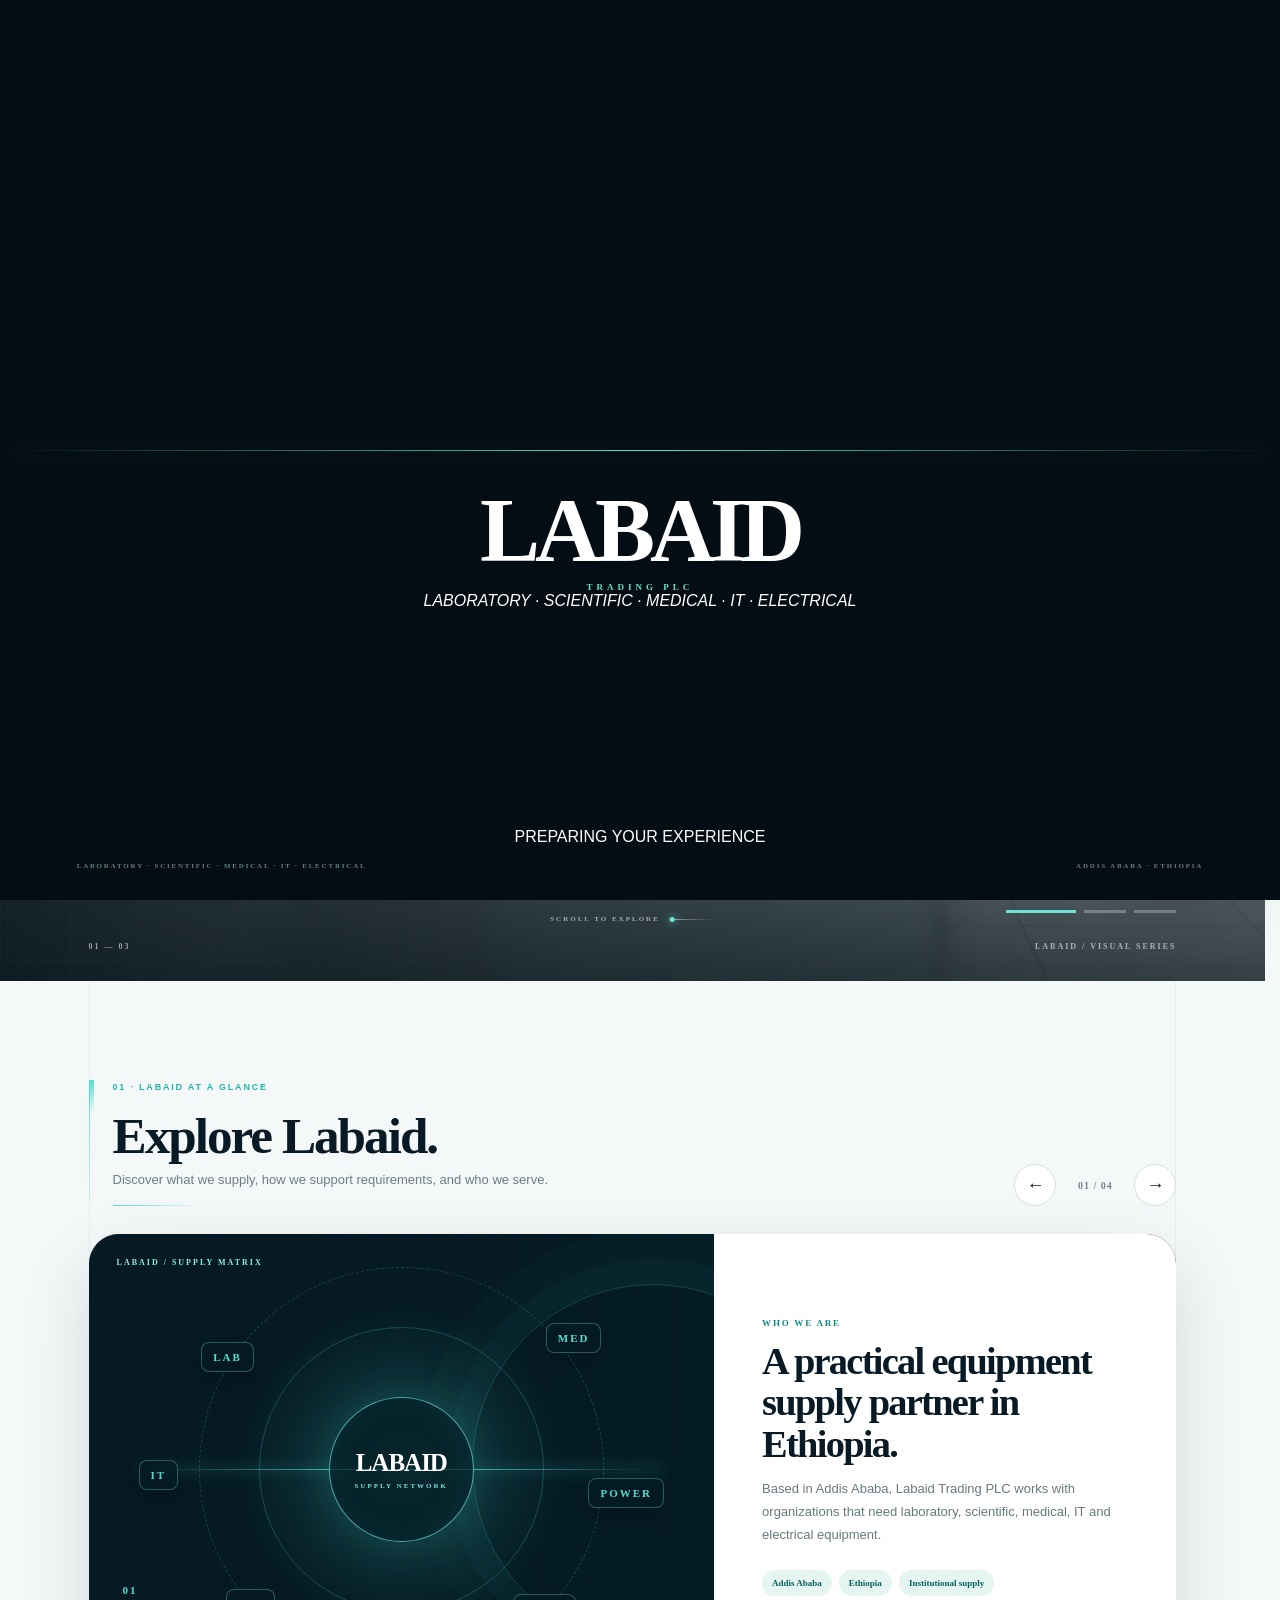
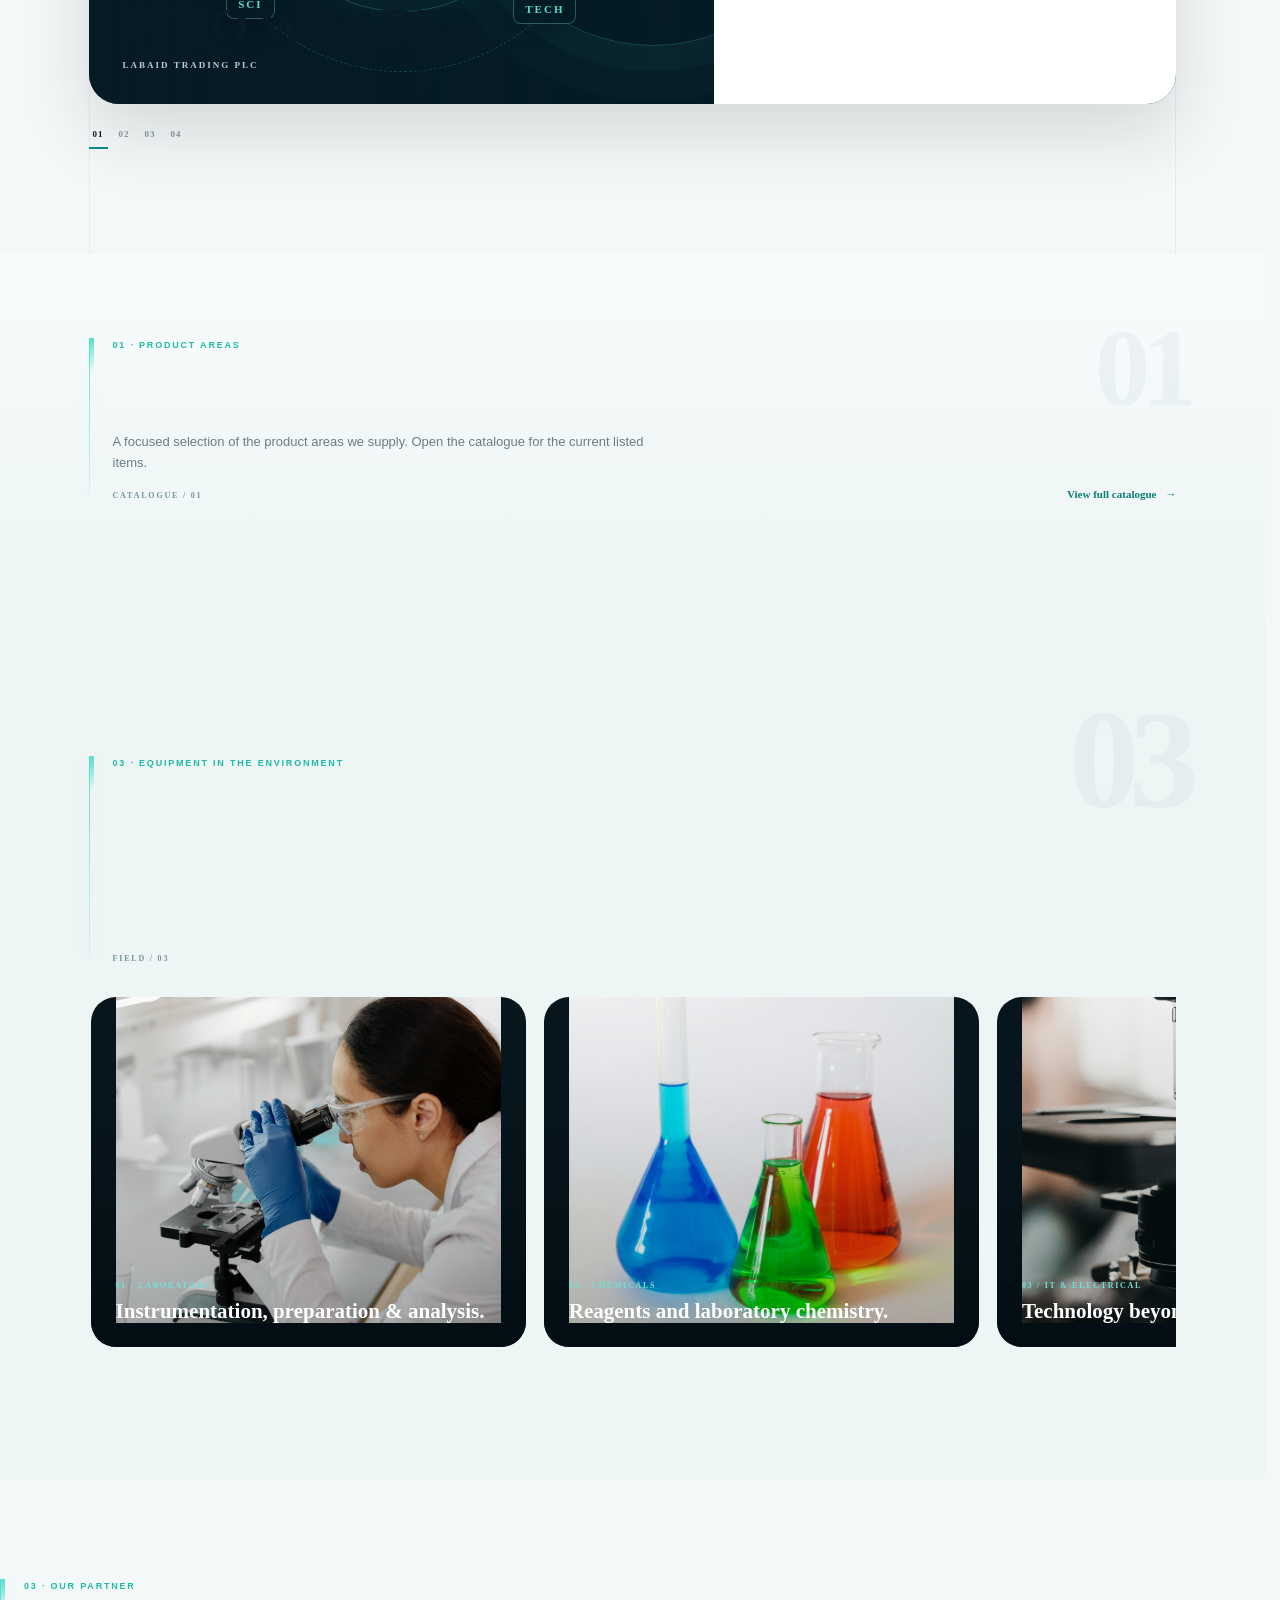
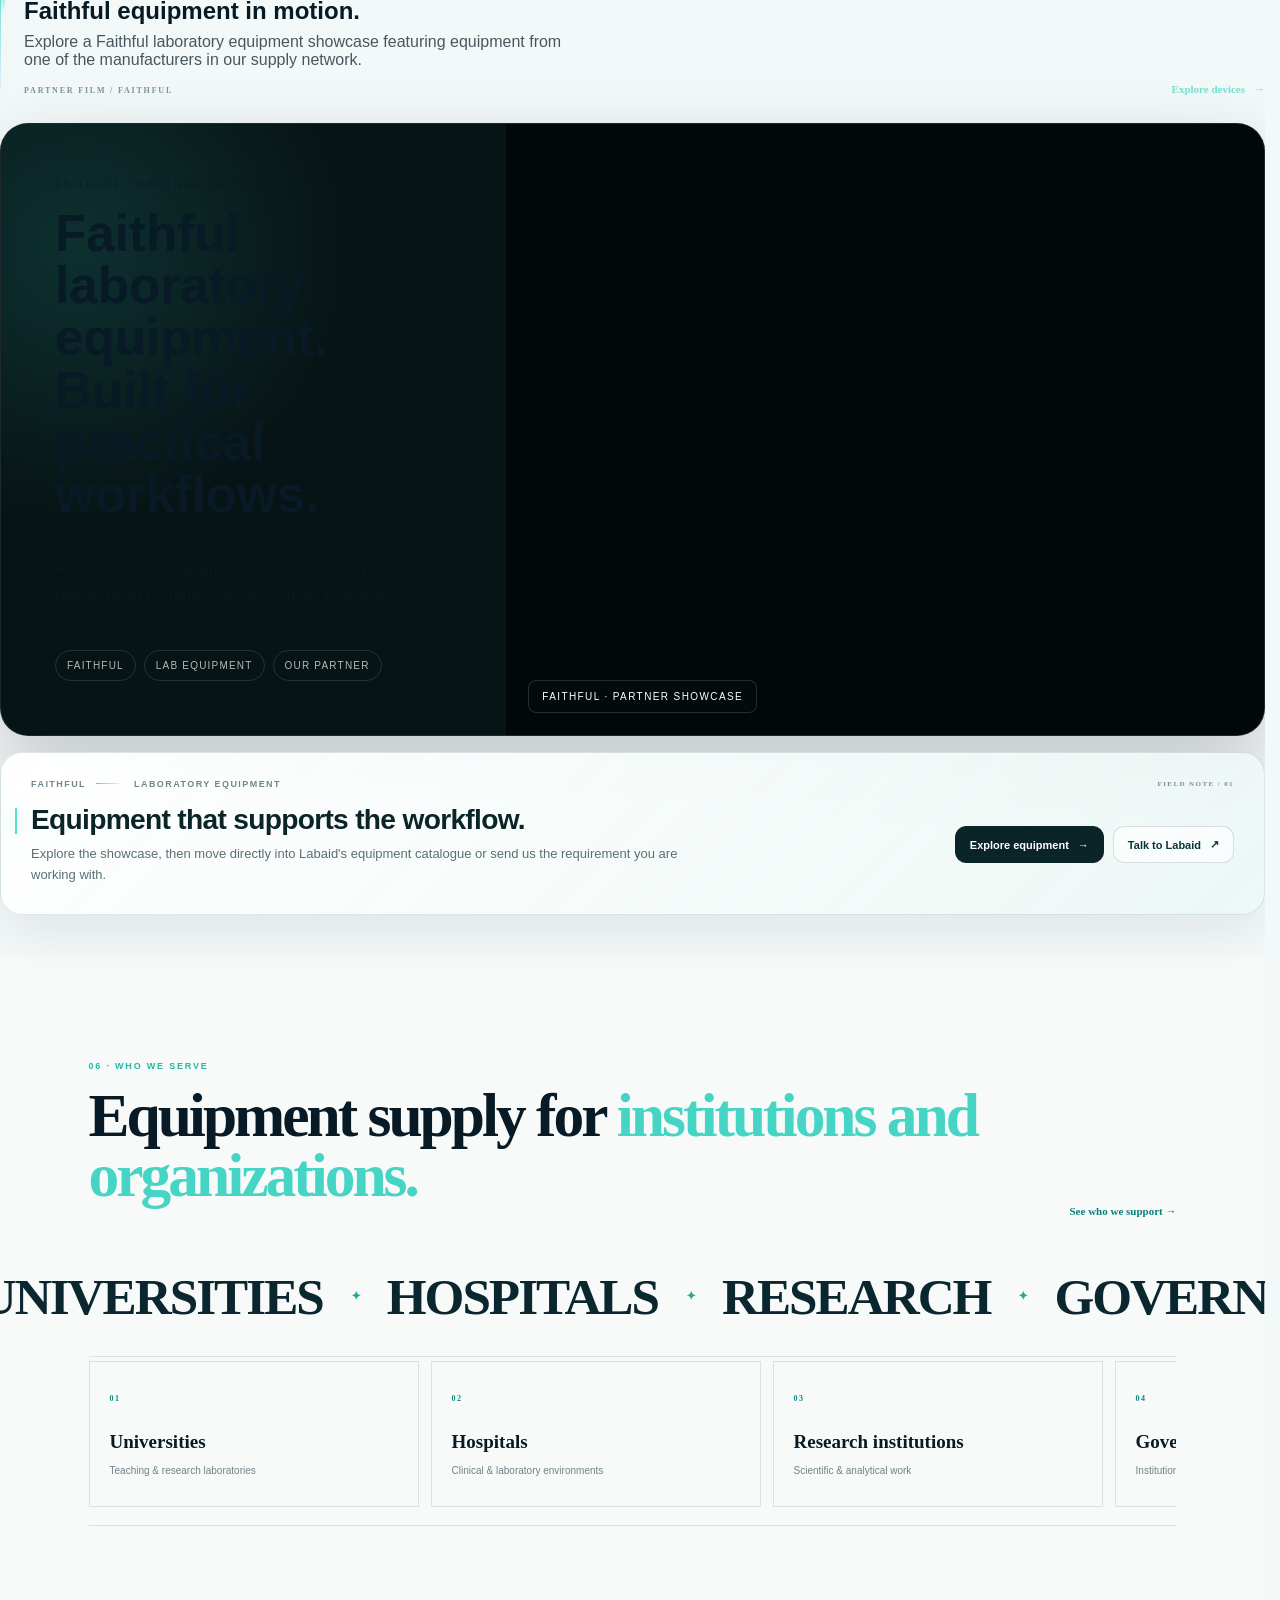
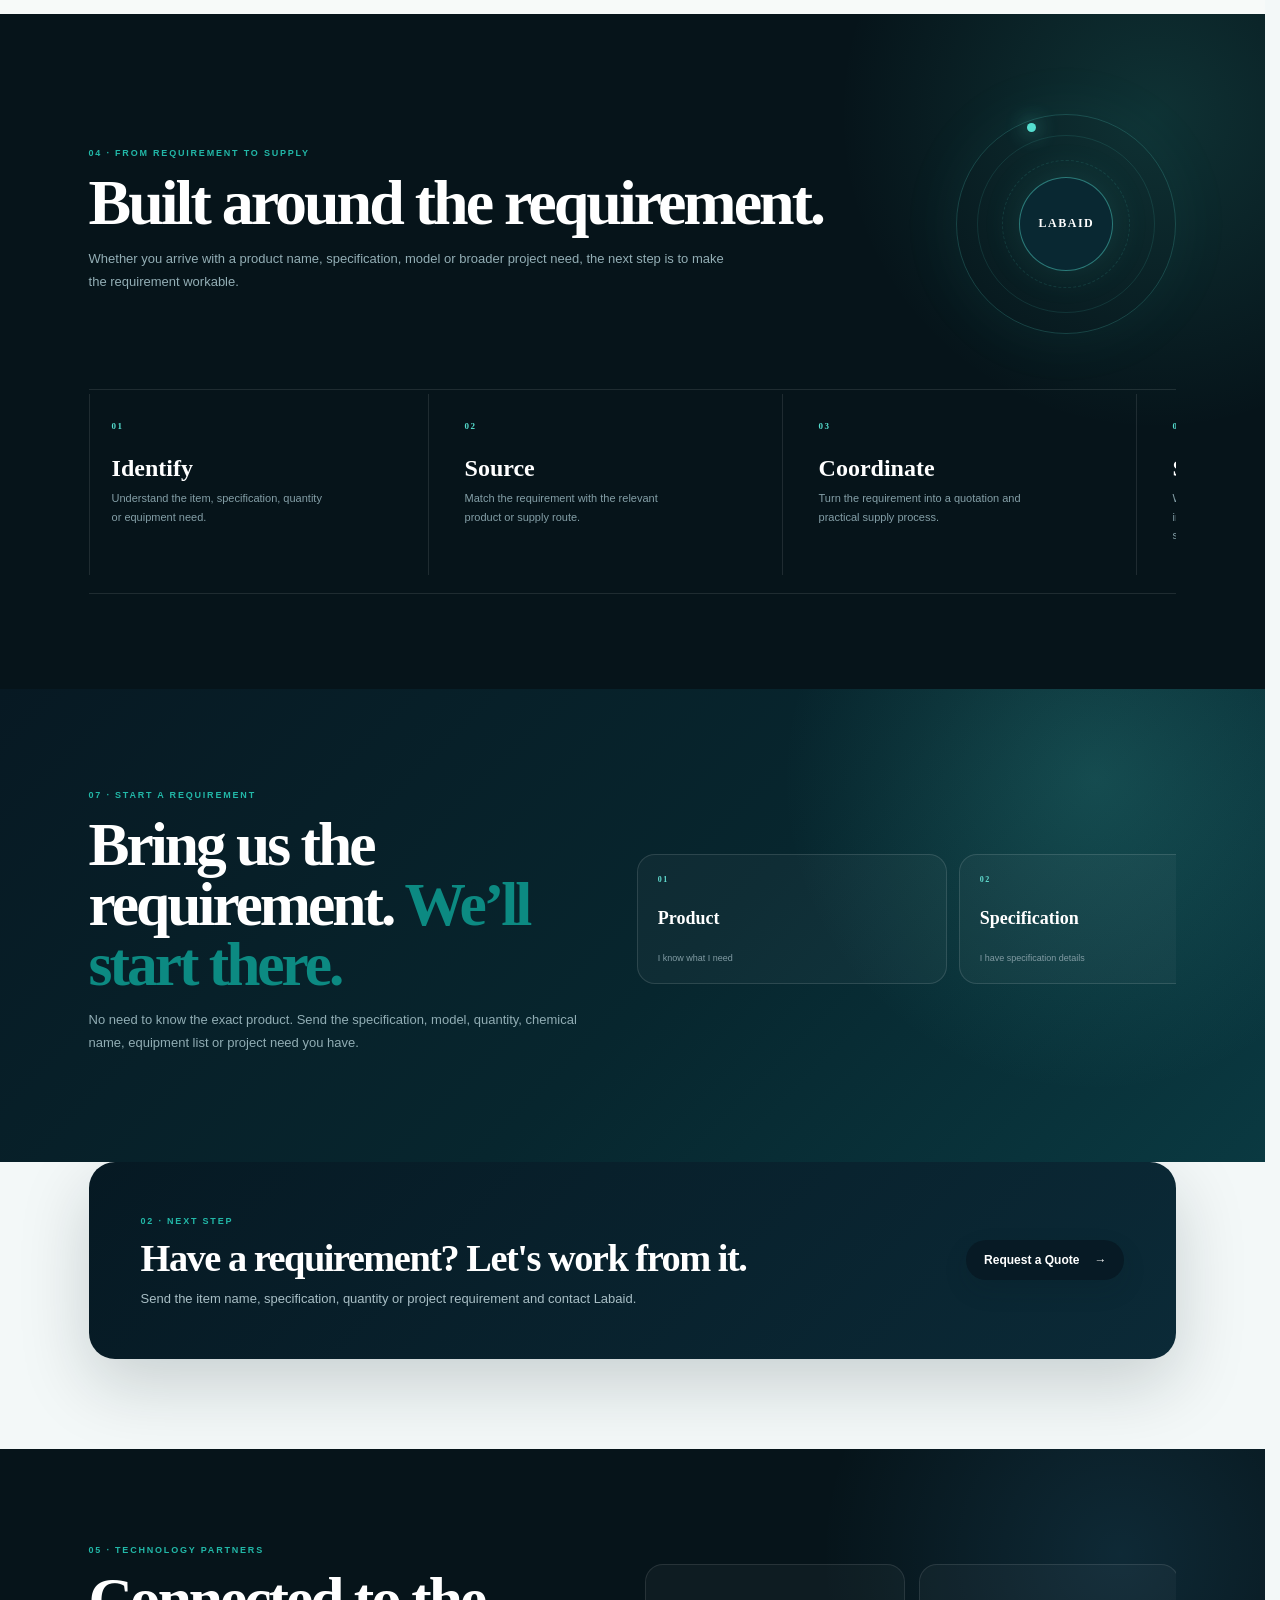
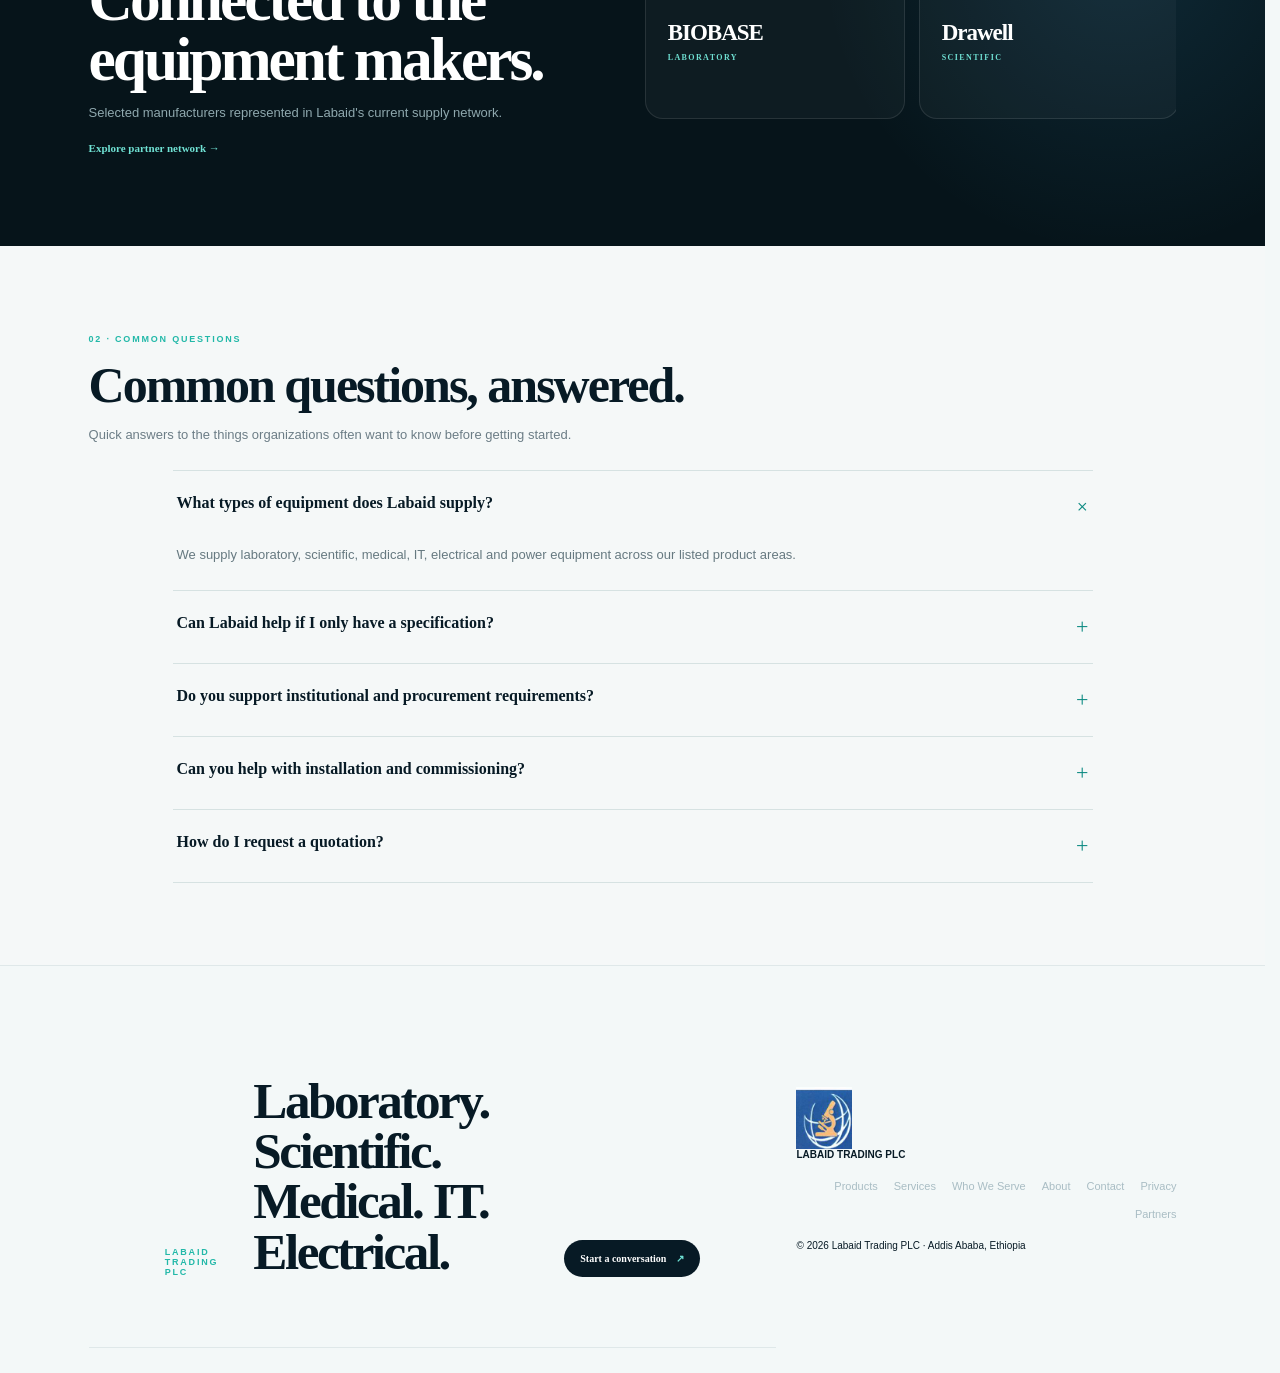
==== commit a18502ec: "Enhance Labaid cinematic intro with 3D elements" ====
--- a/index.html
+++ b/index.html
@@ -1,6 +1,6 @@
 <!doctype html><html lang="en"><head><meta charset="UTF-8"><meta name="viewport" content="width=device-width,initial-scale=1"><meta name="description" content="Labaid Trading PLC supplies laboratory, scientific, medical, IT and electrical equipment in Ethiopia."><title>Labaid Trading PLC | Equipment & Technical Solutions</title><link rel="stylesheet" href="styles.css"></head><body><div class="entrance-experience" id="entranceExperience" aria-hidden="true">
-  <div class="entrance-grid"></div><div class="entrance-line"></div>
-  <div class="entrance-mark"><span>LABAID</span><small>TRADING PLC</small></div>
+  <div class="entrance-grid"></div><div class="entrance-halo"></div><div class="entrance-orbit entrance-orbit-a"><i></i></div><div class="entrance-orbit entrance-orbit-b"><i></i></div><div class="entrance-orbit entrance-orbit-c"><i></i></div><div class="entrance-line"></div>
+  <div class="entrance-mark"><span>LABAID</span><small>TRADING PLC</small><em>LABORATORY · SCIENTIFIC · MEDICAL · IT · ELECTRICAL</em></div><div class="entrance-scan"></div><div class="entrance-loading"><i></i><span>PREPARING YOUR EXPERIENCE</span></div>
   <div class="entrance-meta"><span>LABORATORY · SCIENTIFIC · MEDICAL · IT · ELECTRICAL</span><span>ADDIS ABABA · ETHIOPIA</span></div>
 </div><div class="site-progress" aria-hidden="true"><span></span></div><div class="cursor-spot" aria-hidden="true"></div>
 <div class="announcement">LABORATORY · SCIENTIFIC · MEDICAL · IT · ELECTRICAL <a href="contact.html">Start a requirement →</a></div>
@@ -188,14 +188,4 @@
   let timer=setInterval(()=>show(current+1),6500);
   function reset(){clearInterval(timer);timer=setInterval(()=>show(current+1),6500);}
 })();
-</script><script src="https://cdn.jsdelivr.net/npm/@supabase/supabase-js@2"></script><script src="app.js"></script><script src="chatbot.js"></script><script type="text/javascript">
-var Tawk_API=Tawk_API||{}, Tawk_LoadStart=new Date();
-(function(){
-var s1=document.createElement("script"),s0=document.getElementsByTagName("script")[0];
-s1.async=true;
-s1.src='https://embed.tawk.to/6ac9f3bd8e0bc634c268e61a/1k4ie08g7';
-s1.charset='UTF-8';
-s1.setAttribute('crossorigin','*');
-s0.parentNode.insertBefore(s1,s0);
-})();
-</script></body></html>+</script><script src="https://cdn.jsdelivr.net/npm/@supabase/supabase-js@2"></script><script src="app.js"></script><script src="chatbot.js"></script></body></html>
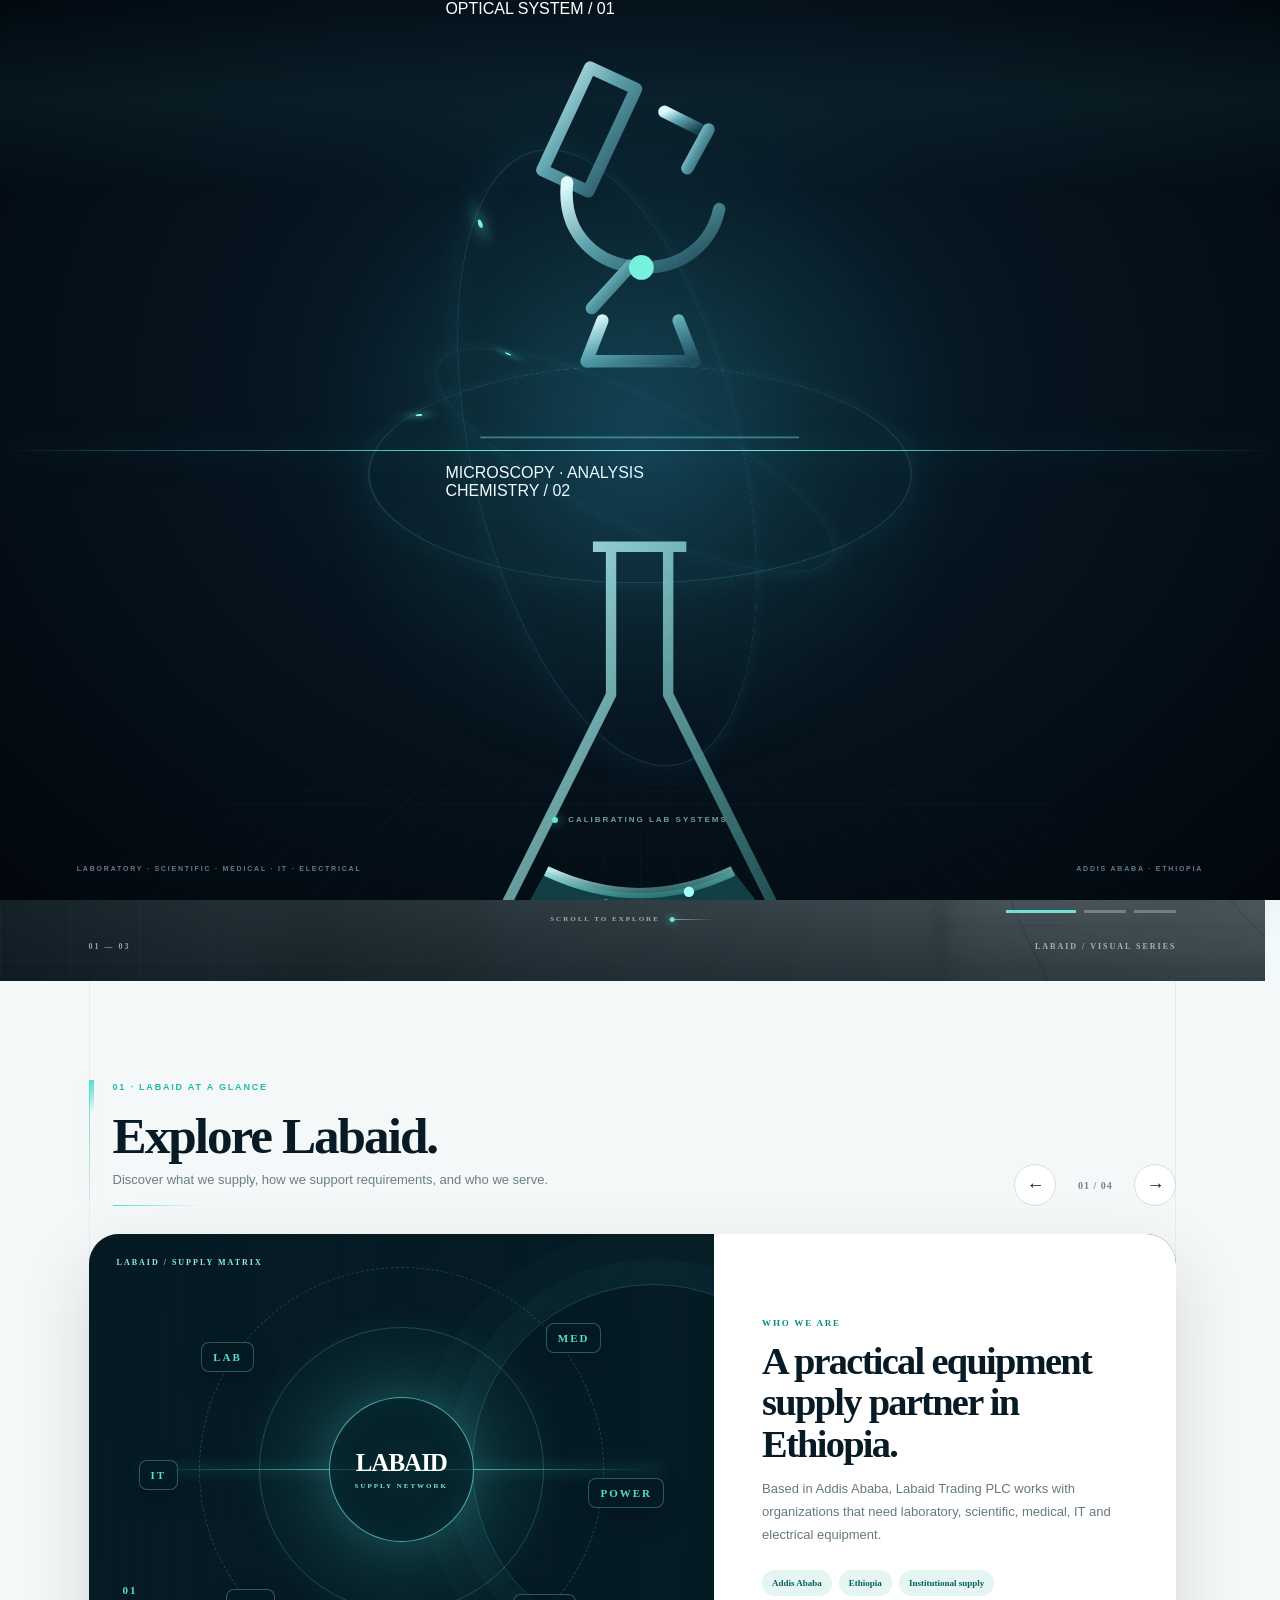
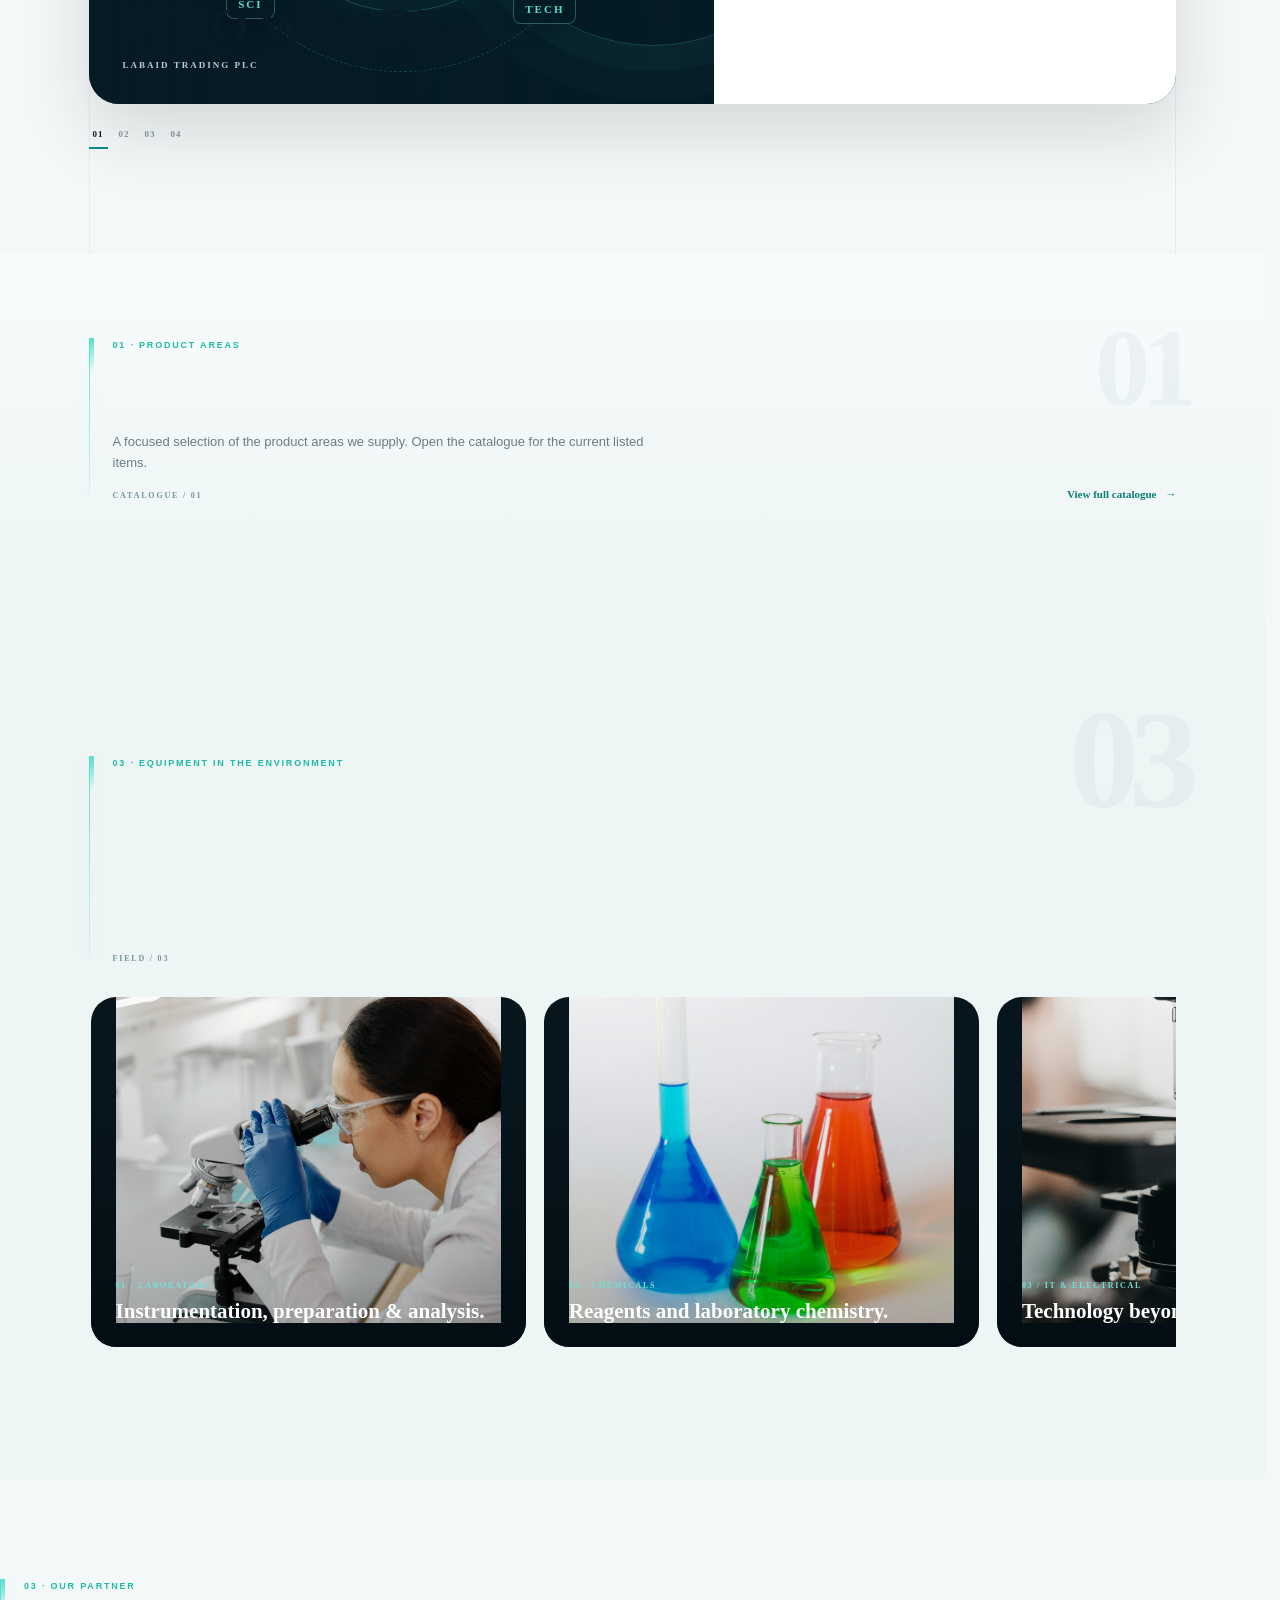
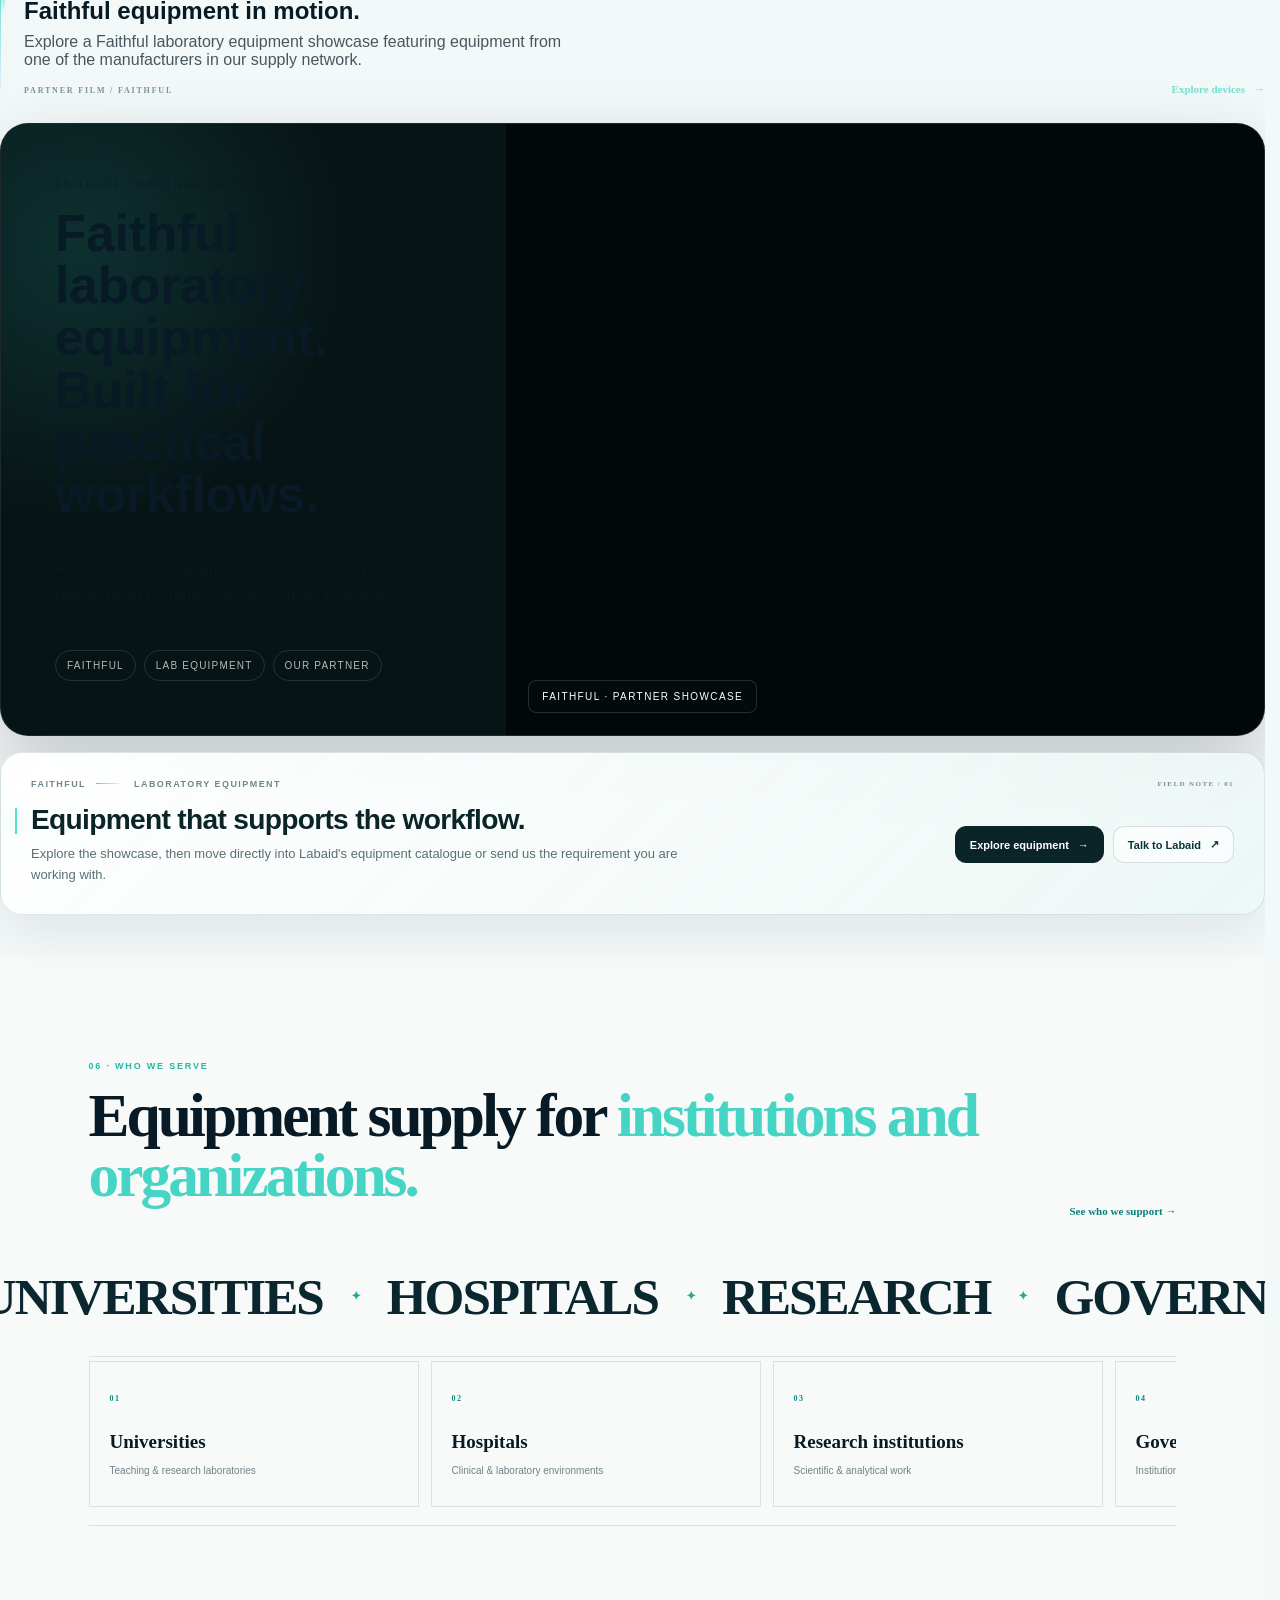
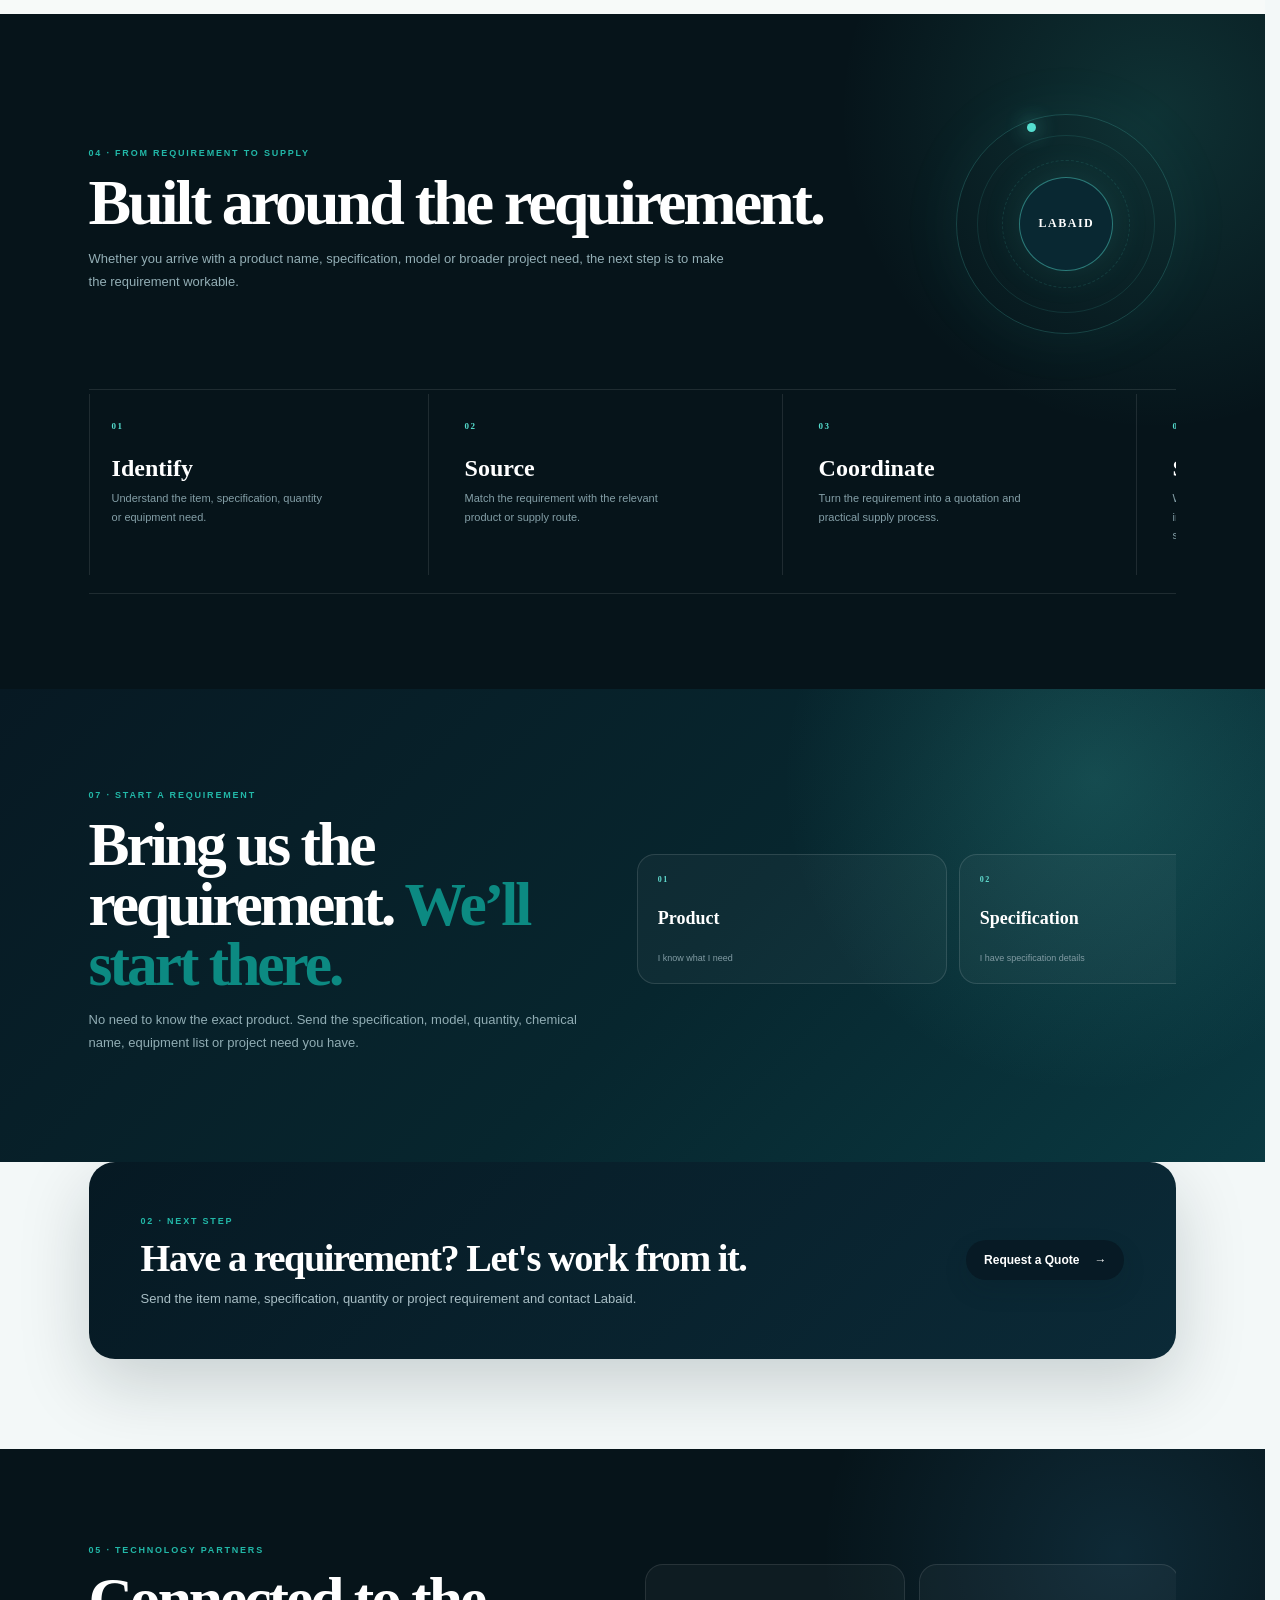
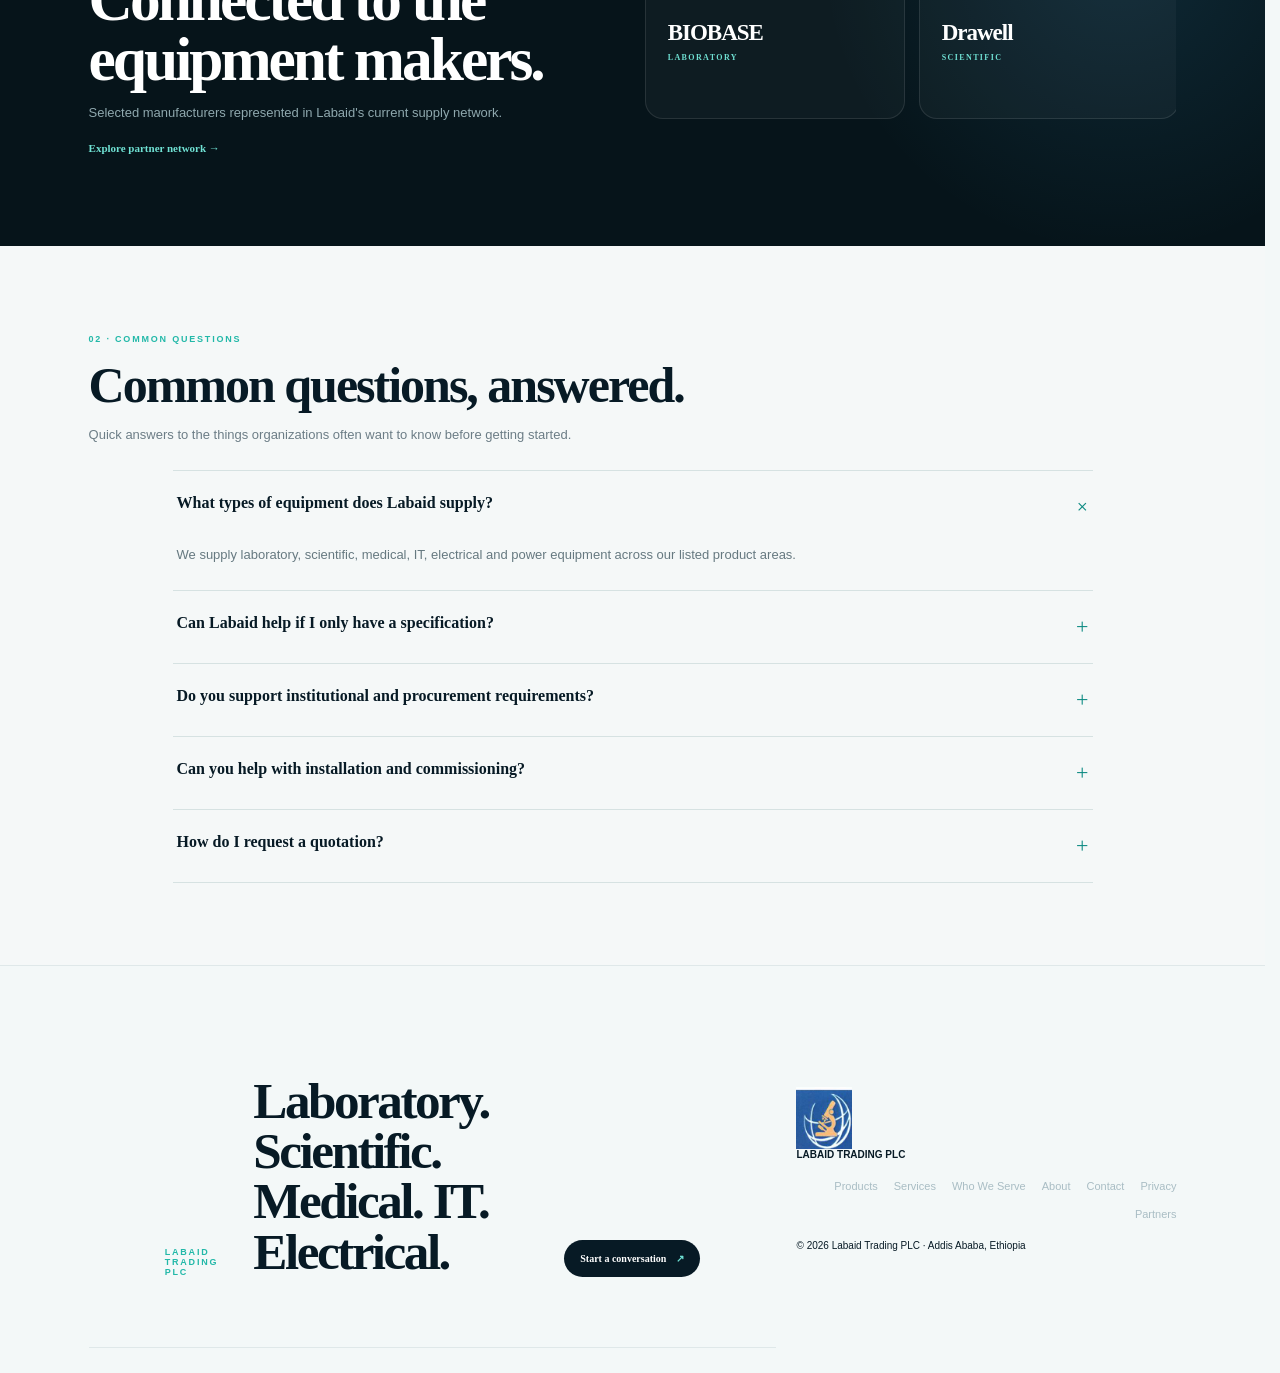
==== commit 057843ac: "Add laboratory-themed cinematic entrance visuals" ====
--- a/index.html
+++ b/index.html
@@ -1,6 +1,13 @@
 <!doctype html><html lang="en"><head><meta charset="UTF-8"><meta name="viewport" content="width=device-width,initial-scale=1"><meta name="description" content="Labaid Trading PLC supplies laboratory, scientific, medical, IT and electrical equipment in Ethiopia."><title>Labaid Trading PLC | Equipment & Technical Solutions</title><link rel="stylesheet" href="styles.css"></head><body><div class="entrance-experience" id="entranceExperience" aria-hidden="true">
-  <div class="entrance-grid"></div><div class="entrance-halo"></div><div class="entrance-orbit entrance-orbit-a"><i></i></div><div class="entrance-orbit entrance-orbit-b"><i></i></div><div class="entrance-orbit entrance-orbit-c"><i></i></div><div class="entrance-line"></div>
-  <div class="entrance-mark"><span>LABAID</span><small>TRADING PLC</small><em>LABORATORY · SCIENTIFIC · MEDICAL · IT · ELECTRICAL</em></div><div class="entrance-scan"></div><div class="entrance-loading"><i></i><span>PREPARING YOUR EXPERIENCE</span></div>
+  <div class="entrance-grid"></div><div class="entrance-halo"></div><div class="entrance-orbit entrance-orbit-a"><i></i></div><div class="entrance-orbit entrance-orbit-b"><i></i></div><div class="entrance-orbit entrance-orbit-c"><i></i></div>
+  <div class="lab-intro-scene" aria-hidden="true">
+    <div class="lab-instrument lab-microscope"><span class="instrument-label">OPTICAL SYSTEM / 01</span><svg viewBox="0 0 220 250" role="presentation"><defs><linearGradient id="metalA" x1="0" y1="0" x2="1" y2="1"><stop stop-color="#e3ffff"/><stop offset=".45" stop-color="#5b9da8"/><stop offset="1" stop-color="#183b4a"/></linearGradient></defs><g fill="none" stroke="url(#metalA)" stroke-linecap="round" stroke-linejoin="round" stroke-width="7"><path d="M82 28l26 12-27 58-26-12z"/><path d="M69 93c-3 29 17 48 44 48 22 0 38-14 42-33"/><path d="M111 141v31"/><path d="M70 171h88"/><path d="M89 171l-9 23h61l-9-23"/><path d="M103 194v15"/><path d="M57 210h99"/><path d="M64 225h87"/><path d="M124 53l20 10"/><path d="M149 63l-12 22"/><path d="M105 140l-22 24"/></g><circle cx="111" cy="141" r="7" fill="#78f3df"/><path d="M20 237h180" stroke="#70e9df" stroke-opacity=".45"/></svg><span class="instrument-base">MICROSCOPY · ANALYSIS</span></div>
+    <div class="lab-instrument lab-flask"><span class="instrument-label">CHEMISTRY / 02</span><svg viewBox="0 0 150 210" role="presentation"><defs><linearGradient id="glassA" x1="0" y1="0" x2="1" y2="1"><stop stop-color="#d5ffff" stop-opacity=".9"/><stop offset="1" stop-color="#5ee4db" stop-opacity=".25"/></linearGradient></defs><g fill="none" stroke="url(#glassA)" stroke-width="4" stroke-linejoin="round"><path d="M57 18h36M64 18v57L25 153a18 18 0 0 0 16 27h68a18 18 0 0 0 16-27L86 75V18"/><path d="M39 143q36 17 72 0"/></g><path d="M39 143q36 17 72 0l14 18a13 13 0 0 1-12 19H41a13 13 0 0 1-12-19z" fill="#41d9cf" fill-opacity=".24"/><circle cx="62" cy="157" r="3" fill="#a4fff1"/><circle cx="83" cy="168" r="2.5" fill="#a4fff1"/><circle cx="94" cy="151" r="2" fill="#a4fff1"/></svg><span class="instrument-base">REAGENTS · PREPARATION</span></div>
+    <div class="lab-molecule"><i></i><i></i><i></i><i></i><i></i><b></b></div>
+    <div class="lab-readout"><span>LAB SYSTEMS</span><strong>OPTICS <i>●</i> CHEMISTRY <i>●</i> PRECISION</strong></div>
+  </div>
+  <div class="entrance-line"></div>
+  <div class="entrance-mark"><span>LABAID</span><small>TRADING PLC</small><em>LABORATORY · SCIENTIFIC · MEDICAL · IT · ELECTRICAL</em></div><div class="entrance-scan"></div><div class="entrance-loading"><i></i><span>CALIBRATING LAB SYSTEMS</span></div>
   <div class="entrance-meta"><span>LABORATORY · SCIENTIFIC · MEDICAL · IT · ELECTRICAL</span><span>ADDIS ABABA · ETHIOPIA</span></div>
 </div><div class="site-progress" aria-hidden="true"><span></span></div><div class="cursor-spot" aria-hidden="true"></div>
 <div class="announcement">LABORATORY · SCIENTIFIC · MEDICAL · IT · ELECTRICAL <a href="contact.html">Start a requirement →</a></div>
--- a/styles.css
+++ b/styles.css
@@ -348,7 +348,7 @@
 .nav{z-index:100}.nav-products-wrap{position:relative;height:100%;display:flex;align-items:center}.nav-mega-trigger{border:0;background:none;color:inherit;font:inherit;font-size:13px;display:inline-flex;align-items:center;gap:5px;cursor:pointer;padding:10px 0}.nav-mega-trigger span{font-size:11px;transition:transform .2s}.nav-products-wrap:hover .nav-mega-trigger span,.nav-products-wrap.is-open .nav-mega-trigger span{transform:rotate(180deg)}
 .mega-menu{position:absolute;left:50%;top:calc(100% + 18px);transform:translate(-50%,8px);width:min(880px,calc(100vw - 40px));display:grid;grid-template-columns:1.05fr 1.6fr .55fr;gap:0;background:rgba(5,17,24,.96);border:1px solid rgba(110,228,216,.16);border-radius:22px;overflow:hidden;box-shadow:0 30px 90px rgba(0,0,0,.3);backdrop-filter:blur(20px);opacity:0;visibility:hidden;pointer-events:none;transition:.25s ease}.nav-products-wrap:hover .mega-menu,.nav-products-wrap.is-open .mega-menu{opacity:1;visibility:visible;pointer-events:auto;transform:translate(-50%,0)}
 .mega-intro,.mega-live{padding:24px}.mega-intro{border-right:1px solid rgba(255,255,255,.09)}.mega-intro .eyebrow{color:#65dfd2}.mega-intro strong{display:block;color:#fff;font:800 24px Manrope;letter-spacing:-1px;margin:11px 0}.mega-intro p{font-size:11px;line-height:1.7;color:#8ca8af;margin:0 0 18px}.mega-intro>a{color:#69e1d4;font:800 10px Manrope}.mega-links{display:grid;grid-template-columns:1fr 1fr;padding:12px}.mega-links a{padding:17px;border-radius:14px;color:#fff;display:grid;grid-template-columns:38px 1fr;column-gap:11px;row-gap:3px;transition:.2s}.mega-links a:hover{background:rgba(92,224,211,.07)}.mega-icon{grid-row:span 2;width:38px;height:38px;border-radius:11px;display:grid;place-items:center;border:1px solid rgba(105,225,212,.18);background:rgba(80,209,196,.06);color:#69e1d4;font-size:18px}.mega-links strong{font:800 13px Manrope}.mega-links small{color:#819da5;font-size:9px}.mega-live{display:flex;flex-direction:column;justify-content:center;text-align:center;background:linear-gradient(145deg,rgba(61,208,196,.08),rgba(78,169,255,.05));border-left:1px solid rgba(255,255,255,.08)}.mega-live span{font:900 8px Manrope;letter-spacing:1.8px;color:#65dfd2}.mega-live strong{font:900 42px Manrope;letter-spacing:-3px;color:#fff;margin:5px 0}.mega-live small{font-size:8px;line-height:1.5;color:#78949c}
-.entrance-experience{position:fixed;inset:0;background:#040d13;color:#fff;z-index:2000;display:grid;place-items:center;overflow:hidden;transition:opacity .8s ease,visibility .8s ease}.entrance-experience.is-done{opacity:0;visibility:hidden;pointer-events:none}.entrance-grid{position:absolute;inset:-20%;opacity:.18;background-image:linear-gradient(rgba(86,220,208,.12) 1px,transparent 1px),linear-gradient(90deg,rgba(86,220,208,.12) 1px,transparent 1px);background-size:70px 70px;transform:perspective(700px) rotateX(58deg) translateY(28%);transform-origin:center bottom}.entrance-line{position:absolute;left:0;right:0;top:50%;height:1px;background:linear-gradient(90deg,transparent,#55decf,transparent);box-shadow:0 0 30px rgba(85,222,207,.55);transform:scaleX(0);animation:entranceSweep 1.25s cubic-bezier(.2,.8,.2,1) .1s forwards}.entrance-mark{position:relative;text-align:center;opacity:0;transform:translateY(16px);animation:entranceMark .8s ease .45s forwards}.entrance-mark span{display:block;font:900 clamp(44px,8vw,90px)/.9 Manrope;letter-spacing:-5px}.entrance-mark small{display:block;margin-top:11px;font:800 9px Manrope;letter-spacing:4px;color:#67dfd2}.entrance-meta{position:absolute;left:6%;right:6%;bottom:30px;display:flex;justify-content:space-between;color:#607c84;font:800 7px Manrope;letter-spacing:1.8px}@keyframes entranceSweep{to{transform:scaleX(1)}}@keyframes entranceMark{to{opacity:1;transform:none}}
+.entrance-experience{position:fixed;inset:0;background:radial-gradient(ellipse at 50% 42%,#0b2b39 0%,#06141f 43%,#02070d 100%);color:#fff;z-index:2000;display:grid;place-items:center;overflow:hidden;isolation:isolate;perspective:1100px;transition:opacity .9s ease,visibility .9s ease}.entrance-experience.is-done{opacity:0;visibility:hidden;pointer-events:none}.entrance-grid{position:absolute;inset:-20%;opacity:.23;background-image:linear-gradient(rgba(86,220,208,.15) 1px,transparent 1px),linear-gradient(90deg,rgba(86,220,208,.15) 1px,transparent 1px);background-size:64px 64px;transform:perspective(700px) rotateX(58deg) translateY(28%);transform-origin:center bottom;mask-image:linear-gradient(transparent,#000 20%,#000 80%,transparent)}.entrance-halo{position:absolute;width:min(72vw,700px);aspect-ratio:1;border-radius:50%;background:radial-gradient(circle,rgba(73,208,255,.16),rgba(75,223,211,.055) 36%,transparent 68%);filter:blur(8px);animation:entranceHalo 4s ease-in-out infinite alternate}.entrance-orbit{position:absolute;width:min(58vw,530px);aspect-ratio:1;border:1px solid rgba(96,226,229,.24);border-radius:50%;transform-style:preserve-3d;box-shadow:0 0 35px rgba(69,200,232,.07),inset 0 0 35px rgba(69,200,232,.035)}.entrance-orbit-a{transform:rotateX(67deg) rotateZ(-18deg);animation:entranceOrbitA 12s linear infinite}.entrance-orbit-b{width:min(66vw,610px);border-color:rgba(91,159,255,.19);transform:rotateY(65deg) rotateX(12deg);animation:entranceOrbitB 16s linear infinite}.entrance-orbit-c{width:min(47vw,430px);border-style:dashed;border-color:rgba(101,230,215,.16);transform:rotateX(72deg) rotateY(25deg);animation:entranceOrbitA 20s linear infinite reverse}.entrance-orbit i{position:absolute;left:12%;top:18%;width:7px;height:7px;border-radius:50%;background:#72f3e4;box-shadow:0 0 18px 5px rgba(94,240,221,.48)}.entrance-line{position:absolute;left:0;right:0;top:50%;height:1px;background:linear-gradient(90deg,transparent,#55decf 35%,#9bdfff 50%,#55decf 65%,transparent);box-shadow:0 0 30px rgba(85,222,207,.65);transform:scaleX(0);animation:entranceSweep 1.35s cubic-bezier(.2,.8,.2,1) .15s forwards}.entrance-mark{position:relative;z-index:2;text-align:center;padding:34px 28px;opacity:0;transform:translateY(22px) rotateX(16deg) scale(.92);animation:entranceMark 1.15s cubic-bezier(.2,.8,.2,1) .5s forwards;transform-style:preserve-3d;filter:drop-shadow(0 12px 32px rgba(67,207,230,.16))}.entrance-mark span{display:block;font:900 clamp(44px,8vw,96px)/.9 Manrope,Arial,sans-serif;letter-spacing:clamp(-5px,-.5vw,-2px);color:#f5ffff;text-shadow:0 1px 0 #a3cbd1,0 2px 0 #6c9ba6,0 3px 0 #426a78,0 8px 24px rgba(47,196,220,.23);transform:translateZ(28px)}.entrance-mark small{display:block;margin-top:16px;font:800 10px Manrope,Arial,sans-serif;letter-spacing:5px;color:#70e8dc;text-shadow:0 0 18px rgba(85,222,207,.55)}.entrance-mark em{display:block;margin-top:22px;font:700 8px Manrope,Arial,sans-serif;letter-spacing:2px;color:#8aaeb8;font-style:normal}.entrance-scan{position:absolute;z-index:1;left:0;right:0;top:0;height:22%;background:linear-gradient(180deg,transparent,rgba(82,221,222,.055),transparent);animation:entranceScan 3.2s ease-in-out .4s infinite}.entrance-loading{position:absolute;bottom:76px;display:flex;align-items:center;gap:10px;color:#779aa5;font:800 8px Manrope,Arial,sans-serif;letter-spacing:2px}.entrance-loading i{width:6px;height:6px;border-radius:50%;background:#64e5d6;box-shadow:0 0 12px #64e5d6;animation:entrancePulse 1s ease-in-out infinite alternate}.entrance-meta{position:absolute;left:6%;right:6%;bottom:28px;display:flex;justify-content:space-between;color:#607c84;font:800 7px Manrope,Arial,sans-serif;letter-spacing:1.8px}@keyframes entranceSweep{to{transform:scaleX(1)}}@keyframes entranceMark{to{opacity:1;transform:translateY(0) rotateX(0) scale(1)}}@keyframes entranceHalo{to{transform:scale(1.13);opacity:.65}}@keyframes entranceOrbitA{to{transform:rotateX(67deg) rotateZ(342deg)}}@keyframes entranceOrbitB{to{transform:rotateY(425deg) rotateX(12deg)}}@keyframes entranceScan{0%{transform:translateY(-30vh)}100%{transform:translateY(110vh)}}@keyframes entrancePulse{to{opacity:.35;transform:scale(.7)}}
 .hero-live-status{display:inline-flex;align-items:center;gap:8px;width:max-content;margin:-8px 0 18px;padding:9px 11px;border:1px solid rgba(255,255,255,.16);border-radius:999px;background:rgba(2,15,21,.28);backdrop-filter:blur(9px);font:800 8px Manrope;letter-spacing:1.2px;color:#fff}.hero-live-status i{width:6px;height:6px;border-radius:50%;background:#55decf;box-shadow:0 0 10px #55decf}.hero-live-status b{color:#73e5d8;font-size:10px}.hero-live-status small{font-size:8px;color:#87a5ad;letter-spacing:.5px}
 .world-showcase{padding:108px 7% 112px;background:#eef5f5;position:relative;overflow:hidden}.world-showcase:before{content:"03";position:absolute;right:6%;top:60px;font:900 140px/.8 Manrope;letter-spacing:-10px;color:rgba(7,36,44,.035)}.world-head{display:flex;align-items:end;justify-content:space-between;gap:40px;margin-bottom:30px}.world-head h2,.partner-home h2,.audience-wow h2,.quote-launch h2{font:900 clamp(34px,4.8vw,65px)/.98 Manrope;letter-spacing:-3px;margin:12px 0}.world-head h2 em,.quote-launch h2 em{font-style:normal;color:#0c8a82}.world-head p{max-width:580px;color:#687c82;line-height:1.75;font-size:13px;margin:0}.world-grid{display:grid;grid-template-columns:1.45fr .8fr .8fr;gap:14px}.world-card{min-height:350px;position:relative;overflow:hidden;border-radius:25px;background:#07151c;color:#fff;display:block}.world-card img{width:100%;height:100%;display:block;object-fit:cover;transition:.65s cubic-bezier(.2,.8,.2,1)}.world-card:after{content:"";position:absolute;inset:0;background:linear-gradient(180deg,transparent 30%,rgba(2,13,18,.86))}.world-card:hover img{transform:scale(1.07)}.world-card div{position:absolute;z-index:2;left:25px;right:25px;bottom:24px}.world-card span{display:block;font:800 8px Manrope;letter-spacing:1.7px;color:#6fe2d4}.world-card strong{display:block;font:800 21px/1.15 Manrope;margin-top:9px;max-width:380px}.world-wide{min-height:440px}
 .partner-home{background:#06141a;color:#fff;padding:90px 7%;position:relative;overflow:hidden}.partner-home:after{content:"";position:absolute;right:-180px;top:-220px;width:650px;height:650px;border-radius:50%;background:radial-gradient(circle,rgba(74,195,255,.12),transparent 65%)}.partner-home-inner{position:relative;z-index:1;display:grid;grid-template-columns:.95fr 1.05fr;gap:75px;align-items:center}.partner-home-copy h2{max-width:560px}.partner-home-copy p{max-width:500px;color:#8fa8ae;line-height:1.75;font-size:13px}.text-link-light{color:#70e2d4!important}.partner-logo-rail{display:grid;grid-template-columns:repeat(3,1fr);gap:10px}.partner-logo-rail a{min-height:155px;border:1px solid rgba(255,255,255,.1);border-radius:18px;background:rgba(255,255,255,.035);display:flex;flex-direction:column;justify-content:center;padding:22px;transition:.25s}.partner-logo-rail a:hover{transform:translateY(-5px);background:rgba(255,255,255,.06);border-color:rgba(102,223,212,.3)}.partner-logo-rail span{font:900 23px Manrope;color:#fff;letter-spacing:-1px}.partner-logo-rail small{margin-top:7px;color:#6fe0d3;font:800 8px Manrope;letter-spacing:1.4px}
@@ -357,8 +357,8 @@
 .nav-menu{display:none}
 body.mobile-nav-open .nav nav{display:flex;position:fixed;left:15px;right:15px;top:78px;flex-direction:column;gap:4px;padding:14px;border:1px solid rgba(104,226,215,.16);border-radius:18px;background:rgba(5,17,24,.98);box-shadow:0 30px 70px rgba(0,0,0,.3)}body.mobile-nav-open .nav nav a,body.mobile-nav-open .nav-mega-trigger{color:#fff;padding:12px}.nav-menu{background:none;color:#fff;border:1px solid rgba(255,255,255,.12);border-radius:10px;width:38px;height:38px;cursor:pointer}
 @media(max-width:900px){.nav nav{display:none}.nav-menu{display:block}.mega-menu{position:static;transform:none!important;width:100%;display:none;margin:5px 0 4px}.nav-products-wrap.is-open .mega-menu{display:grid;opacity:1;visibility:visible;pointer-events:auto}.mega-menu{grid-template-columns:1fr}.mega-intro{border-right:0;border-bottom:1px solid rgba(255,255,255,.09)}.mega-links{grid-template-columns:1fr 1fr}.mega-live{display:none}.world-grid{grid-template-columns:1fr 1fr}.world-wide{grid-column:1/-1}.partner-home-inner,.quote-launch{grid-template-columns:1fr}.partner-logo-rail{grid-template-columns:repeat(3,1fr)}.audience-cards{grid-template-columns:1fr 1fr}.audience-cards a:nth-child(2){border-right:0}.audience-cards a:nth-child(3){border-left:1px solid #d8e3e3}.footer-big{align-items:flex-start;flex-direction:column}.footer-big a{margin-top:4px}}
-@media(max-width:560px){.entrance-meta{left:20px;right:20px;bottom:18px;flex-direction:column;gap:6px}.world-showcase,.audience-wow{padding-left:20px;padding-right:20px}.world-head,.audience-head{align-items:flex-start;flex-direction:column}.world-head h2,.partner-home h2,.audience-wow h2,.quote-launch h2{letter-spacing:-1.8px}.world-grid{grid-template-columns:1fr}.world-wide{grid-column:auto;min-height:350px}.world-card{min-height:300px}.partner-home{padding-left:20px;padding-right:20px}.partner-logo-rail{grid-template-columns:1fr}.partner-logo-rail a{min-height:105px}.audience-cards{grid-template-columns:1fr}.audience-cards a,.audience-cards a:first-child,.audience-cards a:nth-child(3){border-left:1px solid #d8e3e3;border-right:1px solid #d8e3e3}.audience-marquee{margin:35px -5% 25px;font-size:26px}.quote-launch{padding-left:20px;padding-right:20px}.quote-choice-grid{grid-template-columns:1fr}.footer-big{padding-left:20px;padding-right:20px}}
-@media(prefers-reduced-motion:reduce){.entrance-line,.entrance-mark{animation:none;opacity:1;transform:none}}
+@media(max-width:560px){.entrance-meta{left:20px;right:20px;bottom:18px;flex-direction:column;gap:6px}.entrance-mark em{max-width:280px;margin-left:auto;margin-right:auto;font-size:7px;line-height:1.8}.entrance-loading{bottom:82px;font-size:7px;letter-spacing:1.3px}.entrance-orbit-a{width:78vw}.entrance-orbit-b{width:88vw}.entrance-orbit-c{width:62vw}.world-showcase,.audience-wow{padding-left:20px;padding-right:20px}.world-head,.audience-head{align-items:flex-start;flex-direction:column}.world-head h2,.partner-home h2,.audience-wow h2,.quote-launch h2{letter-spacing:-1.8px}.world-grid{grid-template-columns:1fr}.world-wide{grid-column:auto;min-height:350px}.world-card{min-height:300px}.partner-home{padding-left:20px;padding-right:20px}.partner-logo-rail{grid-template-columns:1fr}.partner-logo-rail a{min-height:105px}.audience-cards{grid-template-columns:1fr}.audience-cards a,.audience-cards a:first-child,.audience-cards a:nth-child(3){border-left:1px solid #d8e3e3;border-right:1px solid #d8e3e3}.audience-marquee{margin:35px -5% 25px;font-size:26px}.quote-launch{padding-left:20px;padding-right:20px}.quote-choice-grid{grid-template-columns:1fr}.footer-big{padding-left:20px;padding-right:20px}}
+@media(prefers-reduced-motion:reduce){.entrance-line,.entrance-mark,.entrance-halo,.entrance-orbit,.entrance-scan,.entrance-loading i{animation:none;opacity:1;transform:none}}
 
 
 /* Requirement picker */
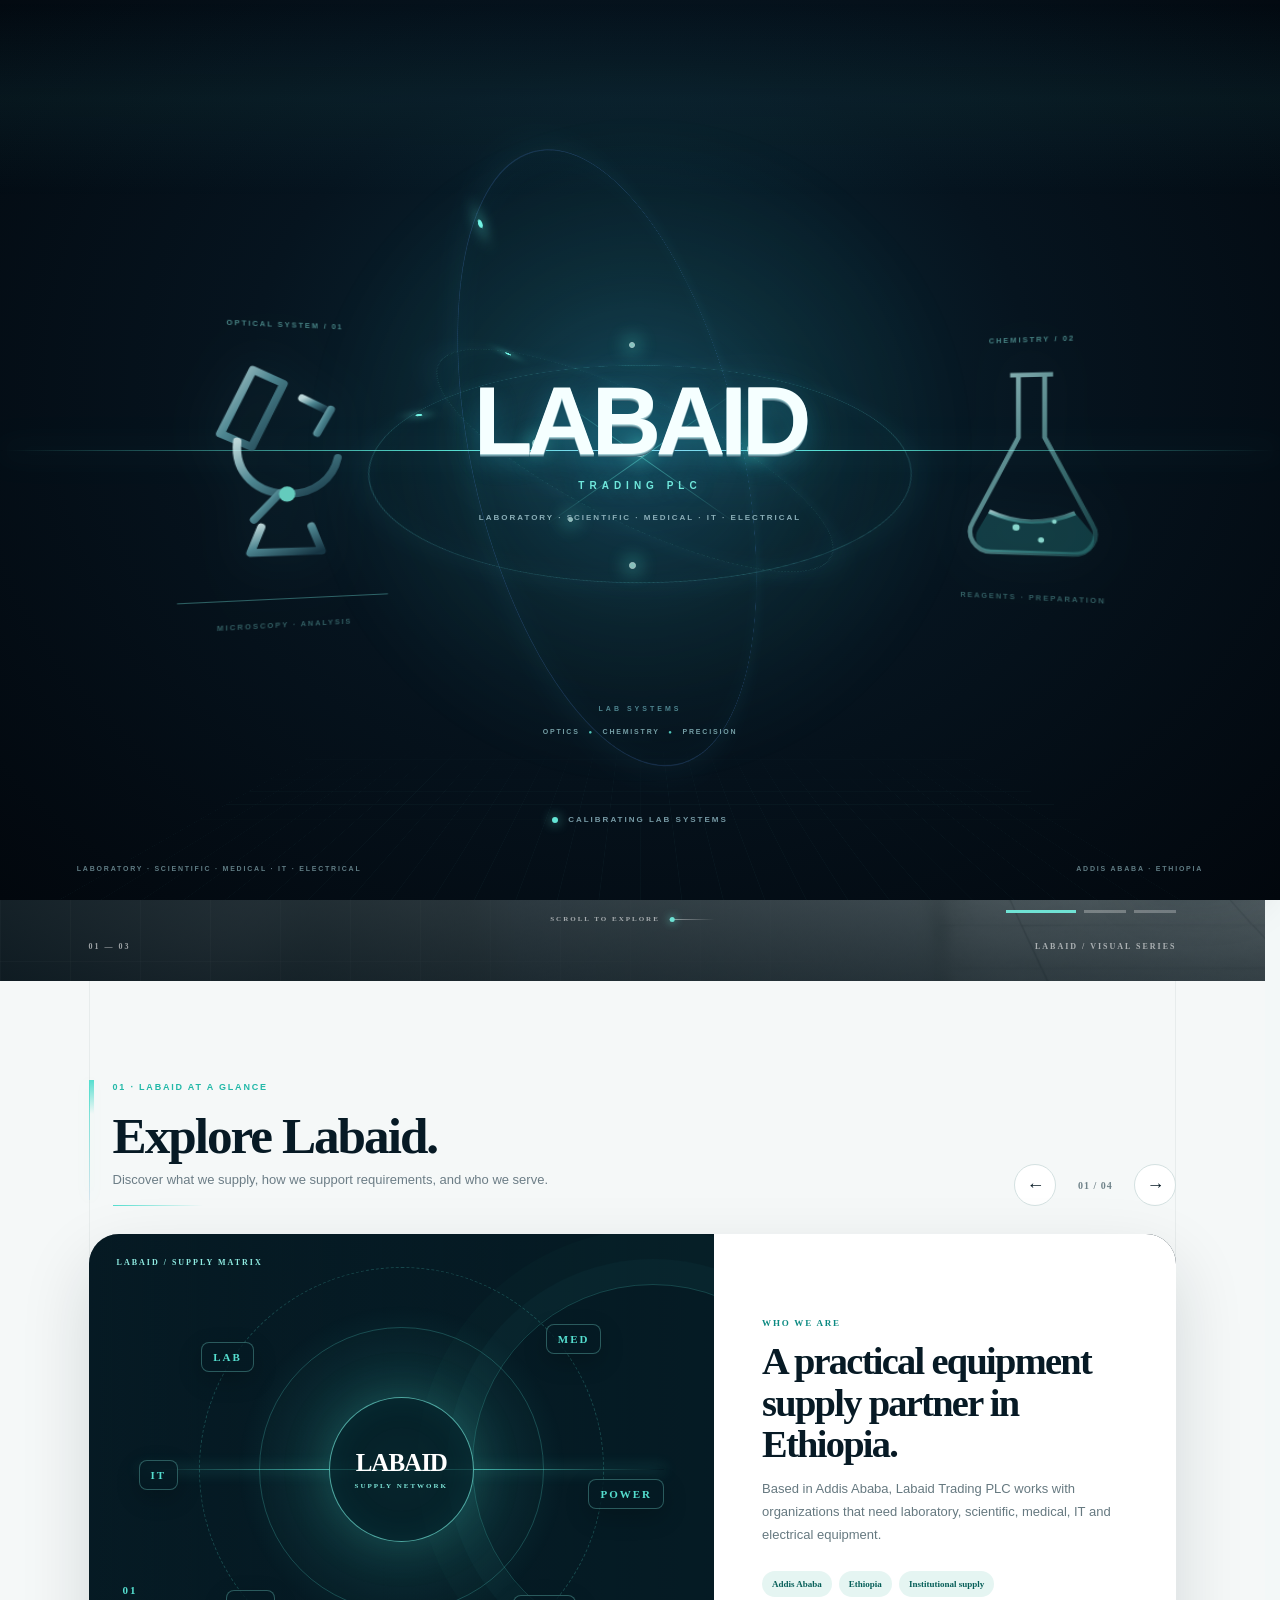
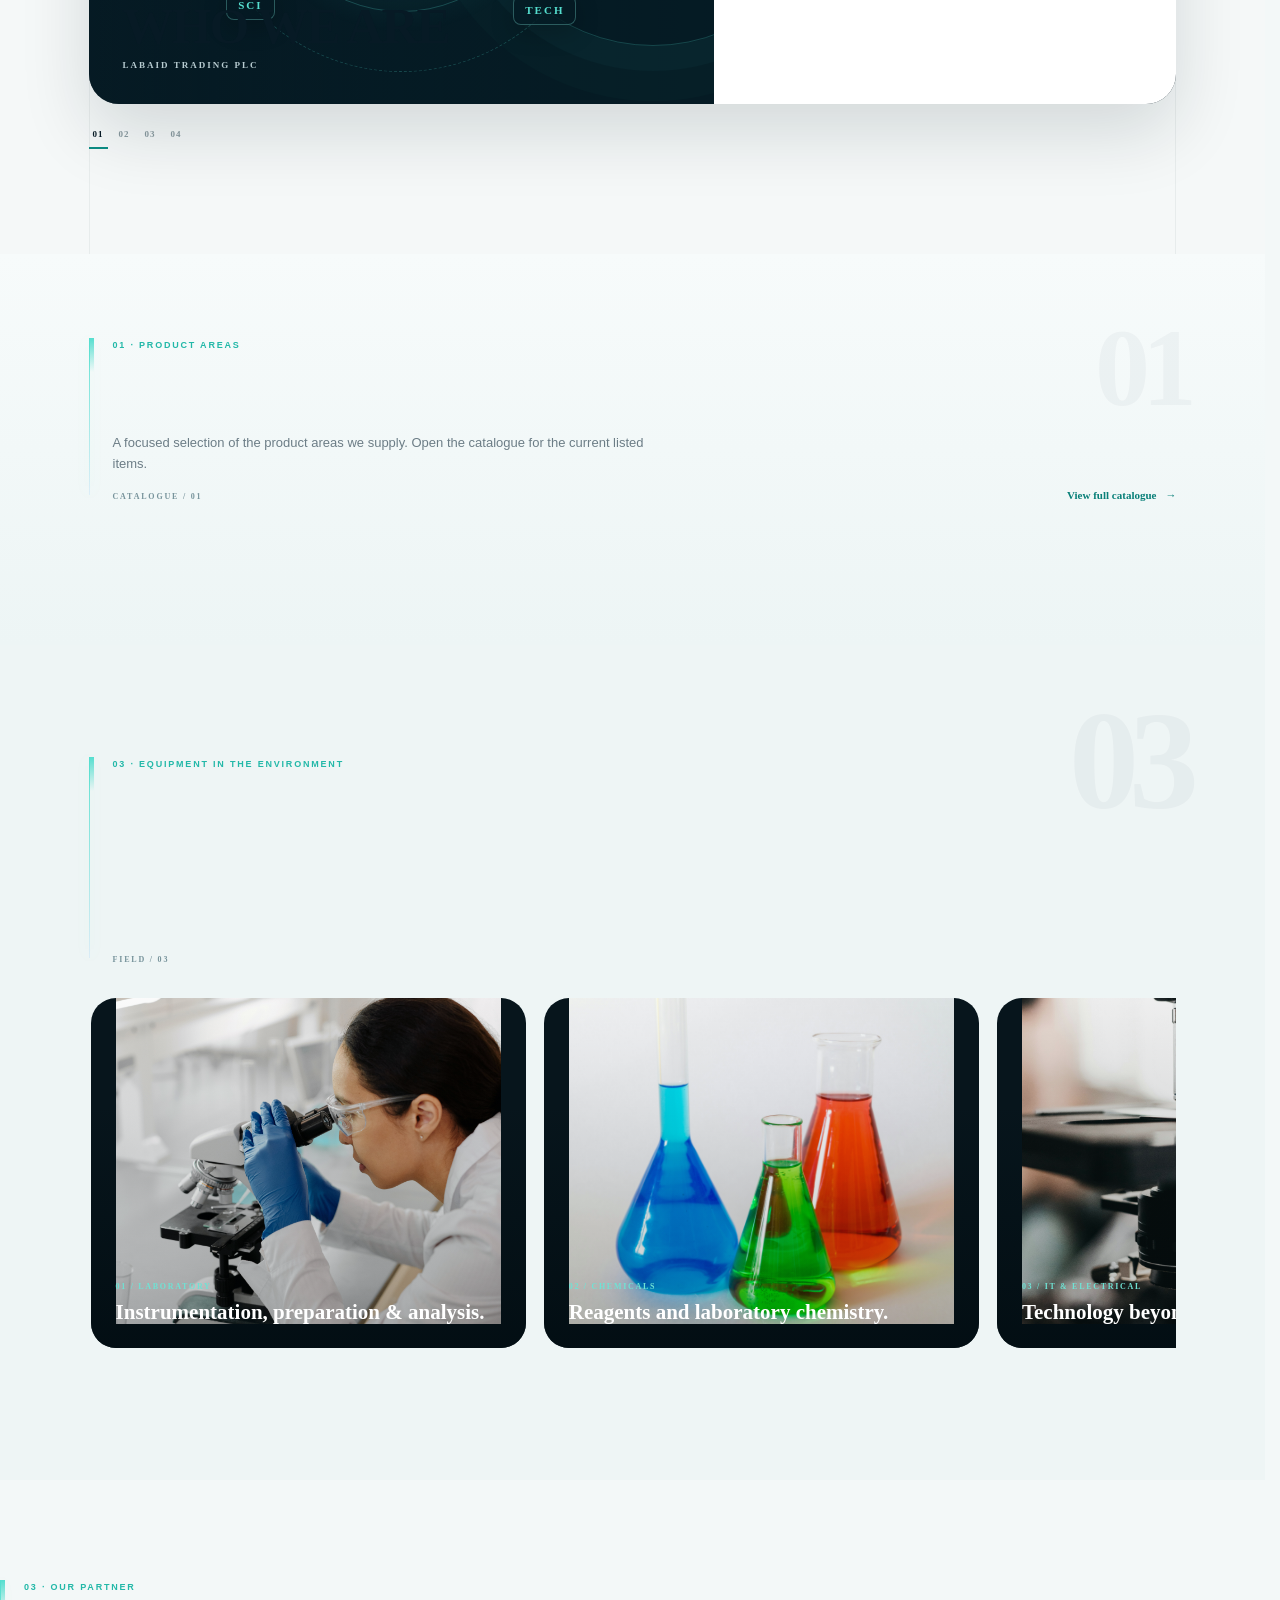
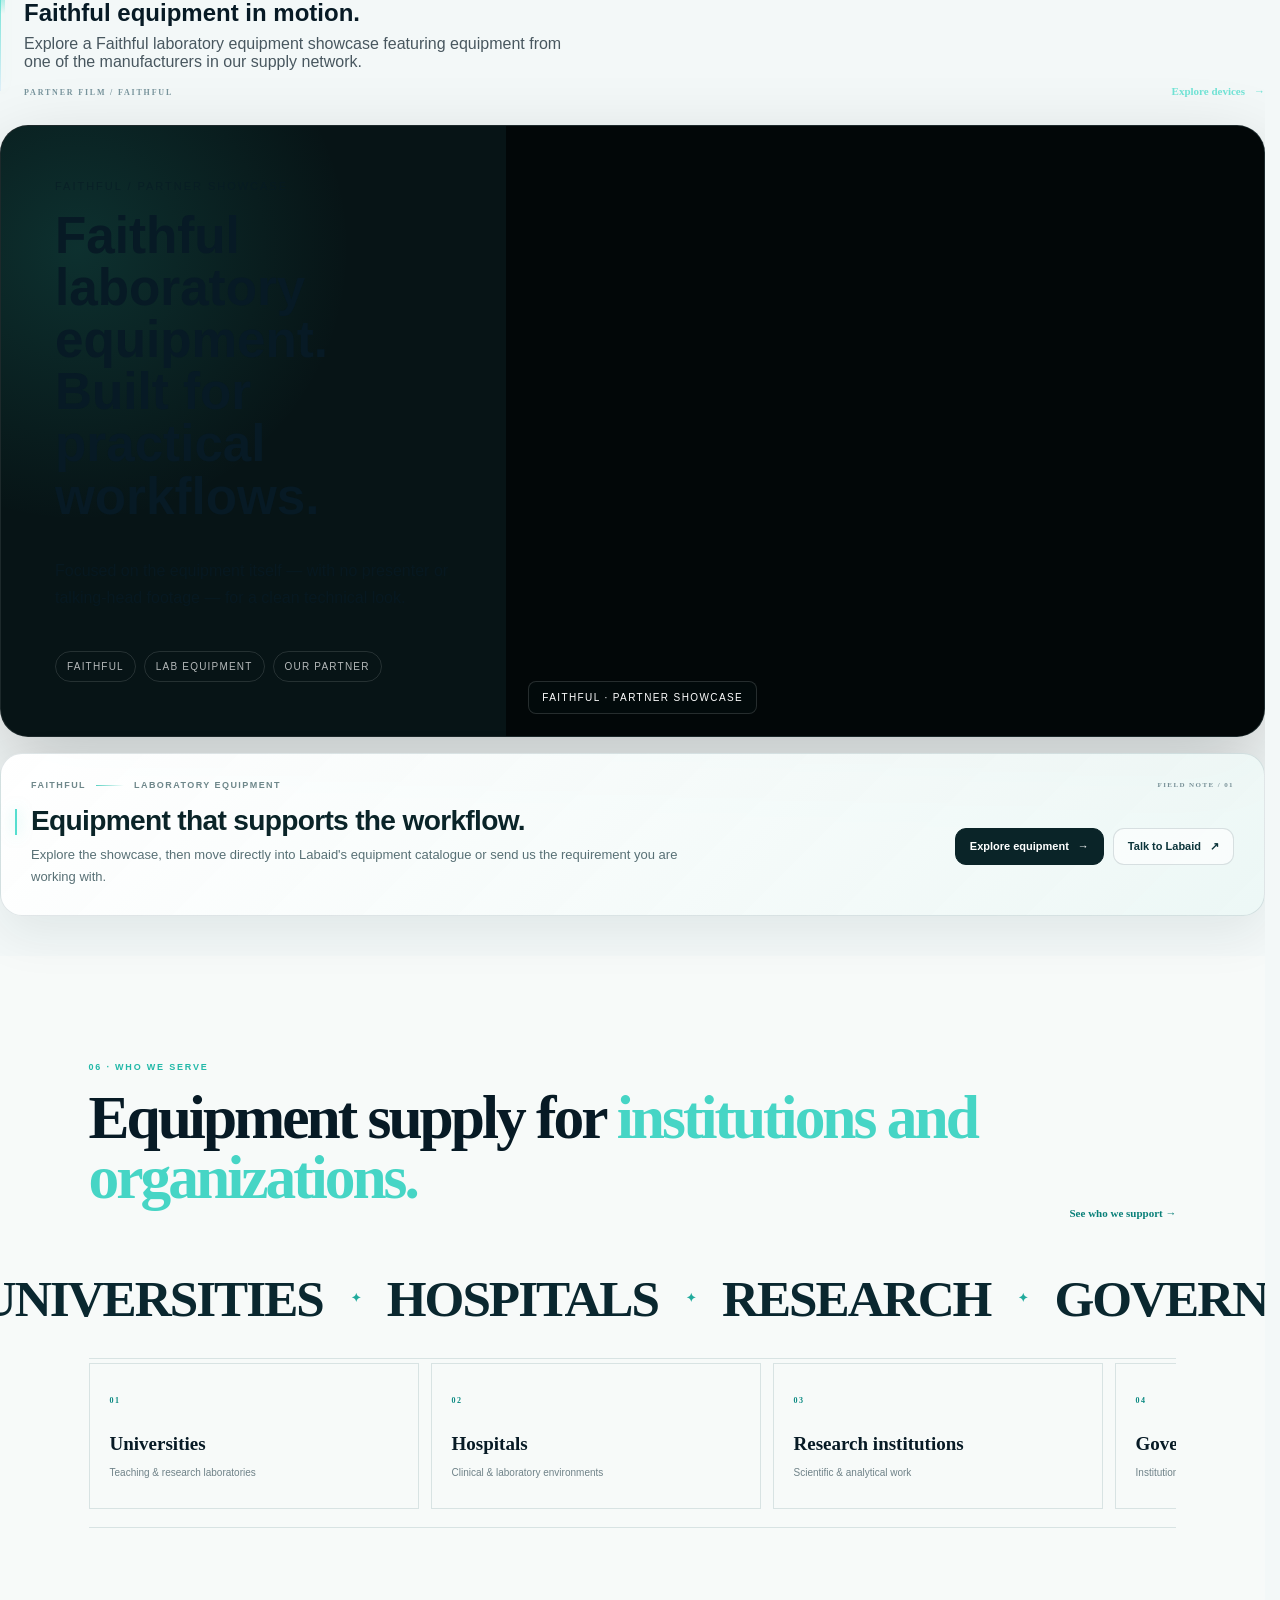
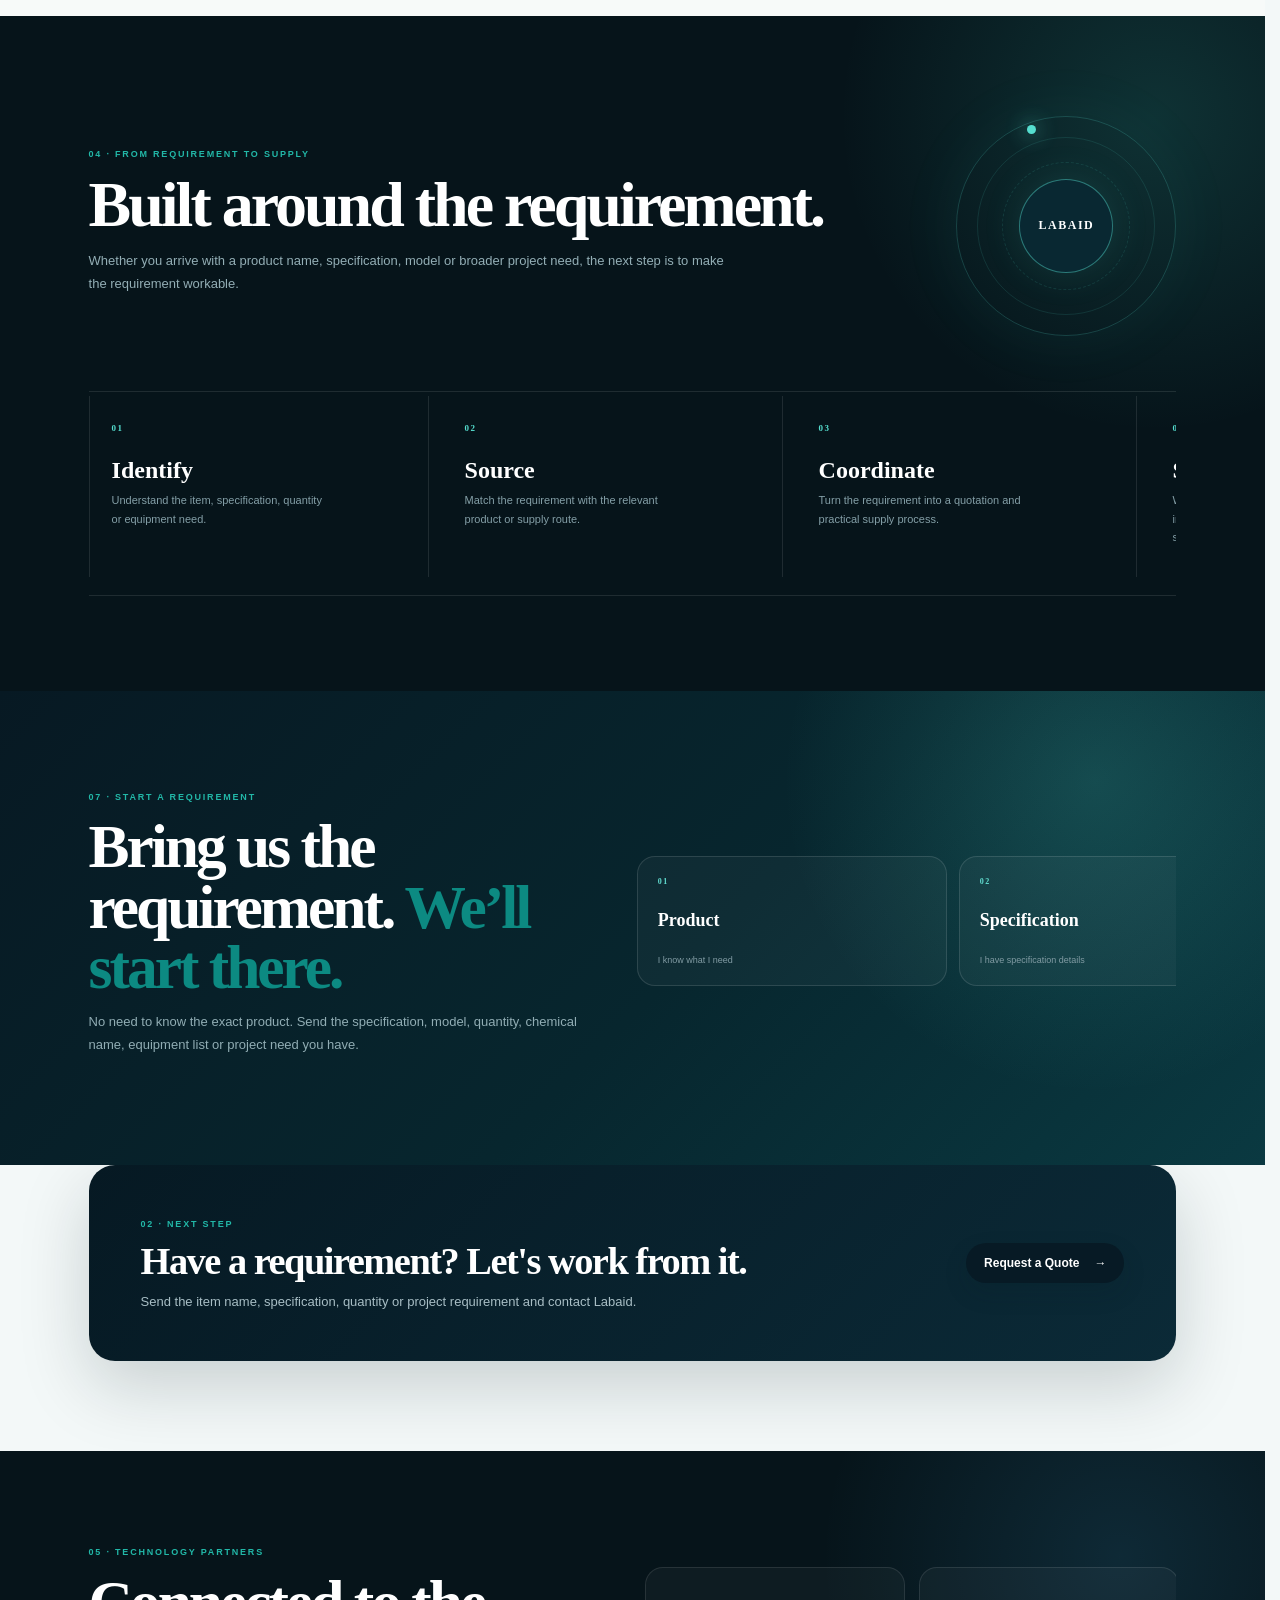
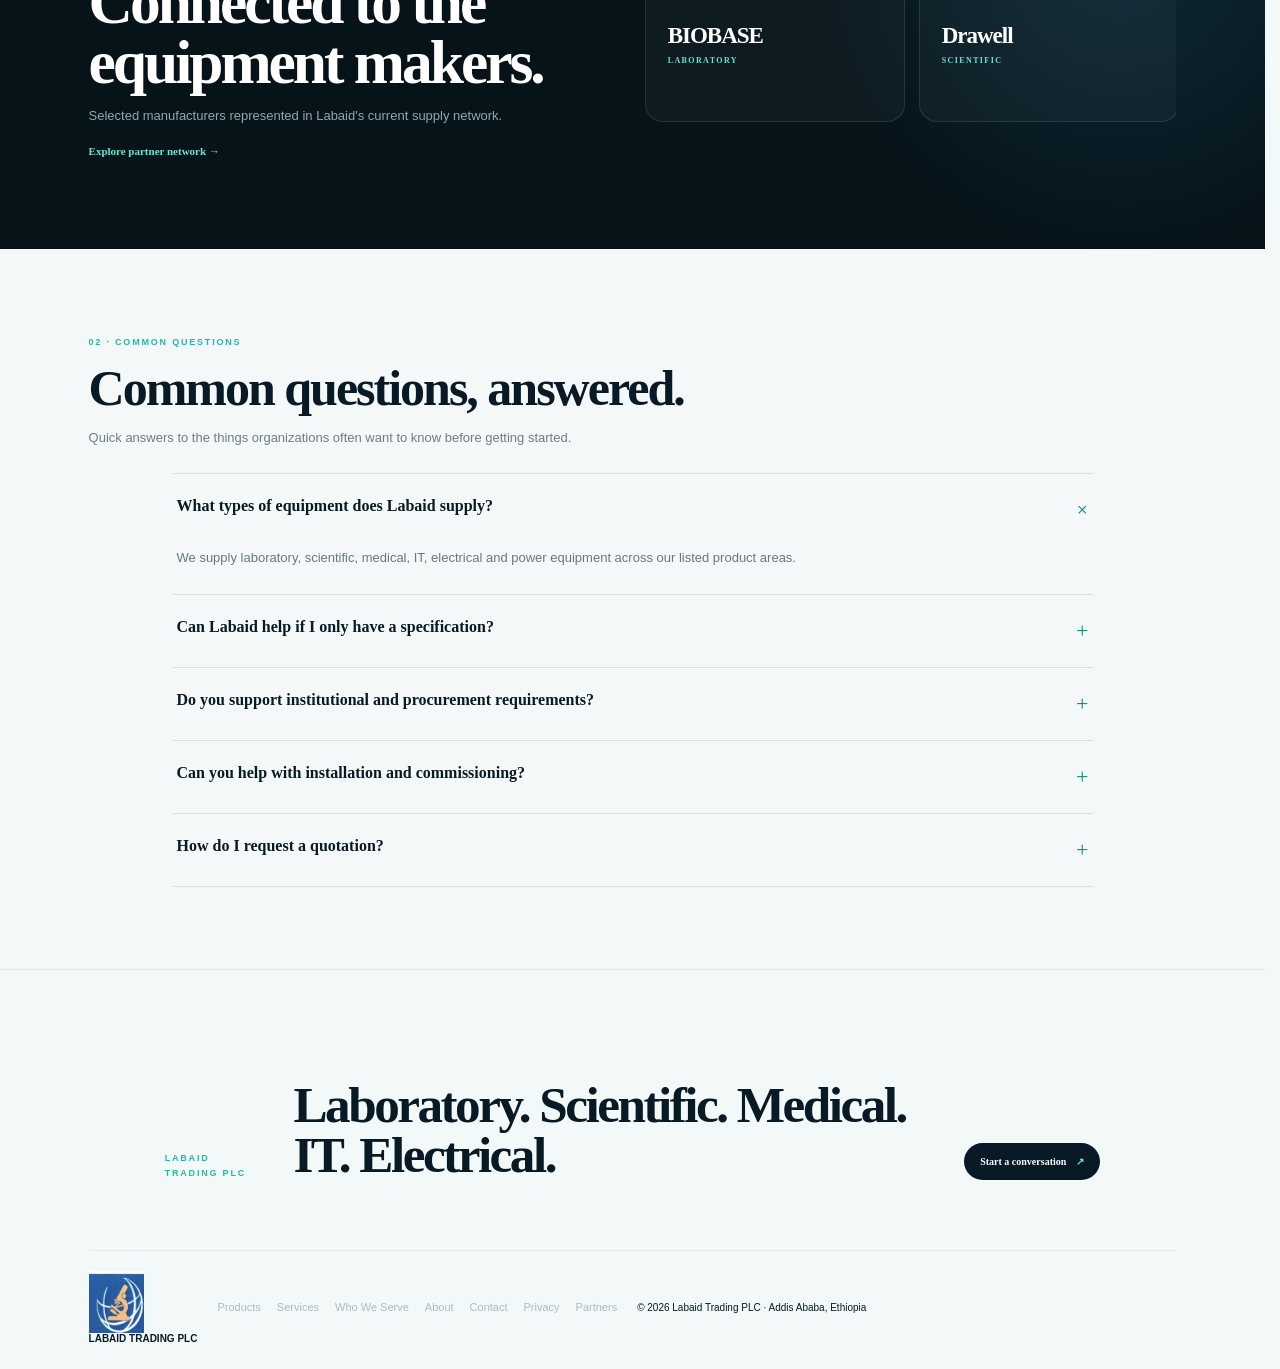
==== commit e028f479: "Apply responsive sci-fi layer to index.html" ====
--- a/index.html
+++ b/index.html
@@ -1,4 +1,4 @@
-<!doctype html><html lang="en"><head><meta charset="UTF-8"><meta name="viewport" content="width=device-width,initial-scale=1"><meta name="description" content="Labaid Trading PLC supplies laboratory, scientific, medical, IT and electrical equipment in Ethiopia."><title>Labaid Trading PLC | Equipment & Technical Solutions</title><link rel="stylesheet" href="styles.css"></head><body><div class="entrance-experience" id="entranceExperience" aria-hidden="true">
+<!doctype html><html lang="en"><head><meta charset="UTF-8"><meta name="viewport" content="width=device-width,initial-scale=1"><meta name="description" content="Labaid Trading PLC supplies laboratory, scientific, medical, IT and electrical equipment in Ethiopia."><title>Labaid Trading PLC | Equipment & Technical Solutions</title><link rel="stylesheet" href="styles.css"><link rel="stylesheet" href="responsive-upgrade.css"></head><body><div class="entrance-experience" id="entranceExperience" aria-hidden="true">
   <div class="entrance-grid"></div><div class="entrance-halo"></div><div class="entrance-orbit entrance-orbit-a"><i></i></div><div class="entrance-orbit entrance-orbit-b"><i></i></div><div class="entrance-orbit entrance-orbit-c"><i></i></div>
   <div class="lab-intro-scene" aria-hidden="true">
     <div class="lab-instrument lab-microscope"><span class="instrument-label">OPTICAL SYSTEM / 01</span><svg viewBox="0 0 220 250" role="presentation"><defs><linearGradient id="metalA" x1="0" y1="0" x2="1" y2="1"><stop stop-color="#e3ffff"/><stop offset=".45" stop-color="#5b9da8"/><stop offset="1" stop-color="#183b4a"/></linearGradient></defs><g fill="none" stroke="url(#metalA)" stroke-linecap="round" stroke-linejoin="round" stroke-width="7"><path d="M82 28l26 12-27 58-26-12z"/><path d="M69 93c-3 29 17 48 44 48 22 0 38-14 42-33"/><path d="M111 141v31"/><path d="M70 171h88"/><path d="M89 171l-9 23h61l-9-23"/><path d="M103 194v15"/><path d="M57 210h99"/><path d="M64 225h87"/><path d="M124 53l20 10"/><path d="M149 63l-12 22"/><path d="M105 140l-22 24"/></g><circle cx="111" cy="141" r="7" fill="#78f3df"/><path d="M20 237h180" stroke="#70e9df" stroke-opacity=".45"/></svg><span class="instrument-base">MICROSCOPY · ANALYSIS</span></div>
--- a/styles.css
+++ b/styles.css
@@ -596,3 +596,30 @@
 .partner-site-link:hover{gap:13px;color:#04595e}
 .partner-site-link span{font-size:16px}
 .partner-card:hover .partner-logo-wrap{border-color:rgba(8,126,128,.22);background:#fff}
+
+
+/* Laboratory-focused cinematic entrance */
+.lab-intro-scene{position:absolute;inset:0;z-index:1;pointer-events:none;perspective:900px;overflow:hidden}
+.lab-instrument{position:absolute;top:50%;width:clamp(125px,19vw,240px);opacity:0;filter:drop-shadow(0 0 24px rgba(76,226,219,.14));animation:labInstrumentIn 1.2s cubic-bezier(.2,.8,.2,1) .3s forwards,labInstrumentFloat 6s ease-in-out 1.5s infinite}
+.lab-instrument svg{display:block;width:100%;height:auto;overflow:visible}
+.lab-microscope{left:clamp(2%,calc(50% - 440px),13%);transform:translateY(-42%) rotateY(18deg);transform-origin:center}
+.lab-flask{right:clamp(2%,calc(50% - 440px),13%);width:clamp(95px,13vw,165px);transform:translateY(-43%) rotateY(-18deg);animation-delay:.55s,1.75s}
+.instrument-label,.instrument-base{display:block;font:800 7px Manrope,Arial,sans-serif;letter-spacing:1.8px;color:rgba(130,236,228,.62);text-align:center}
+.instrument-label{margin-bottom:12px}.instrument-base{margin-top:8px;color:rgba(130,236,228,.42)}
+.lab-molecule{position:absolute;left:50%;top:50%;width:clamp(220px,30vw,360px);height:clamp(220px,30vw,360px);transform:translate(-50%,-50%);opacity:.7;animation:moleculeDrift 12s ease-in-out infinite}
+.lab-molecule:before,.lab-molecule:after{content:"";position:absolute;left:18%;top:52%;width:65%;height:1px;background:linear-gradient(90deg,transparent,rgba(110,244,226,.65),transparent);transform:rotate(35deg)}
+.lab-molecule:after{transform:rotate(-35deg)}
+.lab-molecule i,.lab-molecule b{position:absolute;display:block;width:9px;height:9px;border-radius:50%;background:#b8fff3;box-shadow:0 0 18px 5px rgba(84,239,220,.55);border:1px solid #e0fffb}
+.lab-molecule i:nth-child(1){left:20%;top:47%}.lab-molecule i:nth-child(2){left:47%;top:20%;width:6px;height:6px}.lab-molecule i:nth-child(3){right:17%;top:48%;width:12px;height:12px}.lab-molecule i:nth-child(4){left:47%;bottom:17%;width:7px;height:7px}.lab-molecule i:nth-child(5){left:30%;bottom:30%;width:5px;height:5px}.lab-molecule b{left:48%;top:48%;width:14px;height:14px;background:#50d8cf}
+.lab-readout{position:absolute;left:50%;bottom:18%;transform:translateX(-50%);text-align:center;white-space:nowrap;opacity:0;animation:readoutReveal .8s ease 1.25s forwards}
+.lab-readout span{display:block;color:#5f9da7;font:800 7px Manrope,Arial,sans-serif;letter-spacing:3px;margin-bottom:8px}
+.lab-readout strong{color:#8dbcc2;font:800 7px Manrope,Arial,sans-serif;letter-spacing:1.8px}
+.lab-readout i{font-style:normal;color:#60ead9;font-size:6px;margin:0 5px}
+.entrance-mark{z-index:3}
+.entrance-loading{z-index:4}
+@keyframes labInstrumentIn{from{opacity:0;filter:blur(8px) drop-shadow(0 0 0 rgba(76,226,219,0));translate:0 18px}to{opacity:.82;filter:blur(0) drop-shadow(0 0 24px rgba(76,226,219,.14));translate:0 0}}
+@keyframes labInstrumentFloat{0%,100%{margin-top:0}50%{margin-top:-9px}}
+@keyframes moleculeDrift{0%,100%{rotate:0deg;scale:1}50%{rotate:9deg;scale:1.04}}
+@keyframes readoutReveal{to{opacity:.82}}
+@media(max-width:700px){.lab-microscope{left:-6%;top:39%;width:clamp(105px,29vw,160px);opacity:.42!important}.lab-flask{right:-5%;top:40%;width:clamp(85px,23vw,130px);opacity:.48!important}.lab-molecule{width:70vw;height:70vw;top:44%;opacity:.4}.lab-readout{bottom:20%;width:100%;white-space:normal}.lab-readout strong{font-size:6px;letter-spacing:1px}.entrance-mark{margin-top:-12px}.entrance-mark em{max-width:280px;line-height:1.8;margin-left:auto;margin-right:auto}.instrument-label,.instrument-base{font-size:6px;letter-spacing:1px}}
+@media(prefers-reduced-motion:reduce){.lab-instrument,.lab-molecule,.lab-readout{animation:none;opacity:.55;translate:0 0}}
--- a/responsive-upgrade.css
+++ b/responsive-upgrade.css
@@ -0,0 +1,233 @@
+/* Outcome Platform — responsive sci-fi system upgrade
+   Additive layer: preserves existing page content and application behavior. */
+:root {
+  --upgrade-bg: #061923;
+  --upgrade-panel: rgba(10, 35, 46, .78);
+  --upgrade-line: rgba(91, 226, 215, .20);
+  --upgrade-glow: #55decf;
+  --upgrade-blue: #3b9bd6;
+  --upgrade-radius: 22px;
+}
+html { width: 100%; max-width: 100%; overflow-x: clip; }
+body { width: 100%; max-width: 100%; overflow-x: clip; }
+img, svg, video, canvas, iframe { max-width: 100%; }
+img { height: auto; }
+button, a, input, select, textarea { -webkit-tap-highlight-color: transparent; }
+button, input, select, textarea { max-width: 100%; }
+a, button { touch-action: manipulation; }
+:focus-visible { outline: 2px solid var(--upgrade-glow); outline-offset: 4px; }
+::selection { color: #04191d; background: #7af4e5; }
+
+/* Cohesive, premium scientific finish */
+.nav {
+  border-bottom-color: var(--upgrade-line);
+  box-shadow: 0 10px 34px rgba(0, 0, 0, .16);
+}
+.nav, .announcement { backdrop-filter: blur(18px); -webkit-backdrop-filter: blur(18px); }
+.primary, .nav-cta, .text-link, .product-link, .filter button,
+.product-category-nav a, .product-category-nav button {
+  transition: transform .22s ease, box-shadow .22s ease, border-color .22s ease, background .22s ease, color .22s ease;
+}
+.primary:hover, .nav-cta:hover { box-shadow: 0 0 0 1px rgba(85,222,207,.22), 0 12px 34px rgba(40,205,190,.18); }
+.product-card, .service-card, .sector-grid > div, .contact-details > div,
+.category-card, .partner-card, .quick-card, .service-detail-card {
+  transition: border-color .25s ease, box-shadow .25s ease, transform .25s ease;
+}
+.product-card:hover, .service-card:hover, .sector-grid > div:hover,
+.contact-details > div:hover, .category-card:hover, .partner-card:hover,
+.quick-card:hover, .service-detail-card:hover {
+  border-color: rgba(85,222,207,.38);
+  box-shadow: 0 18px 48px rgba(0,0,0,.13), 0 0 26px rgba(85,222,207,.055);
+}
+.page-hero, .hero, .header-cinema, .company-intro, .presentation-stage {
+  isolation: isolate;
+}
+.page-hero:before, .hero:before {
+  content: "";
+  position: absolute;
+  inset: 0;
+  z-index: -1;
+  pointer-events: none;
+  background-image: linear-gradient(rgba(110,235,224,.035) 1px, transparent 1px), linear-gradient(90deg, rgba(110,235,224,.035) 1px, transparent 1px);
+  background-size: 54px 54px;
+  mask-image: linear-gradient(to bottom right, #000, transparent 85%);
+}
+.eyebrow { line-height: 1.6; }
+h1, h2, h3, p { overflow-wrap: anywhere; }
+input, textarea, select { min-width: 0; }
+textarea { max-width: 100%; }
+footer { flex-wrap: wrap; }
+
+/* Wide tablets and small laptops */
+@media (max-width: 1024px) {
+  .nav { gap: 14px; }
+  .nav nav { gap: 16px; }
+  .hero, .home-hero { gap: 28px; }
+  .intro, .sectors { gap: 38px; }
+  .about { gap: 35px; }
+  .page-section { padding-top: 76px; padding-bottom: 76px; }
+  .product-grid { grid-template-columns: repeat(2, minmax(0, 1fr)); }
+  .visual-strip { grid-template-columns: repeat(2, minmax(0, 1fr)); }
+  .visual-tile:first-child { grid-column: 1 / -1; }
+}
+
+/* Mobile navigation and layouts */
+@media (max-width: 850px) {
+  .nav { position: sticky; top: 0; min-height: 68px; height: auto; padding: 10px 18px !important; gap: 10px; }
+  .nav .brand { min-width: 0; flex: 1 1 auto; }
+  .brand-logo { max-width: min(38vw, 150px); height: 46px !important; object-fit: contain; }
+  .brand > span { font-size: 14px; white-space: nowrap; }
+  .brand small { font-size: 7px; letter-spacing: 1.2px; }
+  .nav-menu { display: inline-flex !important; flex: 0 0 44px; width: 44px; height: 44px; min-width: 44px; min-height: 44px; align-items: center; justify-content: center; cursor: pointer; }
+  .nav-cta { display: none !important; }
+  .nav nav, .nav-open nav { display: none; }
+  .nav.mobile-nav-open nav, .mobile-nav-open .nav nav, .nav.nav-open nav {
+    display: flex !important;
+    position: absolute;
+    top: calc(100% + 8px);
+    left: 12px;
+    right: 12px;
+    max-height: min(72dvh, 560px);
+    overflow-y: auto;
+    overscroll-behavior: contain;
+    flex-direction: column;
+    align-items: stretch;
+    gap: 4px;
+    padding: 12px;
+    border: 1px solid rgba(85,222,207,.25);
+    border-radius: 18px;
+    background: rgba(4, 20, 29, .98);
+    box-shadow: 0 24px 70px rgba(0,0,0,.38), 0 0 32px rgba(85,222,207,.08);
+    z-index: 1200;
+  }
+  .nav.mobile-nav-open nav a, .mobile-nav-open .nav nav a, .nav.nav-open nav a,
+  .nav.mobile-nav-open .nav-mega-trigger, .mobile-nav-open .nav .nav-mega-trigger, .nav.nav-open .nav-mega-trigger {
+    display: flex;
+    width: 100%;
+    min-height: 46px;
+    align-items: center;
+    padding: 12px 14px;
+    border-radius: 10px;
+    color: #eefafa;
+    text-align: left;
+  }
+  .nav nav a:hover, .nav nav a:focus-visible { background: rgba(85,222,207,.09); }
+  .nav-products-wrap { width: 100%; }
+  .mega-menu { position: static !important; width: 100% !important; max-width: 100% !important; max-height: none !important; overflow: visible !important; margin-top: 6px; }
+  .mega-links { grid-template-columns: 1fr 1fr !important; }
+  .mega-intro, .mega-live { display: none !important; }
+  .hero, .home-hero { min-height: auto; grid-template-columns: minmax(0,1fr); padding: 70px 6% 60px; }
+  .hero-panel { display: none; }
+  .header-cinema { min-height: 0; }
+  .header-cinema-content { width: 100%; max-width: 100%; }
+  .header-cinema-info { grid-template-columns: 1fr !important; gap: 10px; }
+  .header-cinema-info > div { min-width: 0; }
+  .header-cinema-lead { max-width: 100%; }
+  .intro, .sectors, .cta, .page-contact, .company-intro { grid-template-columns: minmax(0,1fr) !important; }
+  .product-grid, .service-grid { grid-template-columns: repeat(2, minmax(0,1fr)); }
+  .section-head { align-items: flex-start; }
+  .filter { justify-content: flex-start; }
+  .about { grid-template-columns: minmax(0,1fr); padding: 38px; }
+  .about-mark { width: 110px; height: 110px; font-size: 58px; }
+  .cta form { grid-template-columns: minmax(0,1fr) minmax(0,1fr); }
+  .page-hero { min-height: 360px; padding: 70px 6%; }
+  .page-hero h1 { font-size: clamp(38px, 8vw, 60px); letter-spacing: -2px; }
+  .presentation-stage { min-height: 0; }
+  .presentation-slide { grid-template-columns: minmax(0,1fr) !important; }
+  .slide-visual { min-height: 240px; }
+  .slide-copy { min-width: 0; }
+  .catalogue-tools { align-items: stretch; }
+  .search-box { width: 100%; min-width: 0; max-width: none; }
+  .product-category-nav { max-width: 100%; }
+  .page-contact > *, .cta > *, .about > *, .intro > *, .sectors > * { min-width: 0; }
+}
+
+/* Phones */
+@media (max-width: 600px) {
+  body { font-size: 15px; }
+  .announcement { padding: 9px 14px; font-size: 9px; line-height: 1.5; text-align: center; }
+  .announcement a { display: inline-block; margin-left: 5px; }
+  .nav { padding: 8px 12px !important; }
+  .brand-logo { height: 40px !important; max-width: 33vw; }
+  .brand > span { font-size: 12px; }
+  .brand small { font-size: 6px; letter-spacing: .9px; }
+  .hero, .home-hero { padding: 54px 20px 48px; }
+  .hero h1, .home-hero h1 { font-size: clamp(37px, 11vw, 54px); line-height: 1.02; letter-spacing: -2px; }
+  .hero p, .page-hero p, .header-cinema-lead { font-size: 14px; line-height: 1.7; }
+  .hero-actions { display: flex; flex-wrap: wrap; align-items: stretch; gap: 10px; }
+  .hero-actions > a { justify-content: center; min-height: 46px; }
+  .hero-proof { gap: 9px; margin-top: 30px; font-size: 9px; }
+  .header-cinema-content { padding: 56px 20px 68px !important; }
+  .header-cinema-brandline { font-size: 8px; letter-spacing: 1px; }
+  .header-cinema-info { gap: 8px; margin-top: 20px; }
+  .header-cinema-info > div { padding: 10px 12px; border-radius: 12px; }
+  .header-cinema-info a { overflow-wrap: anywhere; }
+  .header-cinema-meta { left: 20px; right: 20px; bottom: 22px; font-size: 8px; }
+  .header-cinema-scroll { display: none; }
+  .header-cinema-dots { bottom: 18px; }
+  .intro, .products, .services, .sectors, .page-section, .presentation { padding: 58px 20px; }
+  .section-head { gap: 18px; margin-bottom: 24px; }
+  .section-head h2, .intro h2, .sector-intro h2, .about h2, .cta h2 { font-size: clamp(28px, 8vw, 40px); letter-spacing: -1.4px; }
+  .product-grid, .service-grid, .sector-grid, .category-grid, .product-category-nav { grid-template-columns: minmax(0,1fr) !important; }
+  .product-card { border-radius: 18px; }
+  .product-visual { height: 175px; }
+  .product-body { padding: 17px; }
+  .visual-strip { display: grid; grid-template-columns: minmax(0,1fr); gap: 12px; padding: 0 20px 58px; }
+  .visual-tile, .visual-tile:first-child { grid-column: auto; min-height: 220px; }
+  .services { padding-top: 60px; padding-bottom: 60px; }
+  .service-card { min-height: 0; padding: 22px; }
+  .sectors { gap: 28px; }
+  .sector-grid > div { padding: 18px; }
+  .about { margin: 0 14px 55px; padding: 28px 22px; border-radius: 22px; }
+  .about-mark { width: 86px; height: 86px; border-radius: 24px; font-size: 46px; }
+  .about-points { gap: 7px; }
+  .about-points span { font-size: 9px; }
+  .cta { margin: 0 14px 55px; padding: 28px 20px; border-radius: 22px; gap: 24px; }
+  .cta form { grid-template-columns: minmax(0,1fr); }
+  .cta textarea, .cta .primary { grid-column: auto; }
+  .page-hero { min-height: 310px; padding: 58px 20px; }
+  .page-hero h1 { font-size: clamp(36px, 10vw, 50px); letter-spacing: -1.8px; }
+  .page-contact { padding: 48px 20px; gap: 30px; }
+  .contact-details > div { overflow-wrap: anywhere; }
+  .presentation { padding: 58px 20px; }
+  .presentation-head { align-items: flex-start; flex-direction: column; gap: 18px; }
+  .presentation-stage { border-radius: 18px; }
+  .slide-visual { min-height: 205px; padding: 22px; }
+  .slide-copy { padding: 25px 20px; }
+  .slide-copy h3 { font-size: 26px; }
+  .slide-progress { display: flex; max-width: 100%; overflow-x: auto; }
+  .catalogue-tools { gap: 10px; }
+  .search-box { height: 48px; }
+  .product-category-nav { display: flex !important; flex-direction: row; overflow-x: auto; padding-bottom: 6px; }
+  .product-category-nav > * { flex: 0 0 auto; white-space: nowrap; }
+  .catalogue-status { align-items: flex-start; flex-direction: column; gap: 10px; }
+  .product-photo { height: 190px; object-fit: contain; }
+  .modal-backdrop { padding: 12px; }
+  .modal { max-height: calc(100dvh - 24px); overflow-y: auto; padding: 27px 20px; border-radius: 20px; }
+  .modal h2 { font-size: 25px; }
+  footer { padding: 24px 20px; gap: 18px; }
+  .footer-links { display: flex; flex-wrap: wrap; gap: 12px 16px; }
+  .footer-bottom { gap: 16px; }
+  .mega-links { grid-template-columns: minmax(0,1fr) !important; }
+  .quick-grid { grid-template-columns: minmax(0,1fr) !important; }
+  .service-detail-grid { grid-template-columns: minmax(0,1fr) !important; }
+  .company-intro-visual { height: 280px; }
+  .presentation-stage { min-height: 0 !important; }
+  .presentation-slide { position: relative; }
+}
+
+/* Extra narrow phones */
+@media (max-width: 380px) {
+  .nav { gap: 6px; }
+  .brand-logo { max-width: 29vw; }
+  .brand > span { font-size: 11px; }
+  .nav-menu { flex-basis: 40px; width: 40px; min-width: 40px; height: 40px; min-height: 40px; }
+  .hero h1, .home-hero h1 { font-size: 36px; }
+  .primary, .secondary { padding: 12px 14px; font-size: 11px; }
+  .header-cinema-content { padding-left: 16px !important; padding-right: 16px !important; }
+}
+
+/* Accessibility: avoid large animation costs and respect system preferences */
+@media (prefers-reduced-motion: reduce) {
+  *, *::before, *::after { scroll-behavior: auto !important; animation-duration: .01ms !important; animation-iteration-count: 1 !important; transition-duration: .01ms !important; }
+}
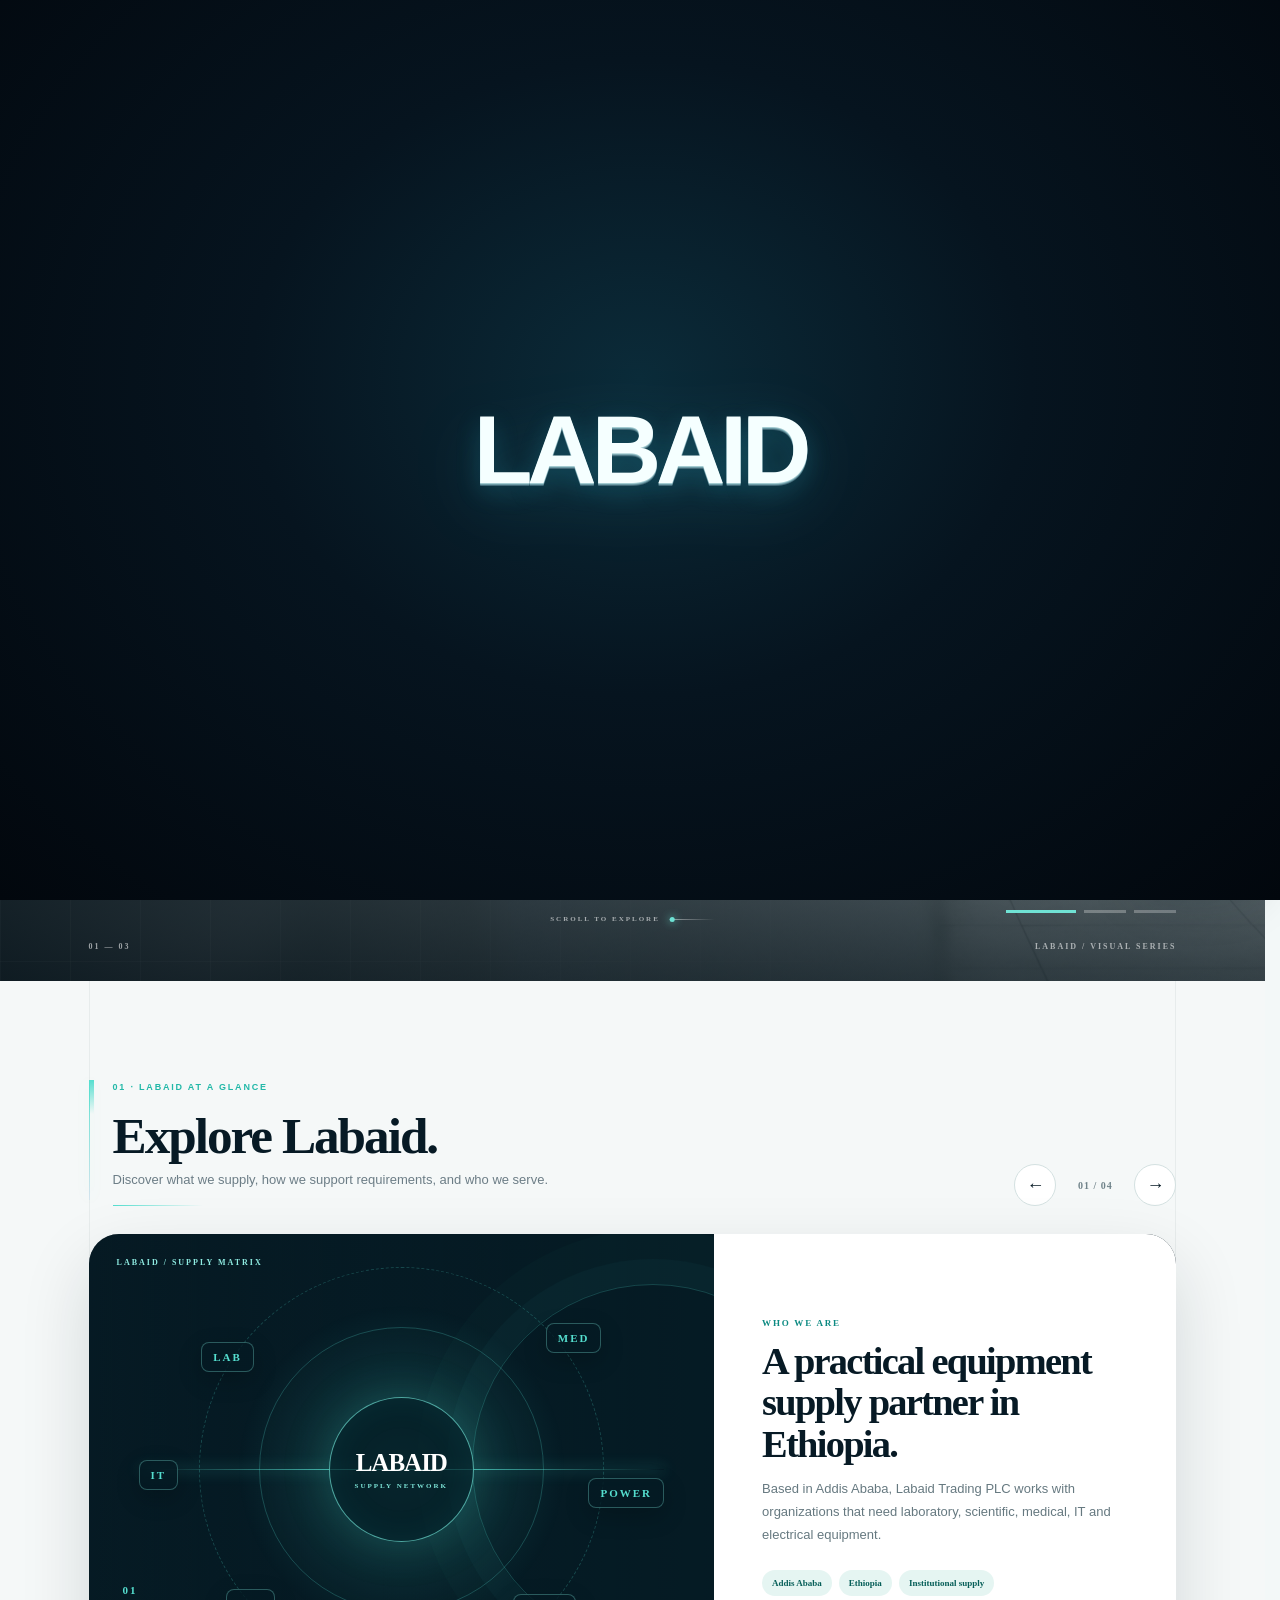
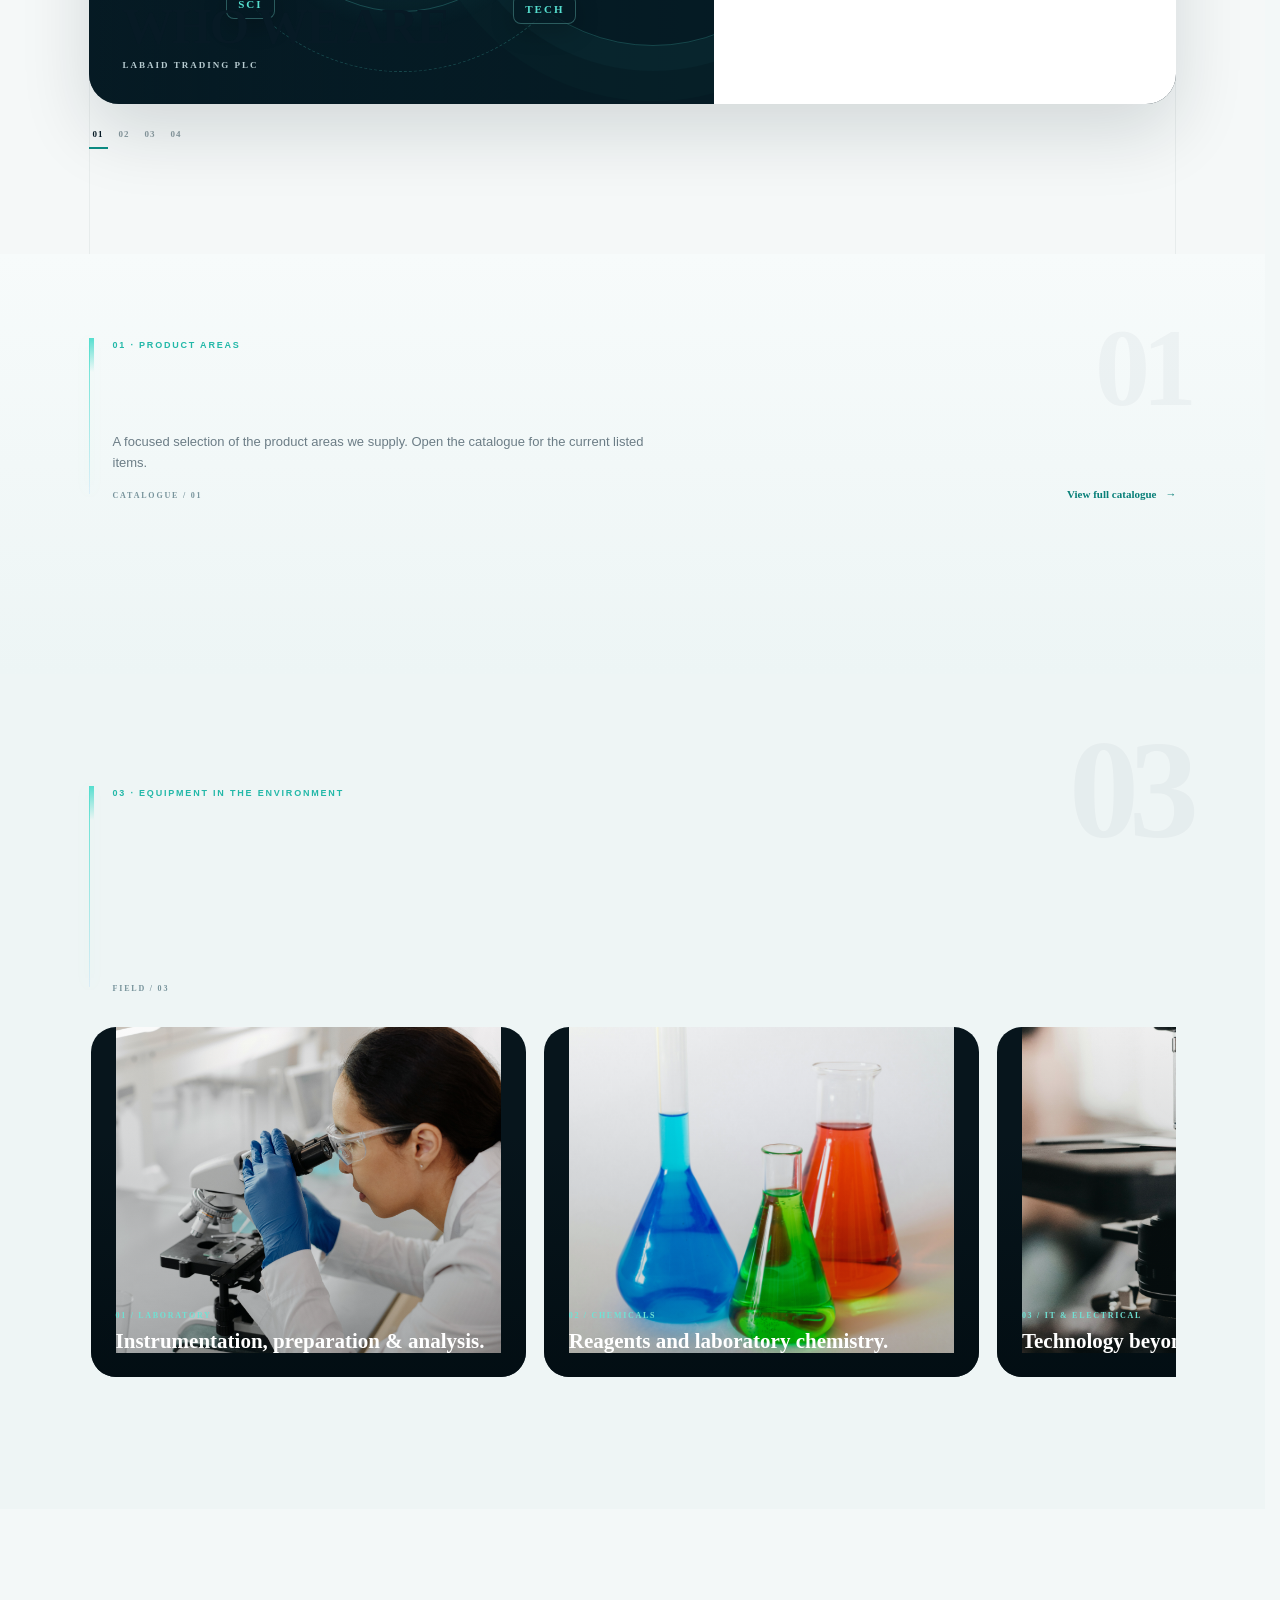
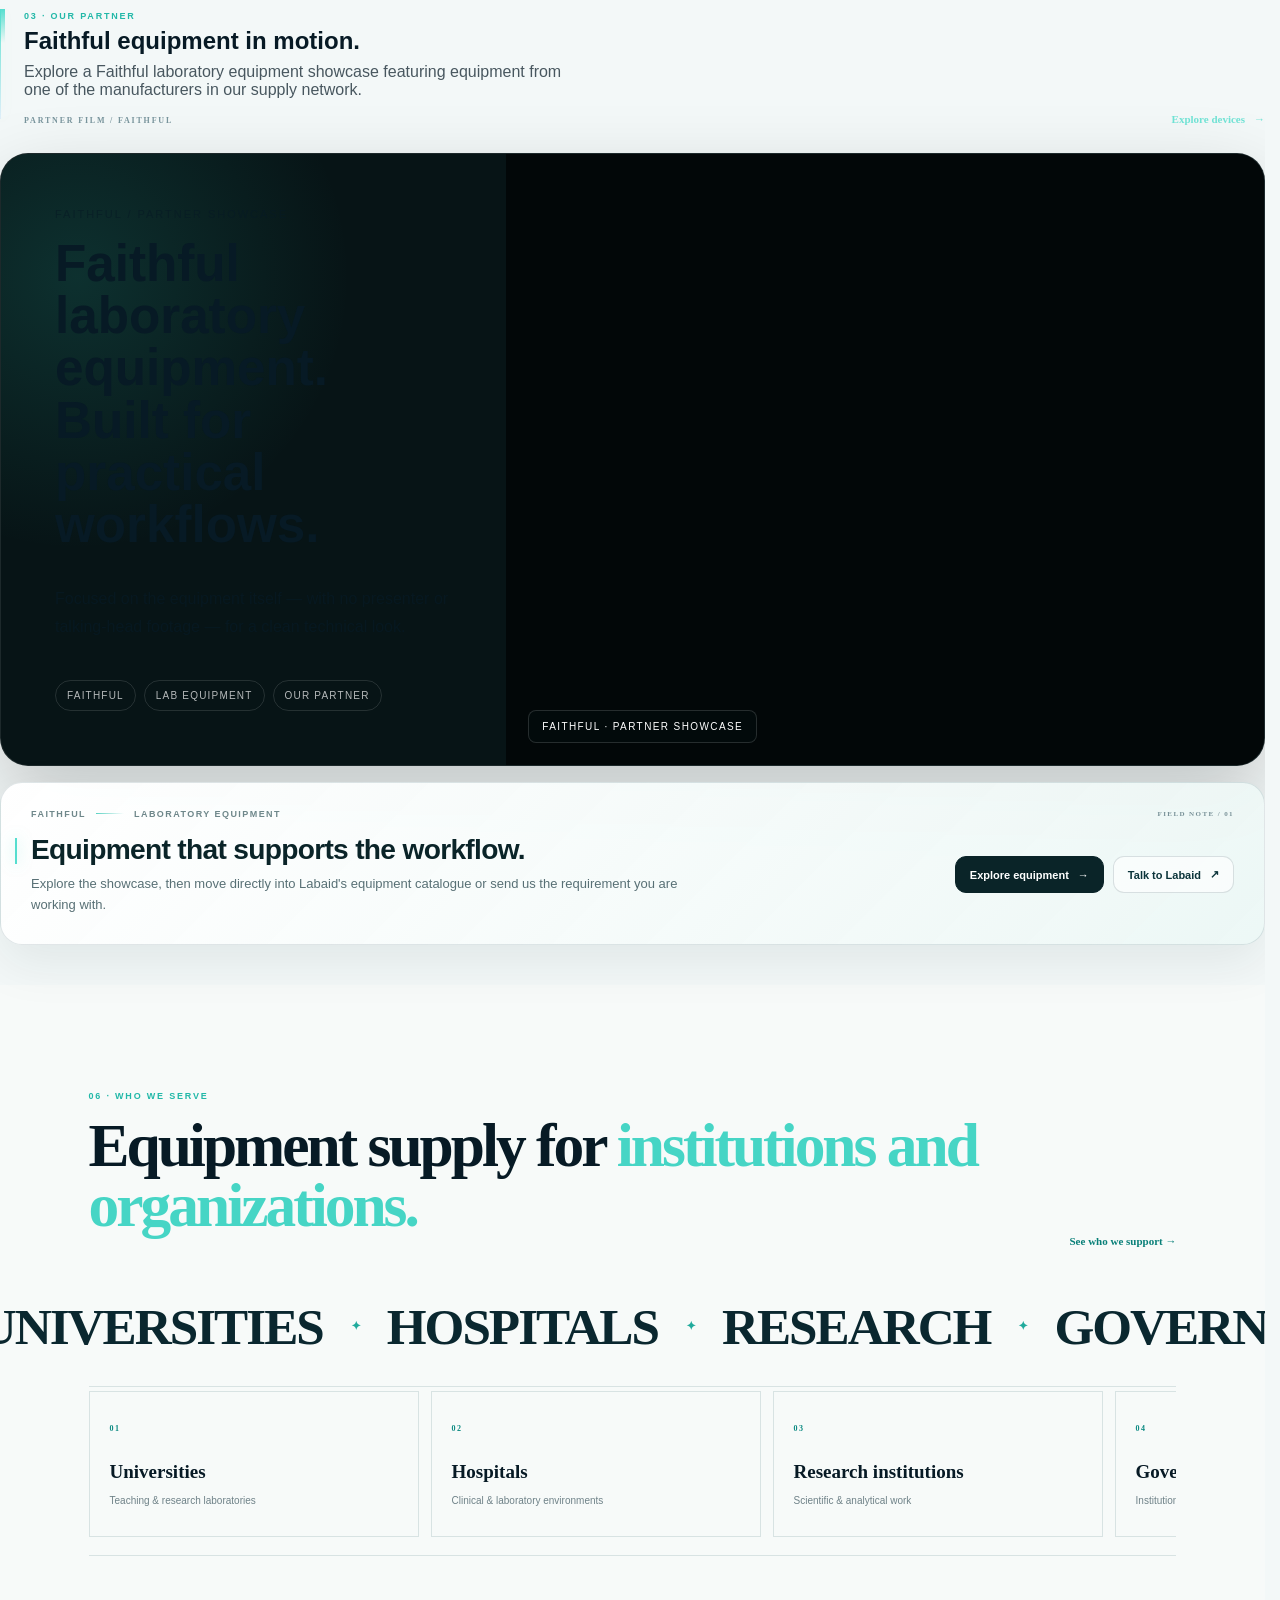
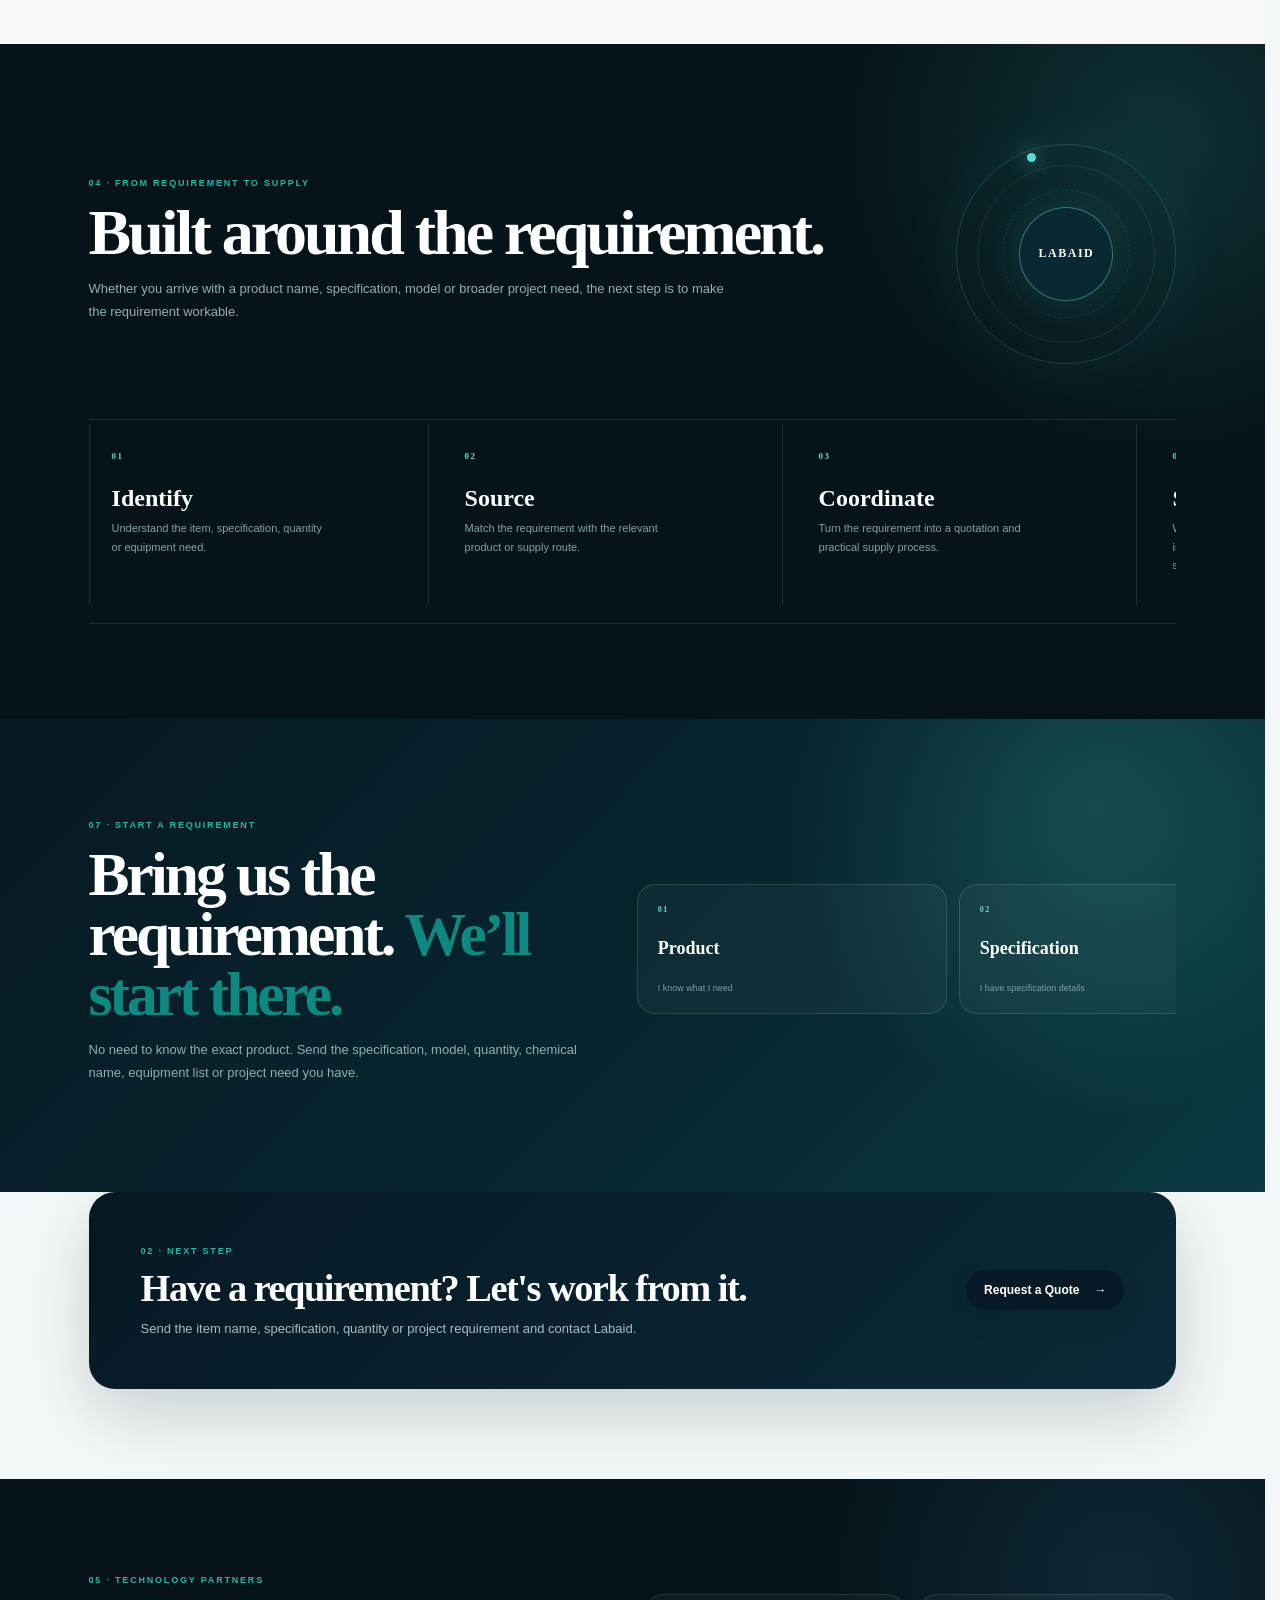
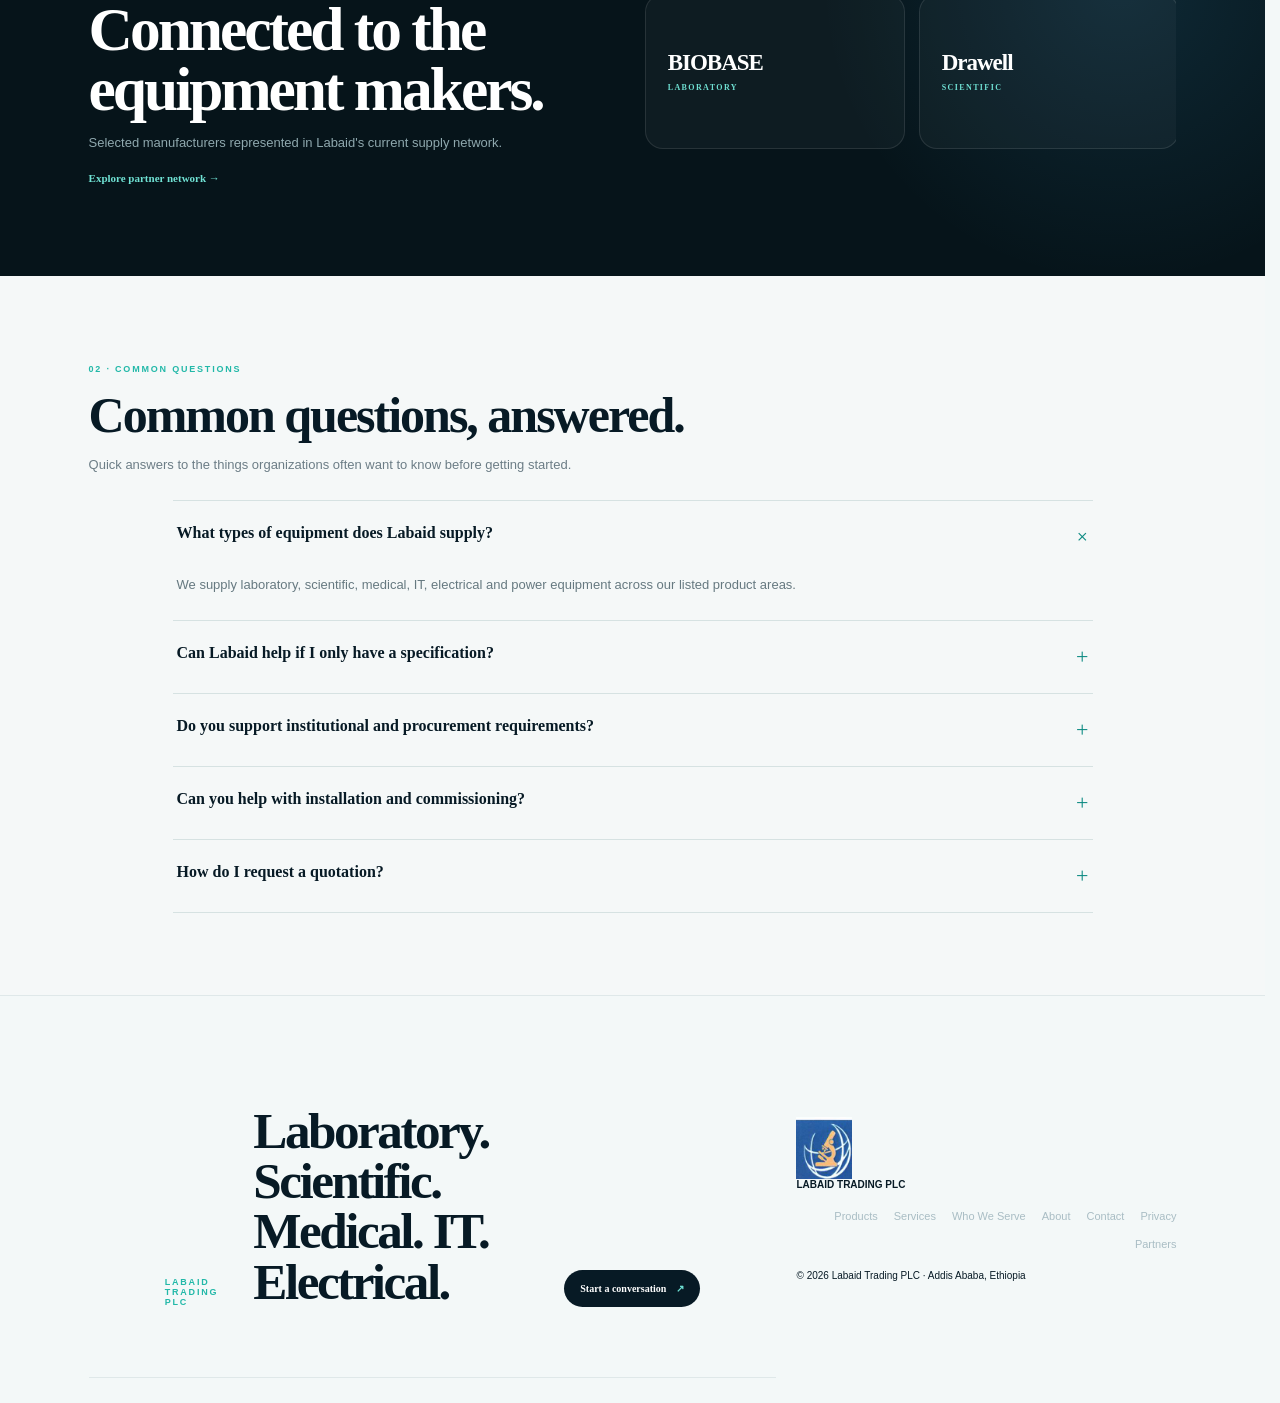
==== commit f8bc63bf: "Simplify Outcome Platform loading screen to LABAID only" ====
--- a/index.html
+++ b/index.html
@@ -1,14 +1,5 @@
-<!doctype html><html lang="en"><head><meta charset="UTF-8"><meta name="viewport" content="width=device-width,initial-scale=1"><meta name="description" content="Labaid Trading PLC supplies laboratory, scientific, medical, IT and electrical equipment in Ethiopia."><title>Labaid Trading PLC | Equipment & Technical Solutions</title><link rel="stylesheet" href="styles.css"><link rel="stylesheet" href="responsive-upgrade.css"></head><body><div class="entrance-experience" id="entranceExperience" aria-hidden="true">
-  <div class="entrance-grid"></div><div class="entrance-halo"></div><div class="entrance-orbit entrance-orbit-a"><i></i></div><div class="entrance-orbit entrance-orbit-b"><i></i></div><div class="entrance-orbit entrance-orbit-c"><i></i></div>
-  <div class="lab-intro-scene" aria-hidden="true">
-    <div class="lab-instrument lab-microscope"><span class="instrument-label">OPTICAL SYSTEM / 01</span><svg viewBox="0 0 220 250" role="presentation"><defs><linearGradient id="metalA" x1="0" y1="0" x2="1" y2="1"><stop stop-color="#e3ffff"/><stop offset=".45" stop-color="#5b9da8"/><stop offset="1" stop-color="#183b4a"/></linearGradient></defs><g fill="none" stroke="url(#metalA)" stroke-linecap="round" stroke-linejoin="round" stroke-width="7"><path d="M82 28l26 12-27 58-26-12z"/><path d="M69 93c-3 29 17 48 44 48 22 0 38-14 42-33"/><path d="M111 141v31"/><path d="M70 171h88"/><path d="M89 171l-9 23h61l-9-23"/><path d="M103 194v15"/><path d="M57 210h99"/><path d="M64 225h87"/><path d="M124 53l20 10"/><path d="M149 63l-12 22"/><path d="M105 140l-22 24"/></g><circle cx="111" cy="141" r="7" fill="#78f3df"/><path d="M20 237h180" stroke="#70e9df" stroke-opacity=".45"/></svg><span class="instrument-base">MICROSCOPY · ANALYSIS</span></div>
-    <div class="lab-instrument lab-flask"><span class="instrument-label">CHEMISTRY / 02</span><svg viewBox="0 0 150 210" role="presentation"><defs><linearGradient id="glassA" x1="0" y1="0" x2="1" y2="1"><stop stop-color="#d5ffff" stop-opacity=".9"/><stop offset="1" stop-color="#5ee4db" stop-opacity=".25"/></linearGradient></defs><g fill="none" stroke="url(#glassA)" stroke-width="4" stroke-linejoin="round"><path d="M57 18h36M64 18v57L25 153a18 18 0 0 0 16 27h68a18 18 0 0 0 16-27L86 75V18"/><path d="M39 143q36 17 72 0"/></g><path d="M39 143q36 17 72 0l14 18a13 13 0 0 1-12 19H41a13 13 0 0 1-12-19z" fill="#41d9cf" fill-opacity=".24"/><circle cx="62" cy="157" r="3" fill="#a4fff1"/><circle cx="83" cy="168" r="2.5" fill="#a4fff1"/><circle cx="94" cy="151" r="2" fill="#a4fff1"/></svg><span class="instrument-base">REAGENTS · PREPARATION</span></div>
-    <div class="lab-molecule"><i></i><i></i><i></i><i></i><i></i><b></b></div>
-    <div class="lab-readout"><span>LAB SYSTEMS</span><strong>OPTICS <i>●</i> CHEMISTRY <i>●</i> PRECISION</strong></div>
-  </div>
-  <div class="entrance-line"></div>
-  <div class="entrance-mark"><span>LABAID</span><small>TRADING PLC</small><em>LABORATORY · SCIENTIFIC · MEDICAL · IT · ELECTRICAL</em></div><div class="entrance-scan"></div><div class="entrance-loading"><i></i><span>CALIBRATING LAB SYSTEMS</span></div>
-  <div class="entrance-meta"><span>LABORATORY · SCIENTIFIC · MEDICAL · IT · ELECTRICAL</span><span>ADDIS ABABA · ETHIOPIA</span></div>
+<!doctype html><html lang="en"><head><meta charset="UTF-8"><meta name="viewport" content="width=device-width,initial-scale=1"><meta name="description" content="Labaid Trading PLC supplies laboratory, scientific, medical, IT and electrical equipment in Ethiopia."><title>Labaid Trading PLC | Equipment & Technical Solutions</title><link rel="stylesheet" href="styles.css"></head><body><div class="entrance-experience" id="entranceExperience" aria-hidden="true">
+  <div class="entrance-mark"><span>LABAID</span></div>
 </div><div class="site-progress" aria-hidden="true"><span></span></div><div class="cursor-spot" aria-hidden="true"></div>
 <div class="announcement">LABORATORY · SCIENTIFIC · MEDICAL · IT · ELECTRICAL <a href="contact.html">Start a requirement →</a></div>
 <header class="nav"><a class="brand" href="index.html"><img class="brand-logo" src="labaid-logo.svg" alt="Labaid Trading PLC logo"><span>LABAID <small>TRADING PLC</small></span></a><nav>
--- a/styles.css
+++ b/styles.css
@@ -623,3 +623,39 @@
 @keyframes readoutReveal{to{opacity:.82}}
 @media(max-width:700px){.lab-microscope{left:-6%;top:39%;width:clamp(105px,29vw,160px);opacity:.42!important}.lab-flask{right:-5%;top:40%;width:clamp(85px,23vw,130px);opacity:.48!important}.lab-molecule{width:70vw;height:70vw;top:44%;opacity:.4}.lab-readout{bottom:20%;width:100%;white-space:normal}.lab-readout strong{font-size:6px;letter-spacing:1px}.entrance-mark{margin-top:-12px}.entrance-mark em{max-width:280px;line-height:1.8;margin-left:auto;margin-right:auto}.instrument-label,.instrument-base{font-size:6px;letter-spacing:1px}}
 @media(prefers-reduced-motion:reduce){.lab-instrument,.lab-molecule,.lab-readout{animation:none;opacity:.55;translate:0 0}}
+
+
+/* === Labaid horizontal navigation improvements === */
+/* Product-area cards form a sideways rail while the page itself remains vertically scrollable. */
+.home-categories .category-grid {
+  display: flex !important;
+  flex-wrap: nowrap !important;
+  gap: 18px;
+  max-width: 100%;
+  overflow-x: auto;
+  overflow-y: hidden;
+  padding: 8px 4px 22px;
+  scroll-snap-type: x mandatory;
+  scroll-padding-inline: 4px;
+  -webkit-overflow-scrolling: touch;
+  overscroll-behavior-x: contain;
+  scrollbar-width: thin;
+  scrollbar-color: rgba(74,205,194,.7) rgba(125,155,165,.14);
+}
+.home-categories .category-grid > * {
+  flex: 0 0 clamp(250px, 29vw, 350px);
+  min-width: 0;
+  scroll-snap-align: start;
+}
+.home-categories .category-grid::-webkit-scrollbar { height: 9px; }
+.home-categories .category-grid::-webkit-scrollbar-track {
+  background: rgba(125,155,165,.14);
+  border-radius: 99px;
+}
+.home-categories .category-grid::-webkit-scrollbar-thumb {
+  background: rgba(74,205,194,.7);
+  border-radius: 99px;
+}
+@media (max-width: 560px) {
+  .home-categories .category-grid > * { flex-basis: 82%; }
+}
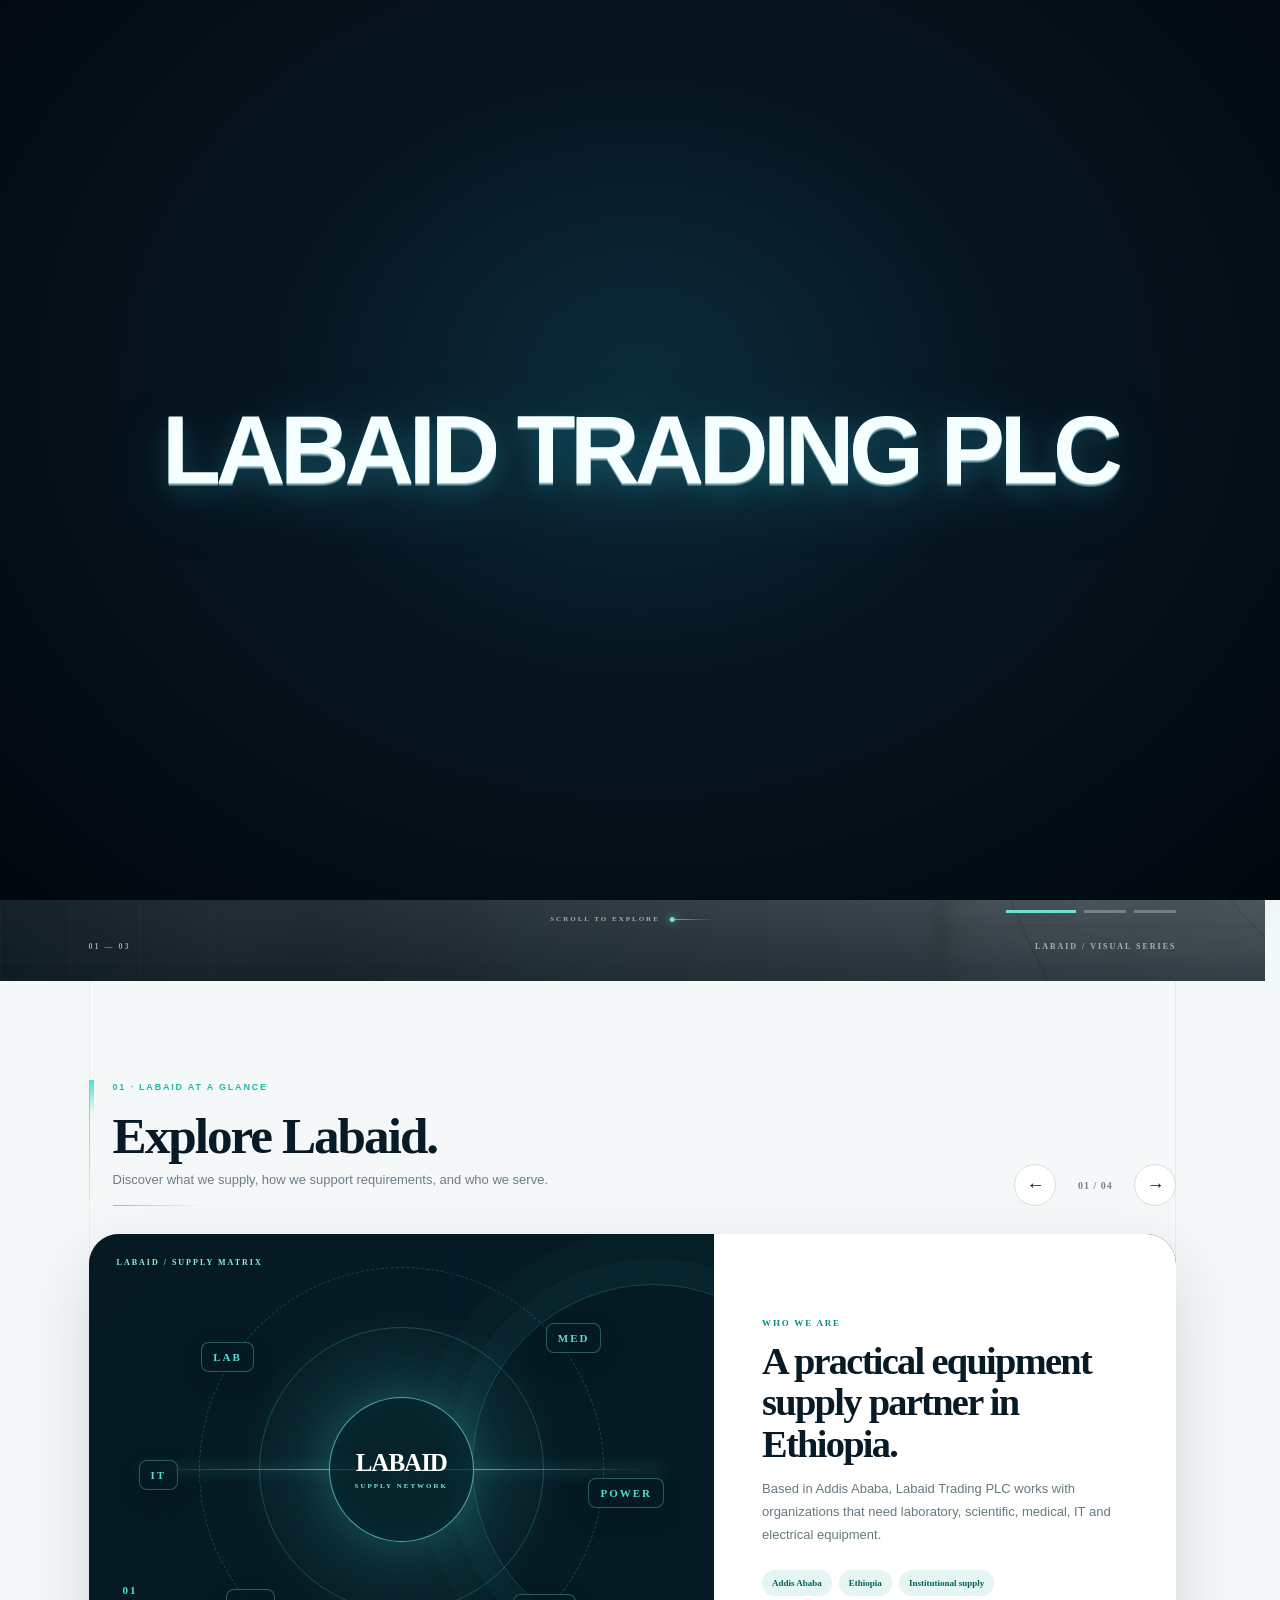
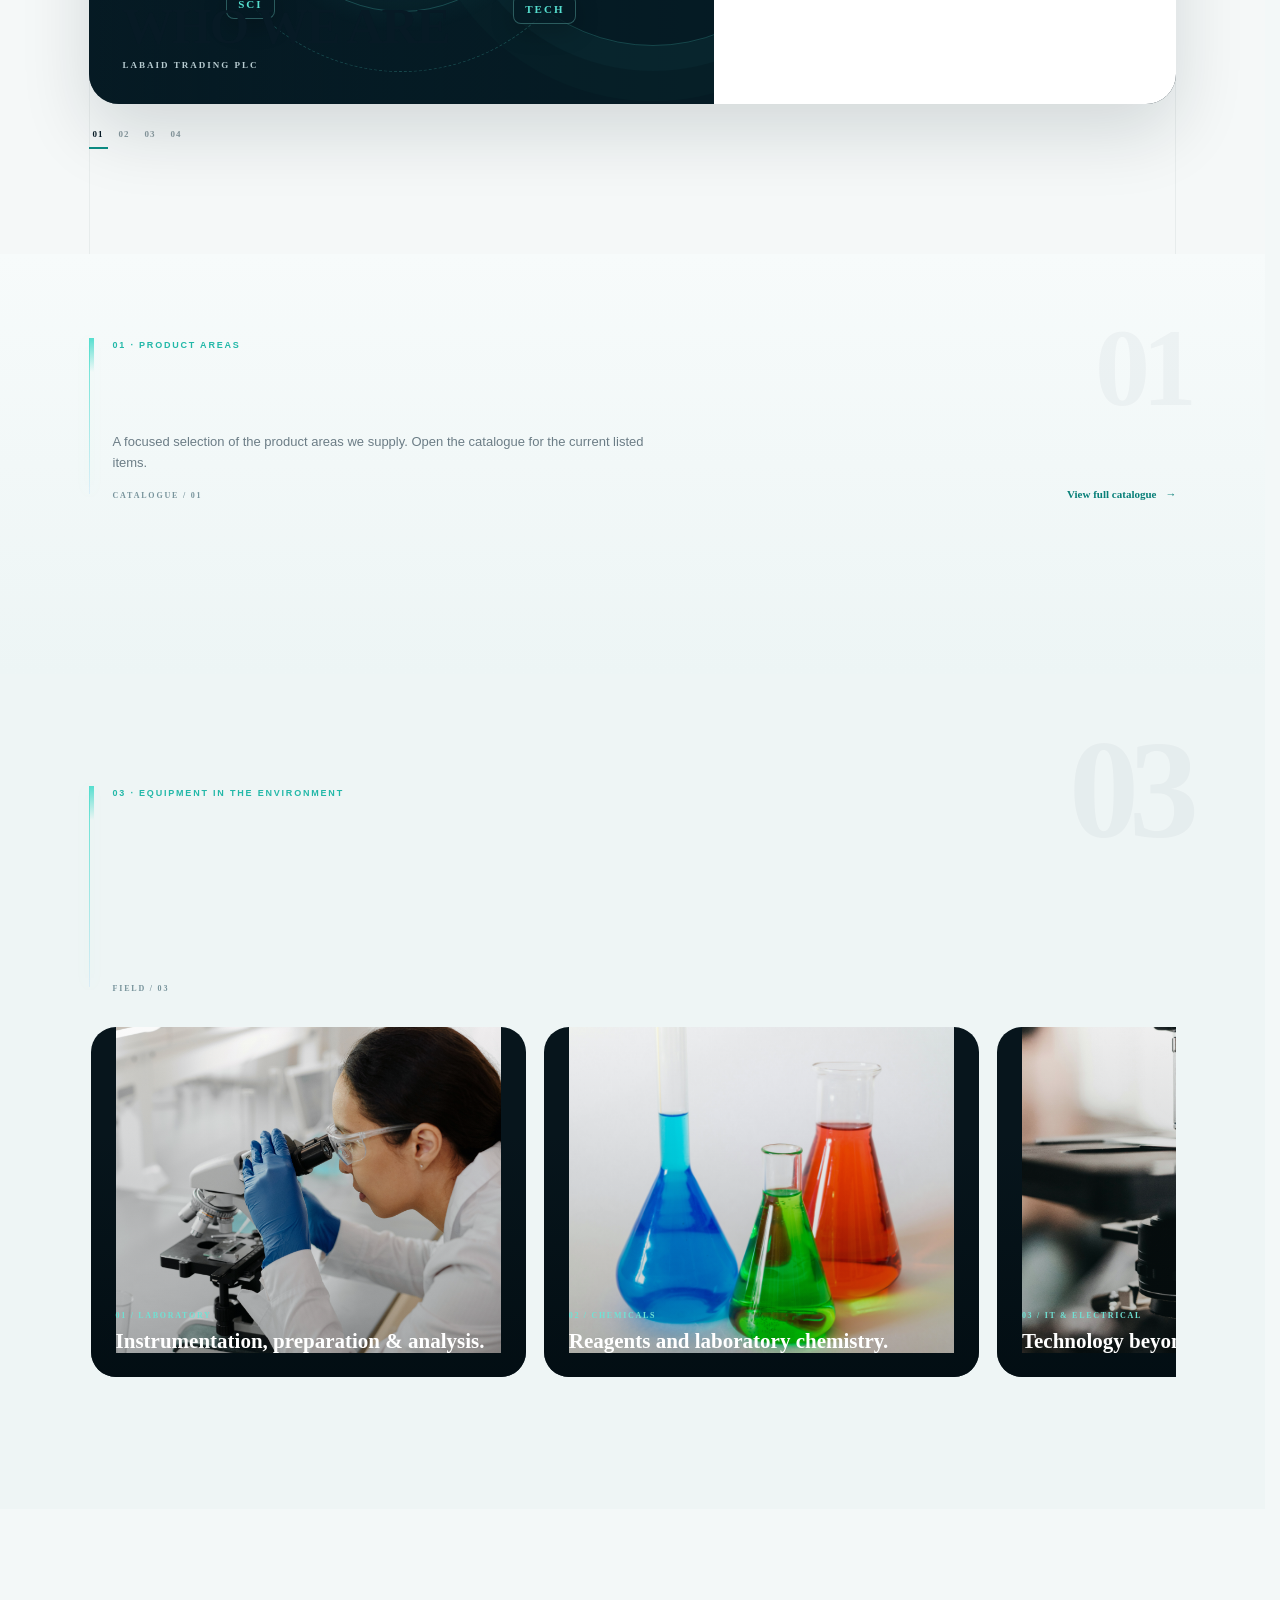
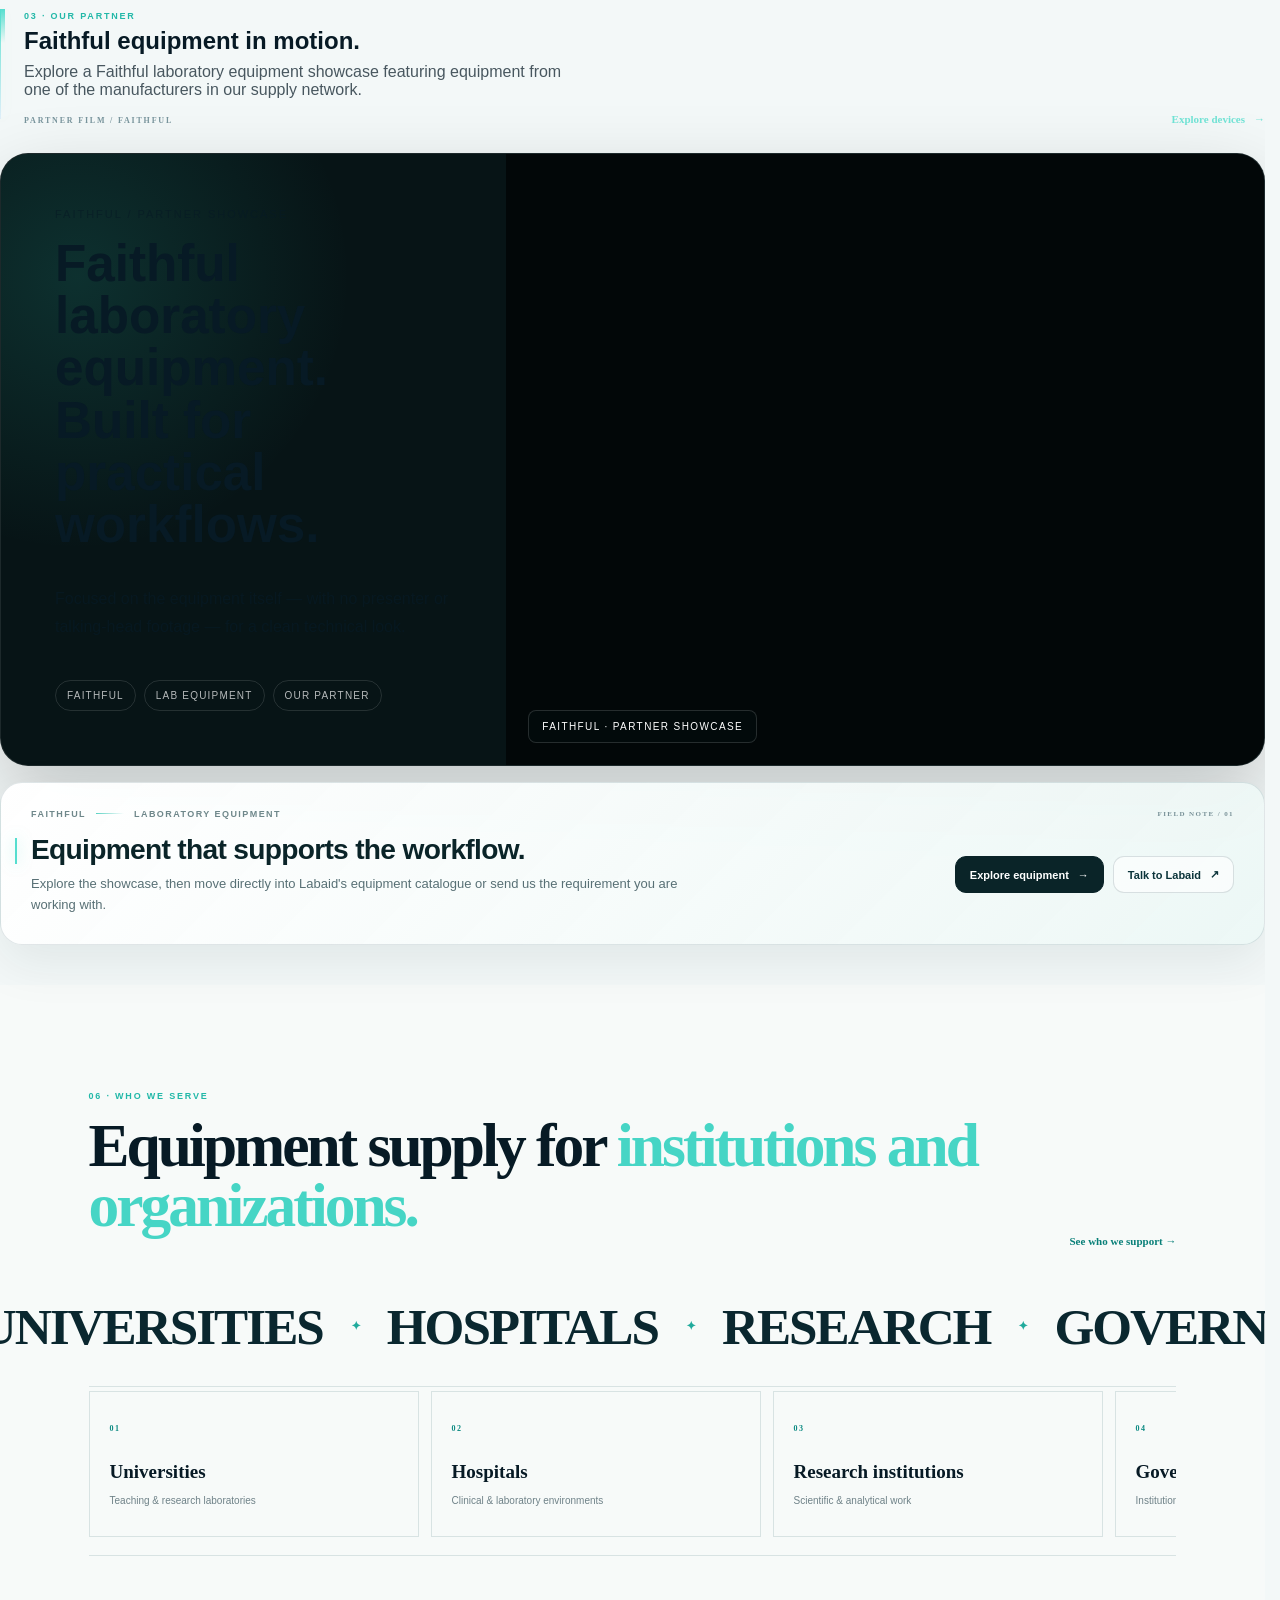
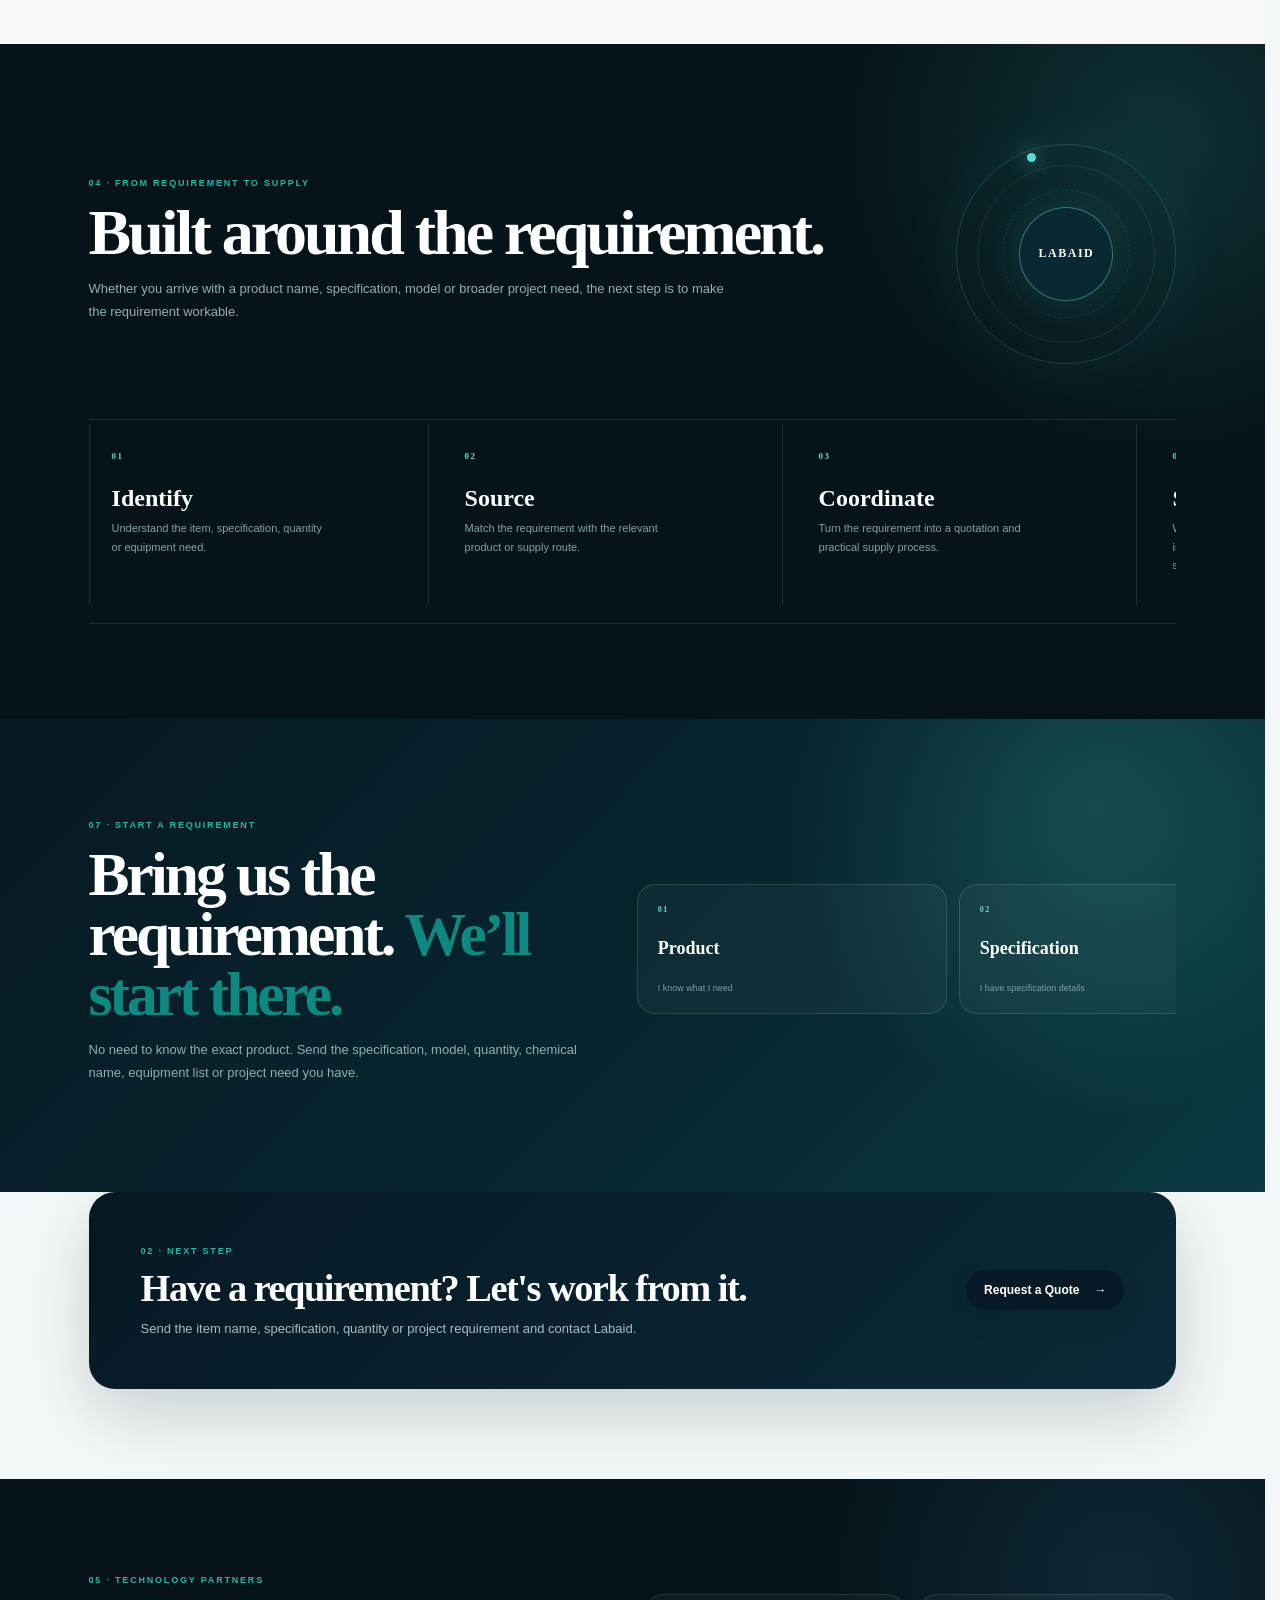
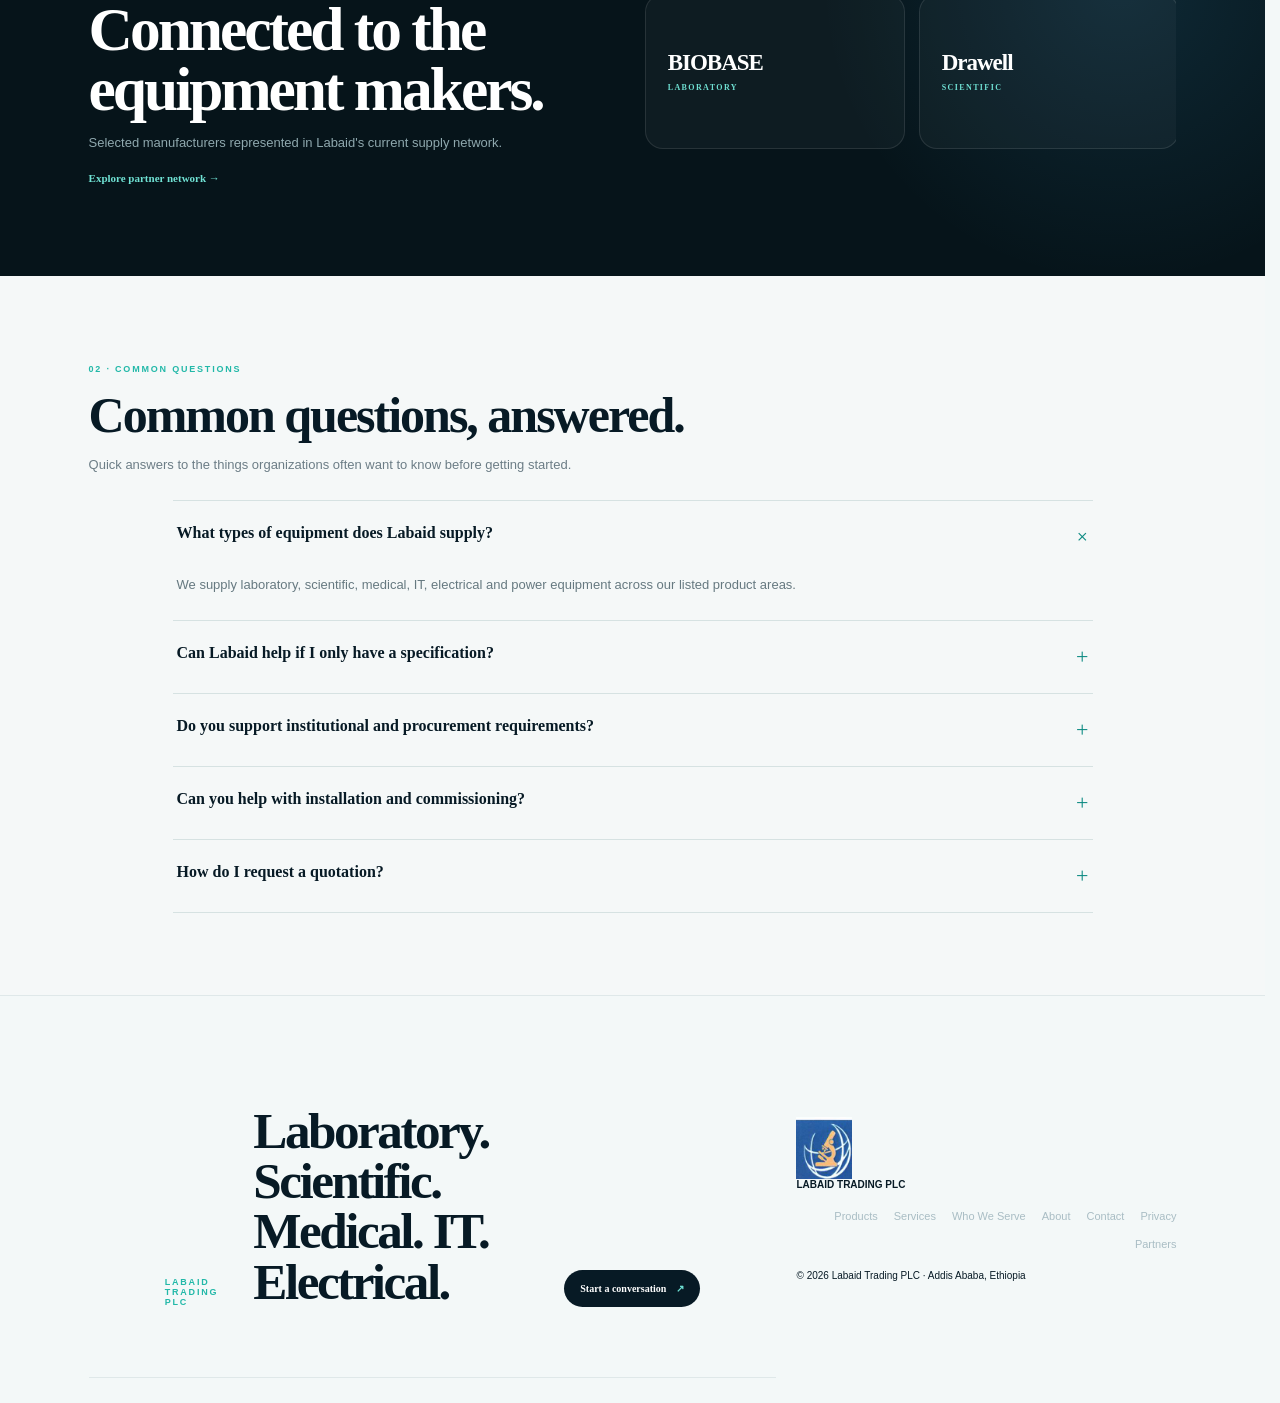
==== commit 1ebe119d: "Show full Labaid Trading PLC name on loading screen" ====
--- a/index.html
+++ b/index.html
@@ -1,5 +1,5 @@
 <!doctype html><html lang="en"><head><meta charset="UTF-8"><meta name="viewport" content="width=device-width,initial-scale=1"><meta name="description" content="Labaid Trading PLC supplies laboratory, scientific, medical, IT and electrical equipment in Ethiopia."><title>Labaid Trading PLC | Equipment & Technical Solutions</title><link rel="stylesheet" href="styles.css"></head><body><div class="entrance-experience" id="entranceExperience" aria-hidden="true">
-  <div class="entrance-mark"><span>LABAID</span></div>
+  <div class="entrance-mark"><span>LABAID TRADING PLC</span></div>
 </div><div class="site-progress" aria-hidden="true"><span></span></div><div class="cursor-spot" aria-hidden="true"></div>
 <div class="announcement">LABORATORY · SCIENTIFIC · MEDICAL · IT · ELECTRICAL <a href="contact.html">Start a requirement →</a></div>
 <header class="nav"><a class="brand" href="index.html"><img class="brand-logo" src="labaid-logo.svg" alt="Labaid Trading PLC logo"><span>LABAID <small>TRADING PLC</small></span></a><nav>
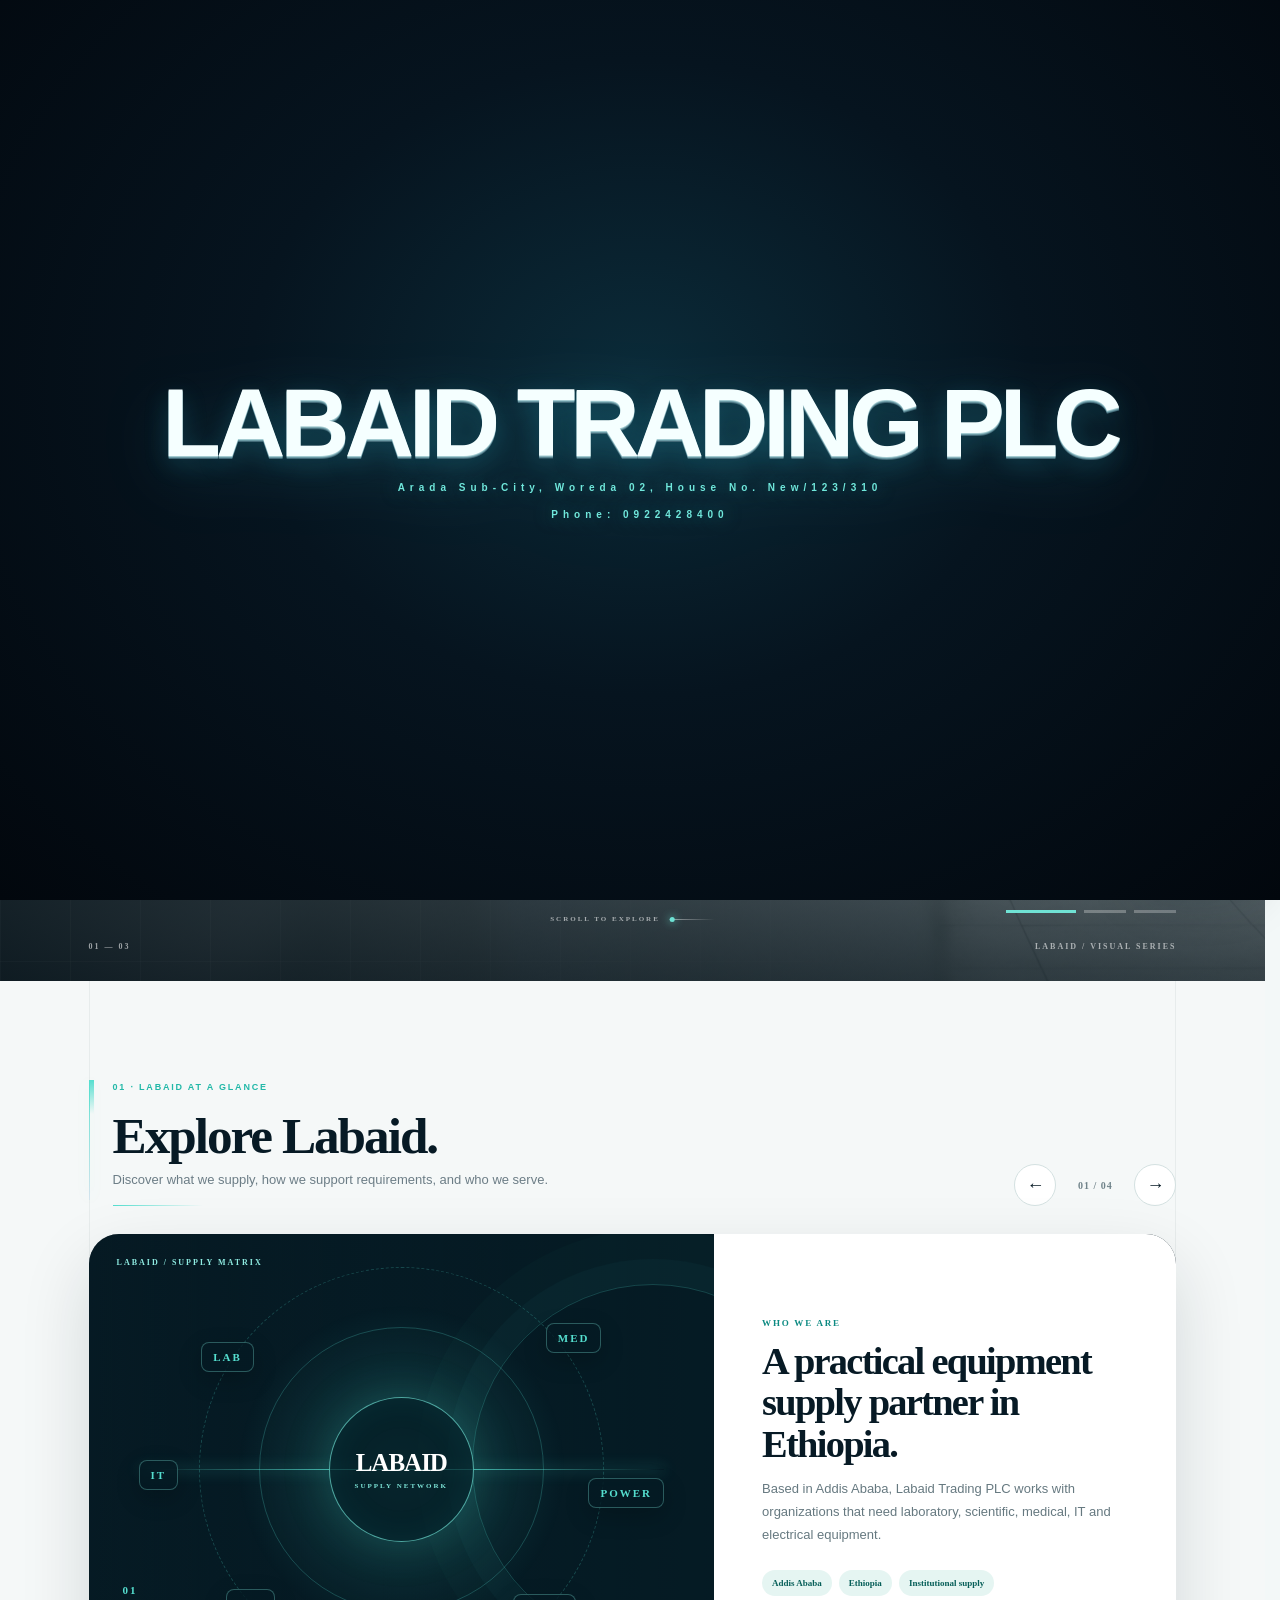
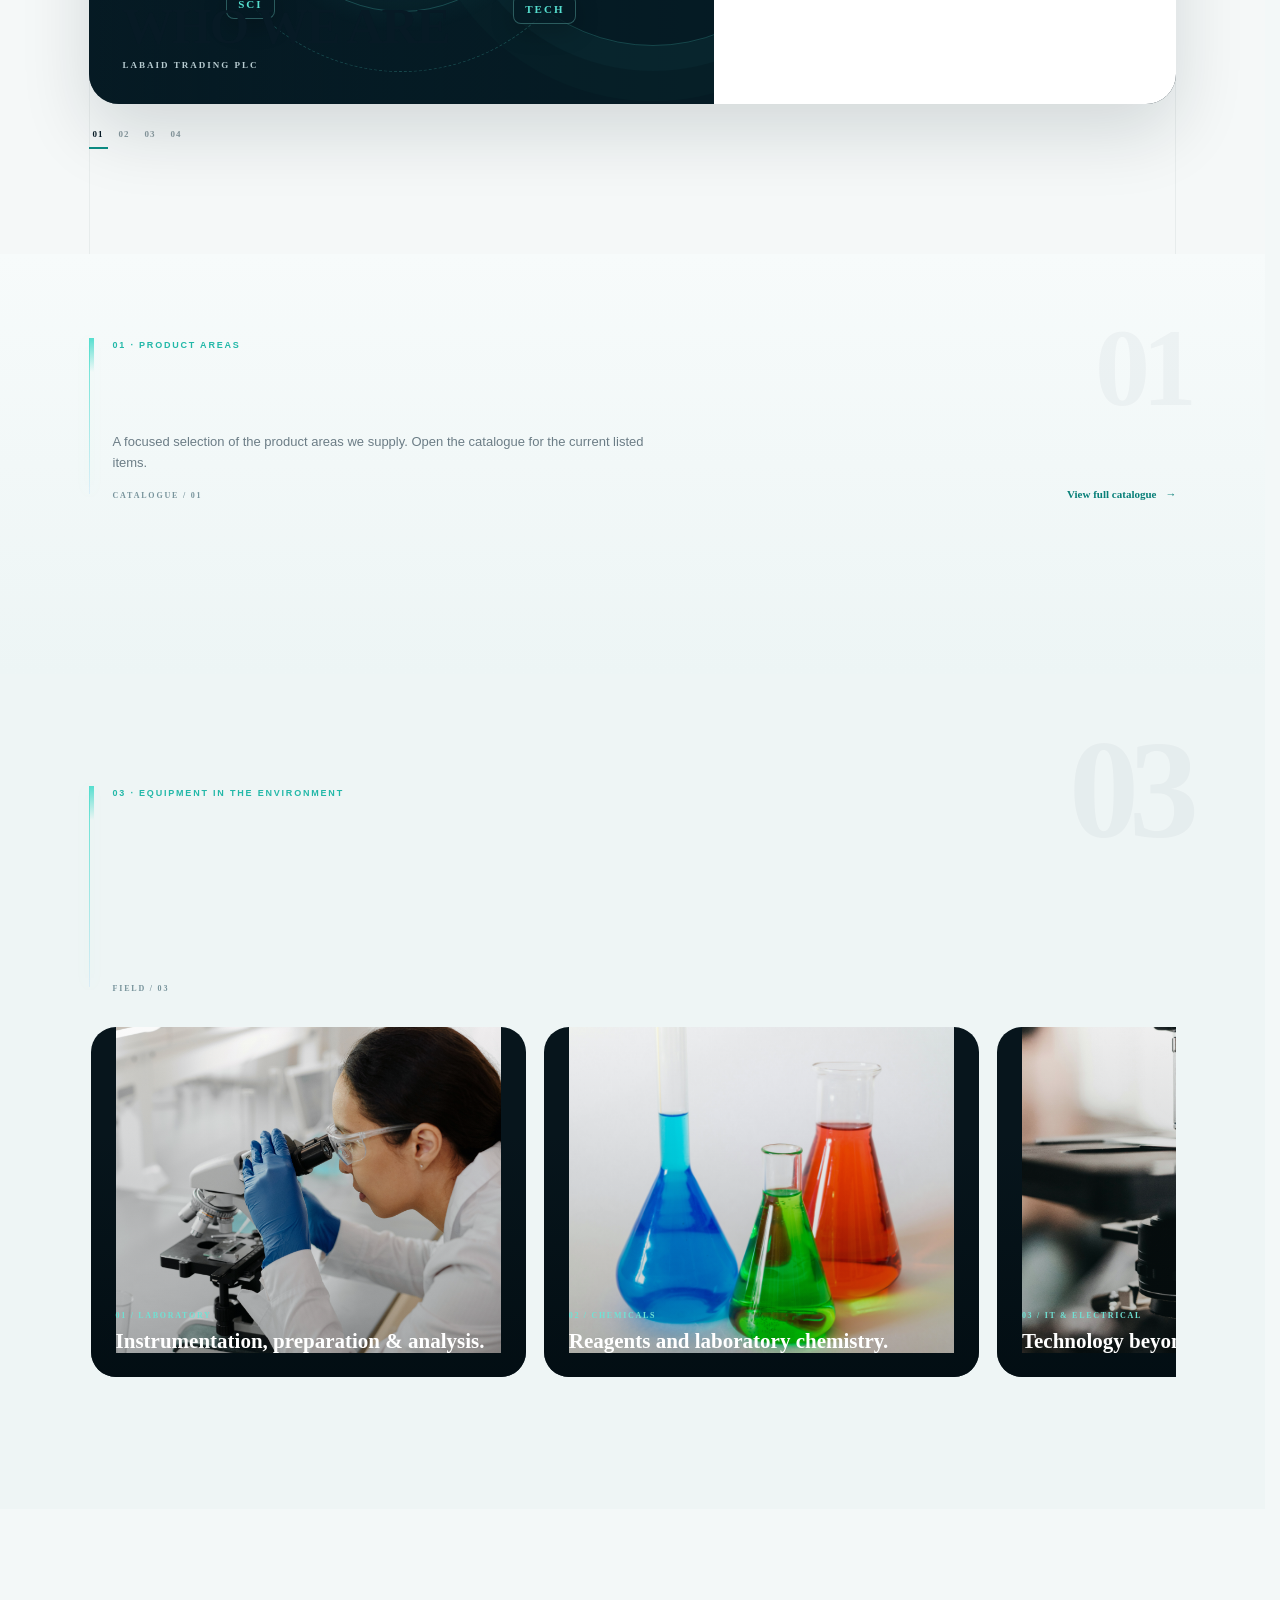
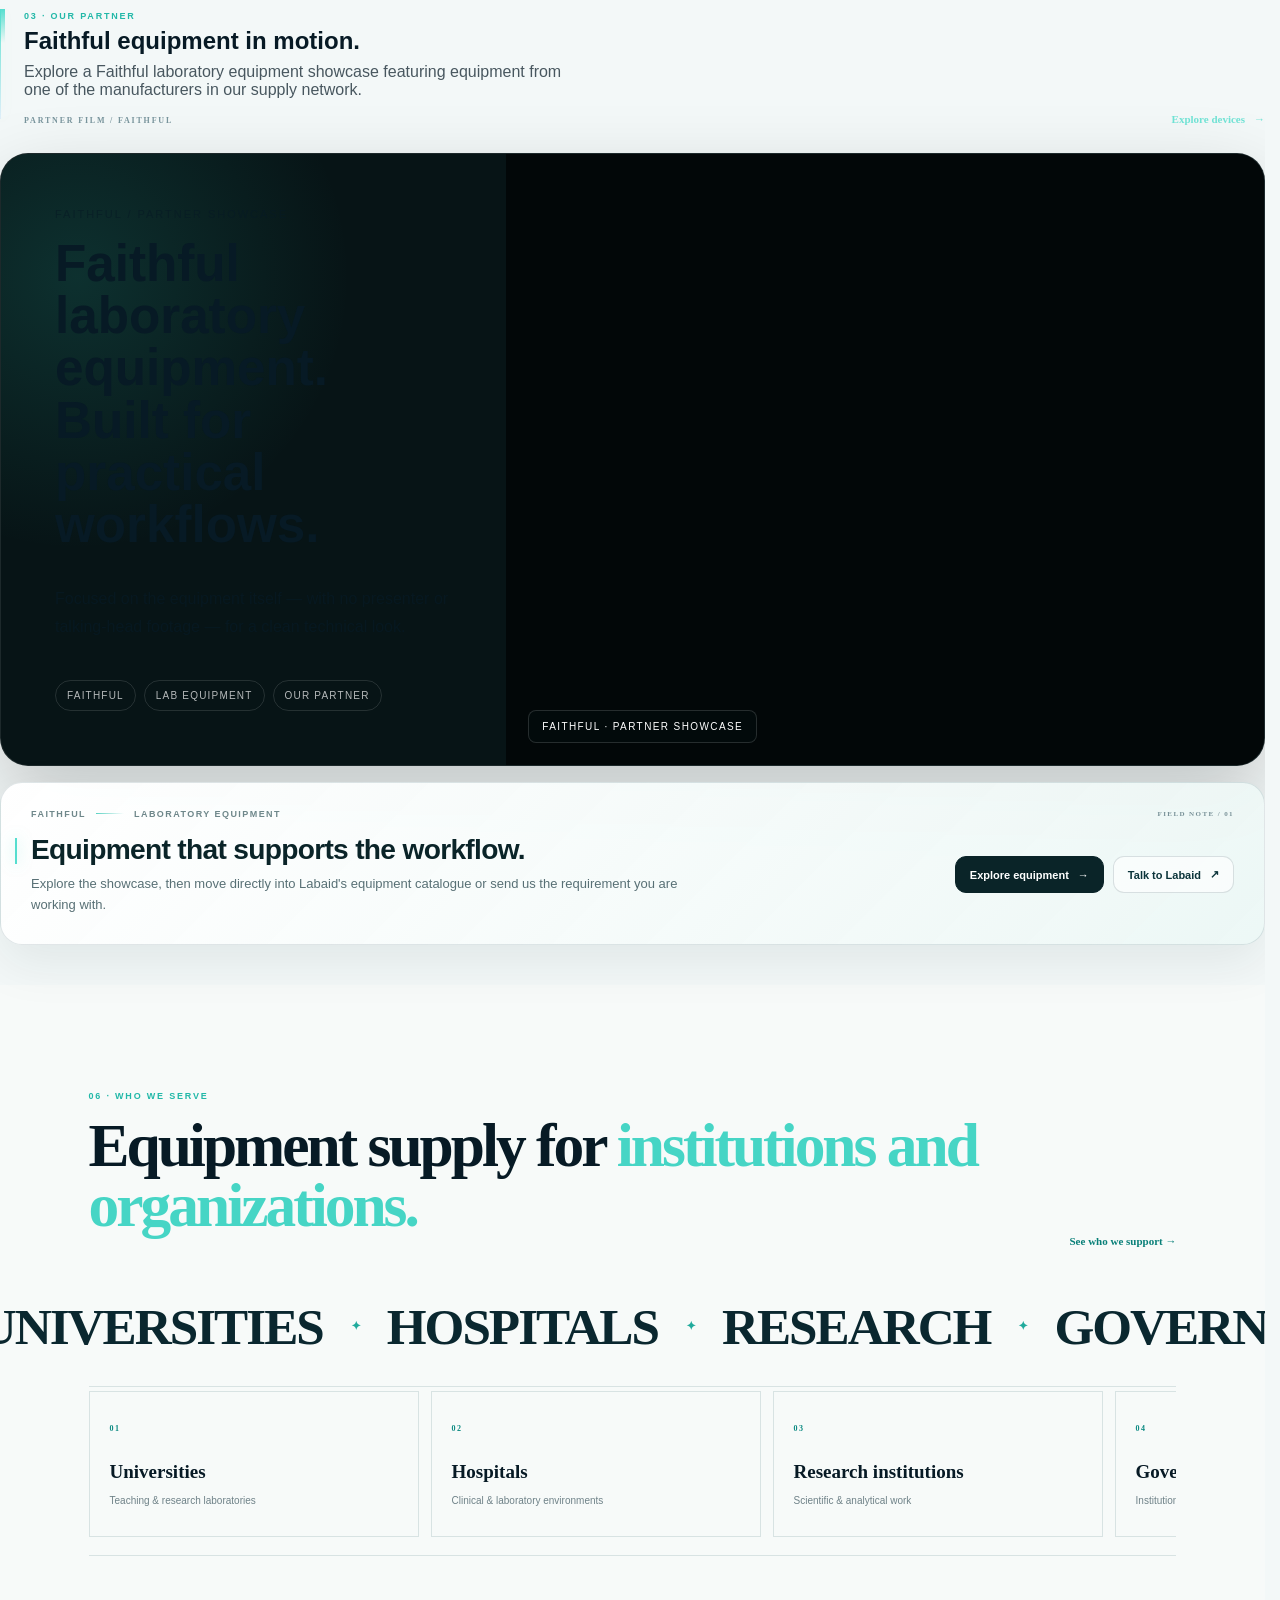
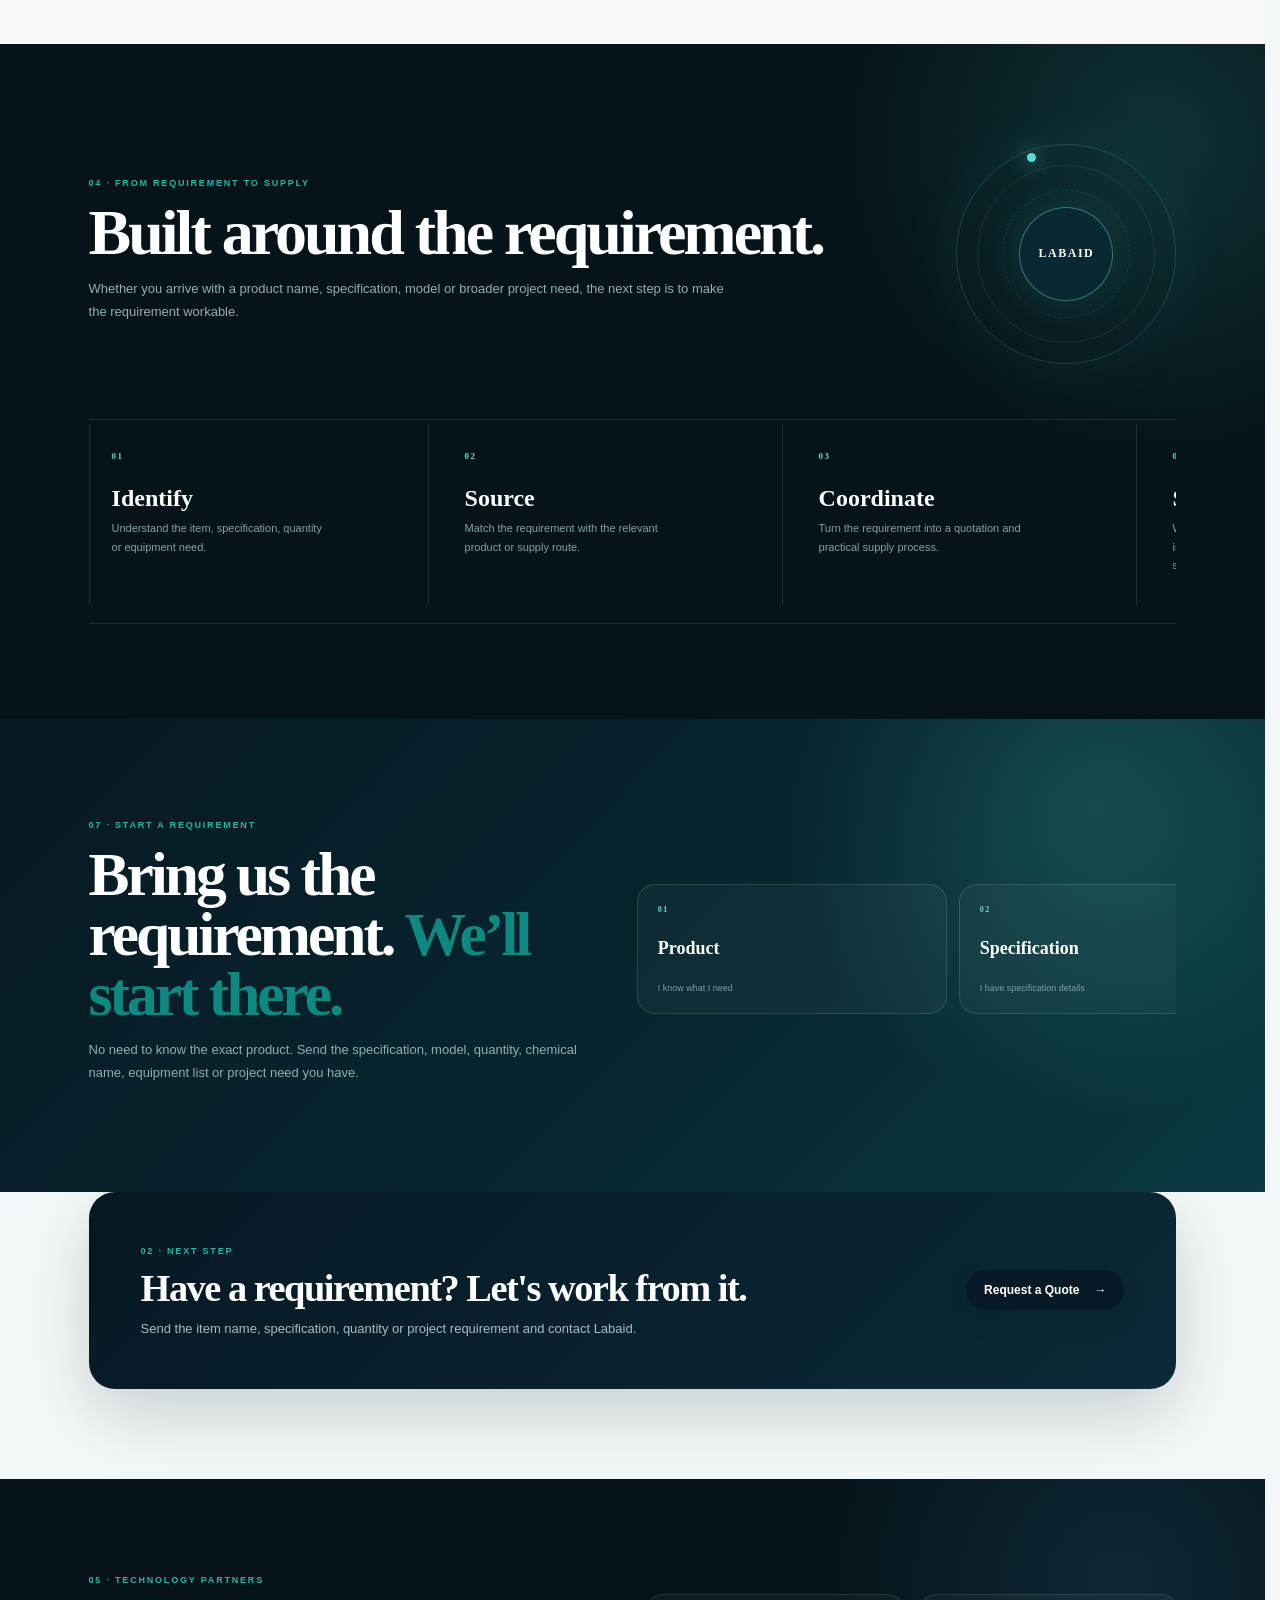
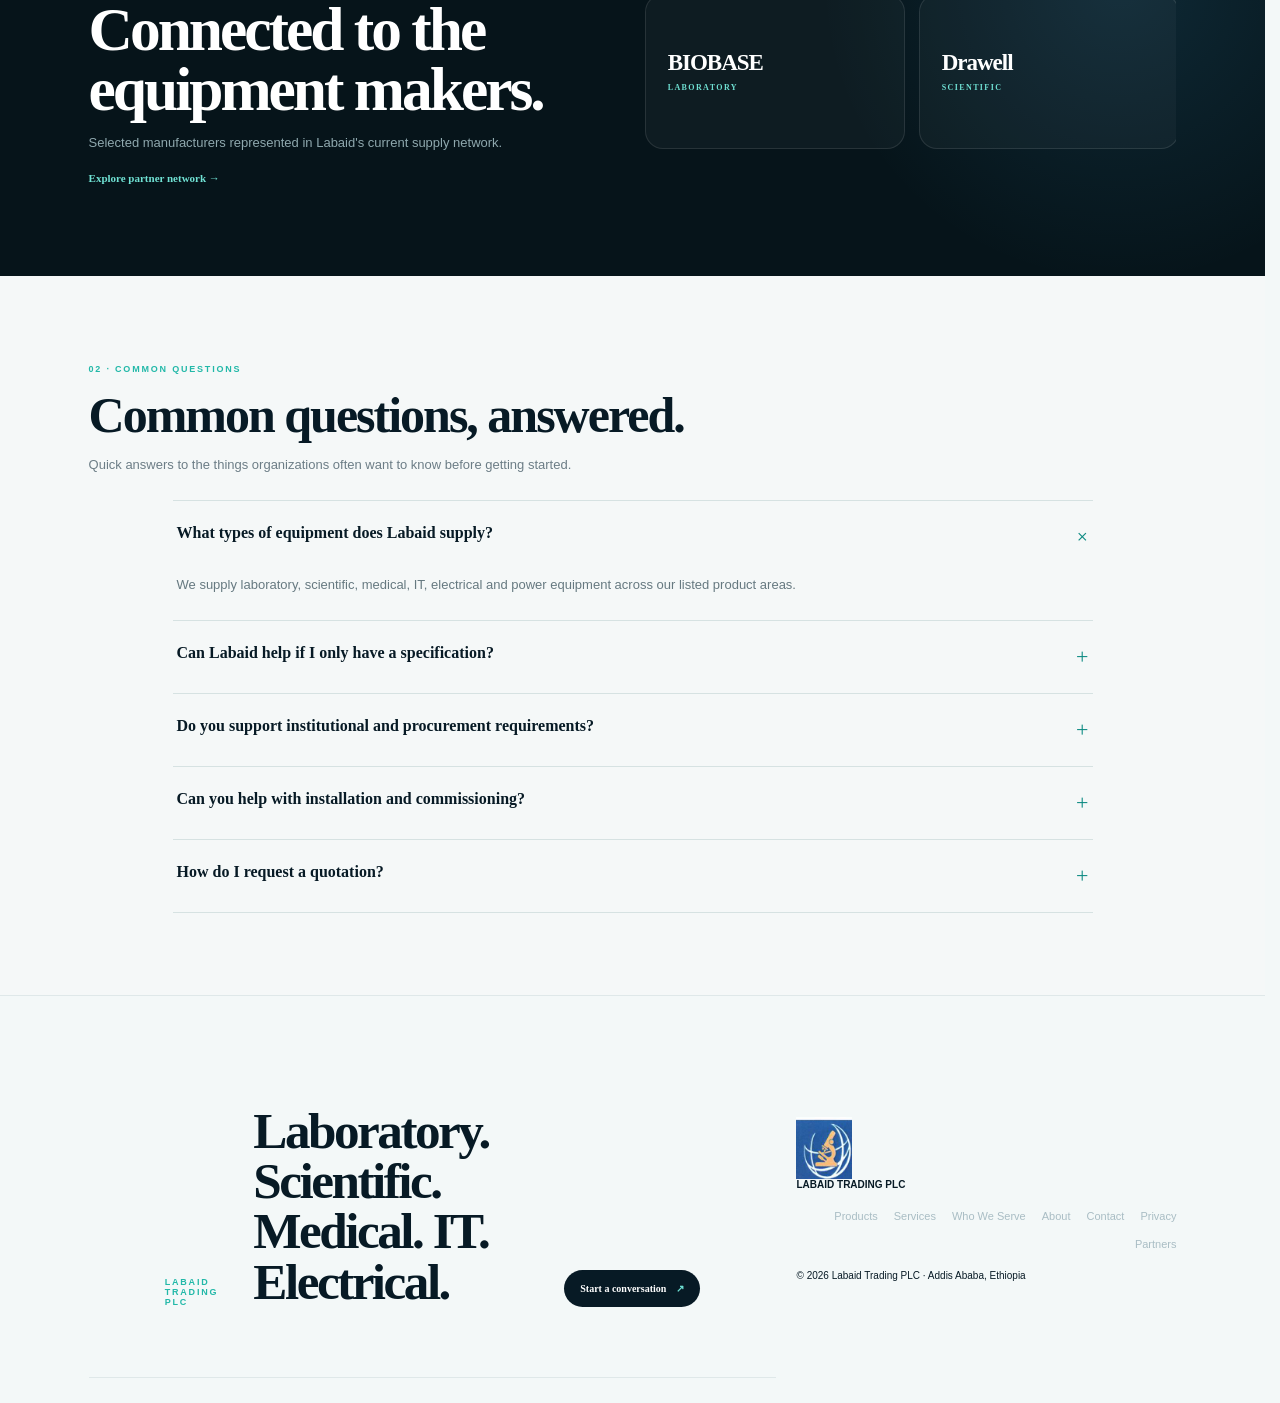
==== commit de0cbace: "Add small company address and phone to loading screen" ====
--- a/index.html
+++ b/index.html
@@ -1,5 +1,9 @@
 <!doctype html><html lang="en"><head><meta charset="UTF-8"><meta name="viewport" content="width=device-width,initial-scale=1"><meta name="description" content="Labaid Trading PLC supplies laboratory, scientific, medical, IT and electrical equipment in Ethiopia."><title>Labaid Trading PLC | Equipment & Technical Solutions</title><link rel="stylesheet" href="styles.css"></head><body><div class="entrance-experience" id="entranceExperience" aria-hidden="true">
-  <div class="entrance-mark"><span>LABAID TRADING PLC</span></div>
+  <div class="entrance-mark">
+  <span>LABAID TRADING PLC</span>
+  <small class="entrance-contact">Arada Sub-City, Woreda 02, House No. New/123/310</small>
+  <small class="entrance-contact">Phone: 0922428400</small>
+</div>
 </div><div class="site-progress" aria-hidden="true"><span></span></div><div class="cursor-spot" aria-hidden="true"></div>
 <div class="announcement">LABORATORY · SCIENTIFIC · MEDICAL · IT · ELECTRICAL <a href="contact.html">Start a requirement →</a></div>
 <header class="nav"><a class="brand" href="index.html"><img class="brand-logo" src="labaid-logo.svg" alt="Labaid Trading PLC logo"><span>LABAID <small>TRADING PLC</small></span></a><nav>
